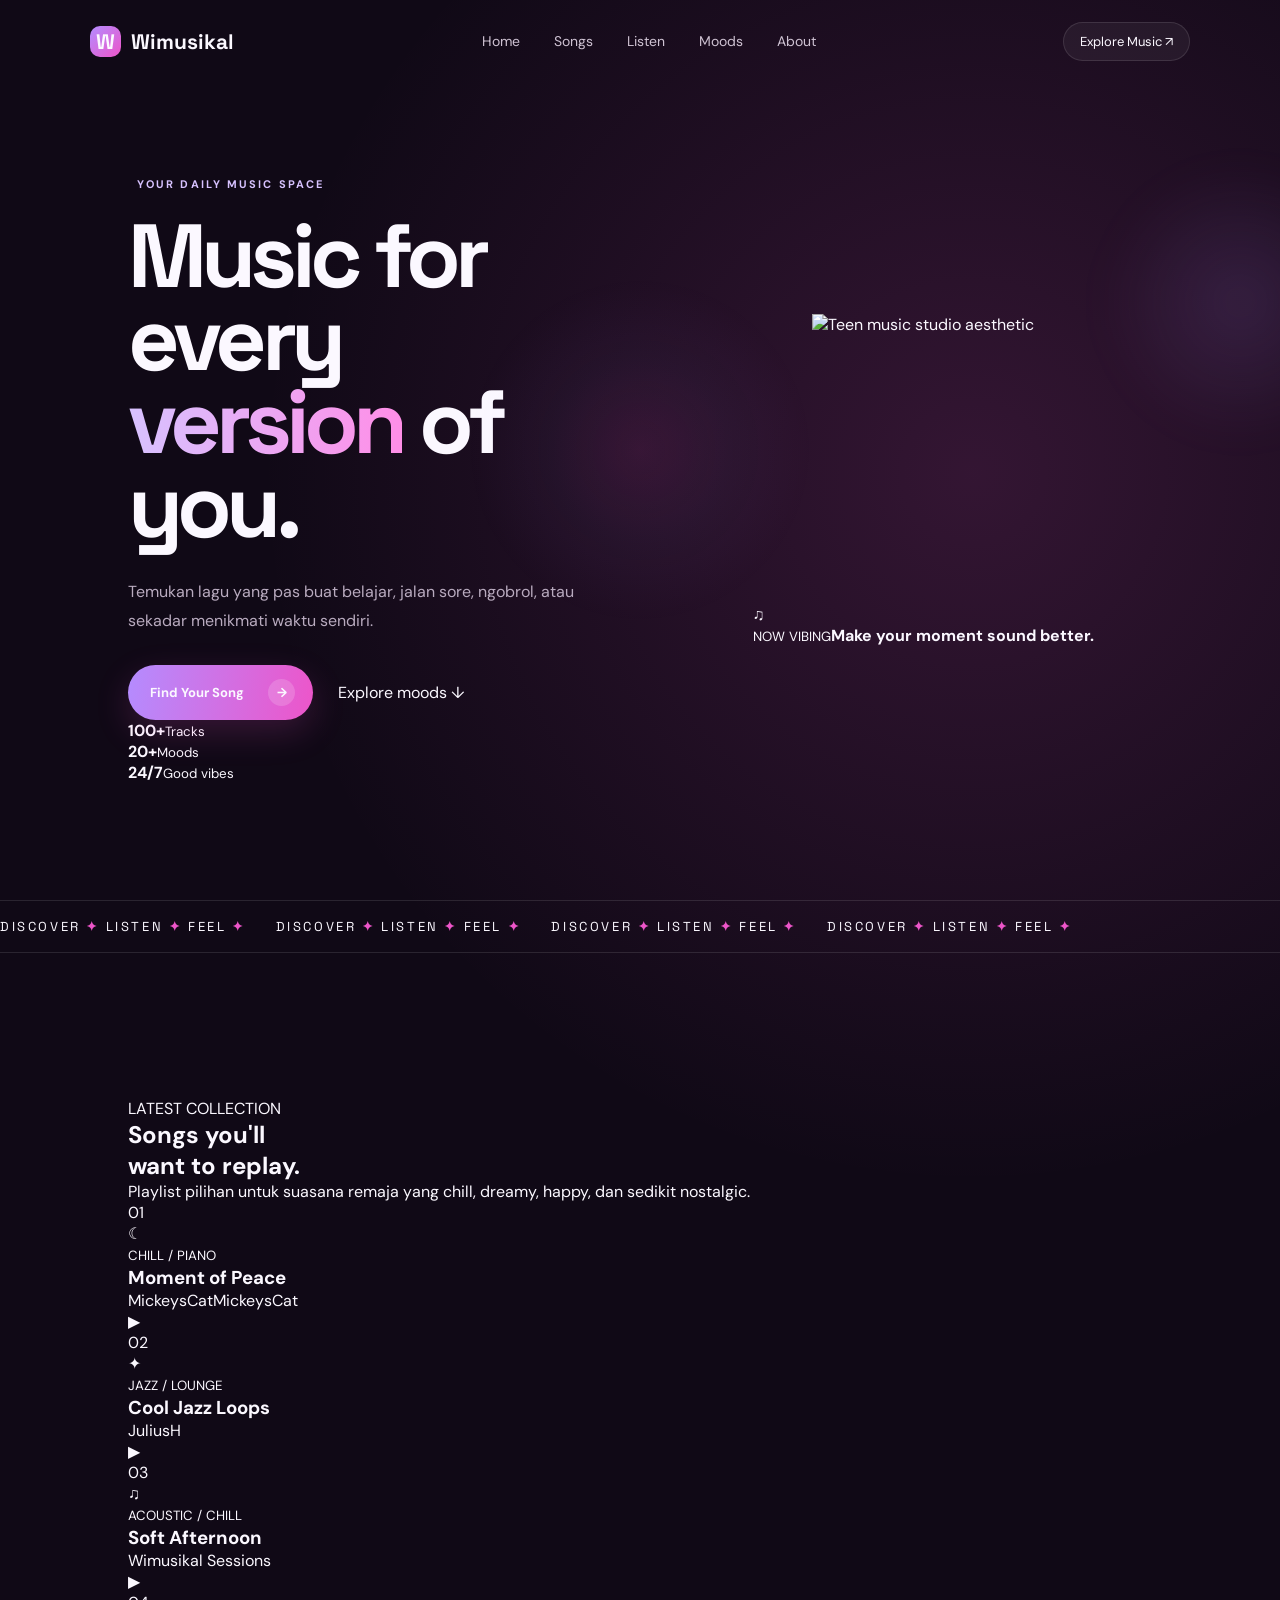
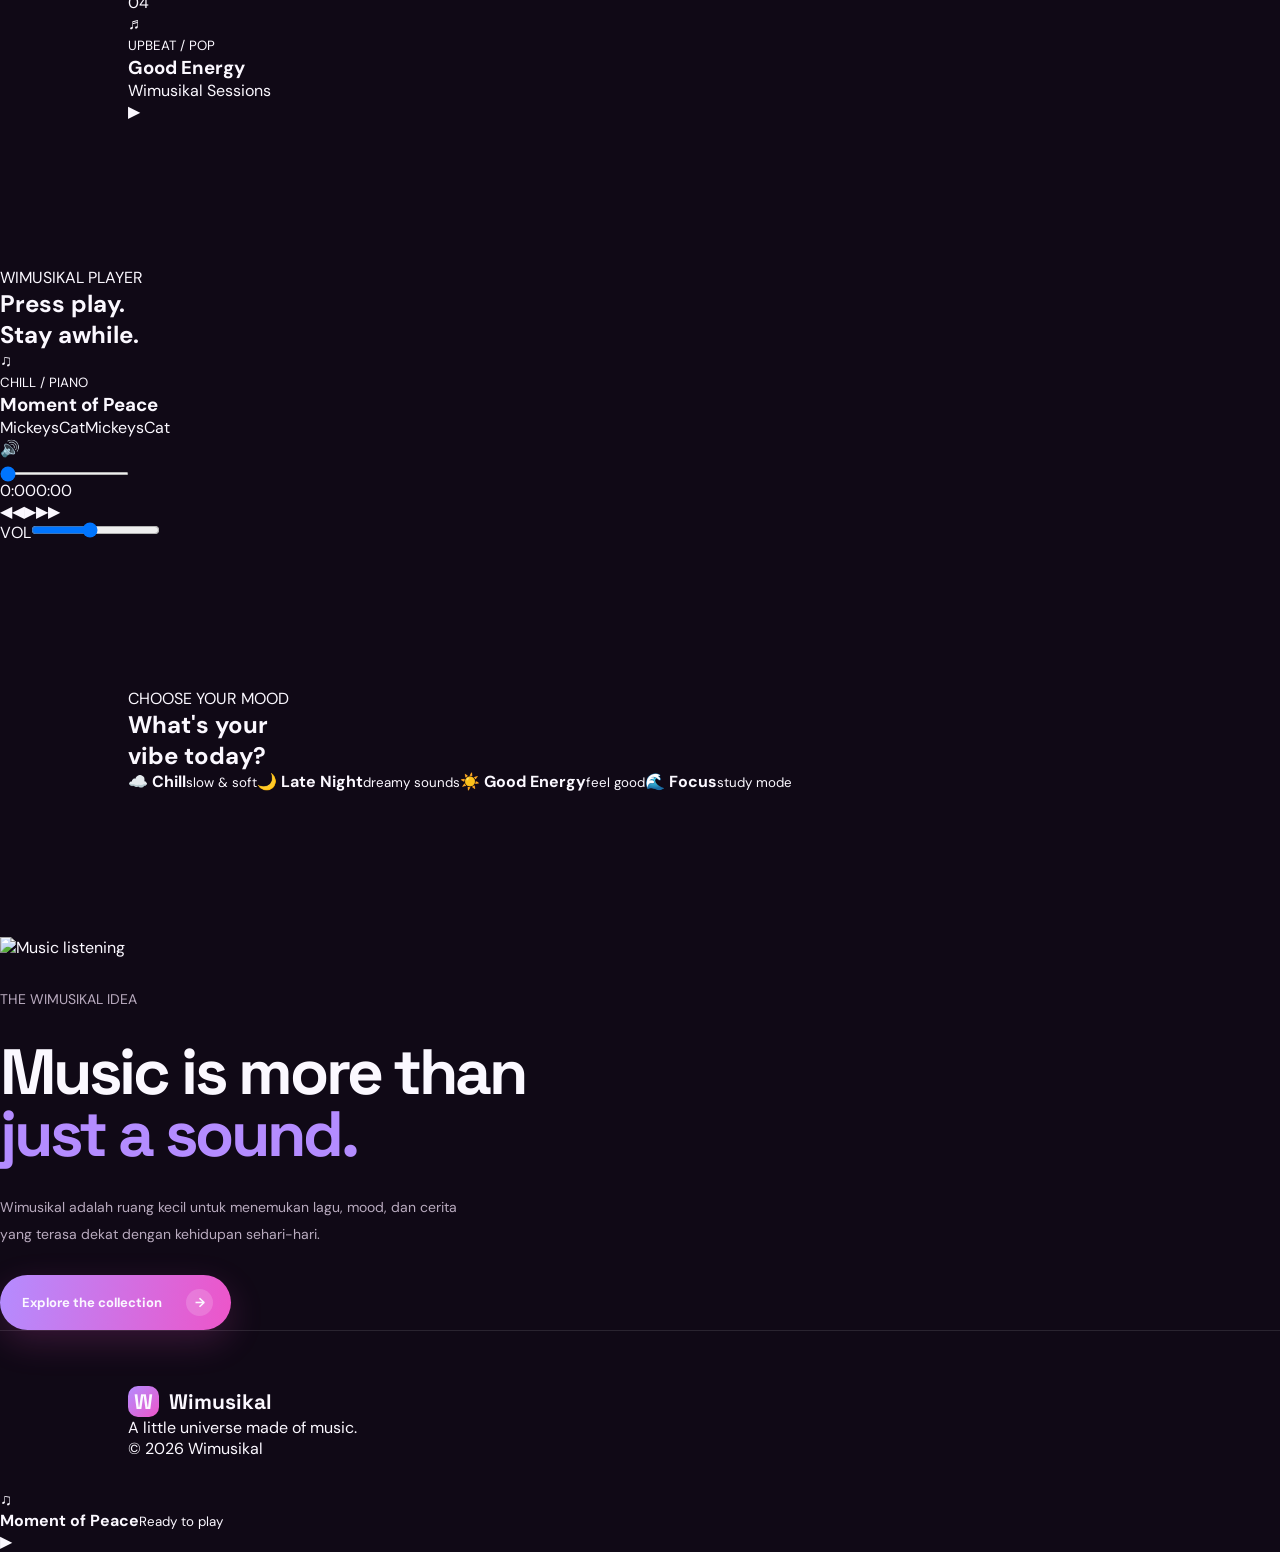
==== index.html @ 9c45df60 "Add files via upload" ====
<!doctype html>
<html lang="id">
<head>
<meta charset="utf-8"><meta name="viewport" content="width=device-width,initial-scale=1">
<meta name="description" content="Wimusikal — ruang musik modern untuk remaja. Temukan lagu, mood, dan playlist favoritmu.">
<title>Wimusikal — Music for Your Mood</title>
<link rel="preconnect" href="https://fonts.googleapis.com"><link rel="preconnect" href="https://fonts.gstatic.com" crossorigin>
<link href="https://fonts.googleapis.com/css2?family=DM+Sans:wght@400;500;600;700&family=Space+Grotesk:wght@500;600;700&display=swap" rel="stylesheet">
<link rel="stylesheet" href="style.css">
</head>
<body>
<div class="bg-orb orb-a"></div><div class="bg-orb orb-b"></div>
<header class="navbar">
<a class="brand" href="#home"><span class="brand-mark">W</span><span>Wimusikal</span></a>
<nav class="nav-links" aria-label="Main navigation">
<a href="#home">Home</a><a href="#songs">Songs</a><a href="#listen">Listen</a><a href="#moods">Moods</a><a href="#about">About</a>
</nav><a class="nav-cta" href="#songs">Explore Music ↗</a>
</header>
<main id="home">
<section class="hero">
<div class="hero-copy reveal"><p class="eyebrow"><i></i> YOUR DAILY MUSIC SPACE</p>
<h1>Music for every<br><em>version</em> of you.</h1>
<p class="hero-text">Temukan lagu yang pas buat belajar, jalan sore, ngobrol, atau sekadar menikmati waktu sendiri.</p>
<div class="hero-actions"><a class="primary-btn" href="#songs">Find Your Song <span>→</span></a><a class="ghost-btn" href="#moods">Explore moods ↓</a></div>
<div class="stats"><div><b>100+</b><small>Tracks</small></div><div><b>20+</b><small>Moods</small></div><div><b>24/7</b><small>Good vibes</small></div></div></div>
<div class="hero-visual reveal"><div class="hero-photo"><img src="https://images.unsplash.com/photo-1516280440614-37939bbacd81?auto=format&fit=crop&w=1100&q=85" alt="Teen music studio aesthetic"></div>
<div class="floating-card"><span>♫</span><div><small>NOW VIBING</small><b>Make your moment sound better.</b></div></div></div>
</section>

<section class="marquee" aria-label="Wimusikal slogan"><div class="marquee-track">
<div class="marquee-item">DISCOVER <b>✦</b> LISTEN <b>✦</b> FEEL <b>✦</b></div>
<div class="marquee-item">DISCOVER <b>✦</b> LISTEN <b>✦</b> FEEL <b>✦</b></div>
<div class="marquee-item">DISCOVER <b>✦</b> LISTEN <b>✦</b> FEEL <b>✦</b></div>
<div class="marquee-item">DISCOVER <b>✦</b> LISTEN <b>✦</b> FEEL <b>✦</b></div>
</div></section>

<section class="section" id="songs">
<div class="section-head reveal"><div><p class="kicker">LATEST COLLECTION</p><h2>Songs you'll<br><span>want to replay.</span></h2></div>
<p>Playlist pilihan untuk suasana remaja yang chill, dreamy, happy, dan sedikit nostalgic.</p></div>
<div class="song-grid">
<article class="song-card"><div class="cover cover-one"><span>01</span><div>☾</div></div><div class="song-meta"><div><small>CHILL / PIANO</small><h3>Moment of Peace</h3><p>MickeysCatMickeysCat</p></div><button class="song-play" data-track="0" aria-label="Play Moment of Peace">▶</button></div></article>
<article class="song-card"><div class="cover cover-two"><span>02</span><div>✦</div></div><div class="song-meta"><div><small>JAZZ / LOUNGE</small><h3>Cool Jazz Loops</h3><p>JuliusH</p></div><button class="song-play" data-track="1" aria-label="Play Cool Jazz Loops">▶</button></div></article>
<article class="song-card"><div class="cover cover-three"><span>03</span><div>♫</div></div><div class="song-meta"><div><small>ACOUSTIC / CHILL</small><h3>Soft Afternoon</h3><p>Wimusikal Sessions</p></div><button class="song-play" data-track="2" aria-label="Play Soft Afternoon">▶</button></div></article>
<article class="song-card"><div class="cover cover-four"><span>04</span><div>♬</div></div><div class="song-meta"><div><small>UPBEAT / POP</small><h3>Good Energy</h3><p>Wimusikal Sessions</p></div><button class="song-play" data-track="3" aria-label="Play Good Energy">▶</button></div></article>
</div></section>

<section class="listen-section" id="listen"><div class="section-head reveal"><div><p class="kicker">WIMUSIKAL PLAYER</p><h2>Press play.<br><span>Stay awhile.</span></h2></div></div>
<div class="player reveal"><div class="player-top"><div class="player-cover" id="playerCover">♫</div><div><small id="playerGenre">CHILL / PIANO</small><h3 id="playerTitle">Moment of Peace</h3><p id="playerArtist">MickeysCatMickeysCat</p></div><button id="muteBtn" aria-label="Mute">🔊</button></div>
<input class="progress" id="progress" type="range" min="0" max="100" value="0"><div class="times"><span id="current">0:00</span><span id="duration">0:00</span></div>
<div class="controls"><button id="prev" aria-label="Previous">◀◀</button><button class="big-play" id="mainPlay" aria-label="Play">▶</button><button id="next" aria-label="Next">▶▶</button></div>
<div class="volume"><span>VOL</span><input id="volume" type="range" min="0" max="1" step=".01" value=".45"></div></div></section>

<section class="section moods" id="moods"><div class="section-head reveal"><div><p class="kicker">CHOOSE YOUR MOOD</p><h2>What's your<br><span>vibe today?</span></h2></div></div>
<div class="mood-grid"><a href="#songs">☁️ <b>Chill</b><small>slow & soft</small></a><a href="#songs">🌙 <b>Late Night</b><small>dreamy sounds</small></a><a href="#songs">☀️ <b>Good Energy</b><small>feel good</small></a><a href="#songs">🌊 <b>Focus</b><small>study mode</small></a></div></section>

<section class="about" id="about"><div class="about-photo reveal"><img src="https://images.unsplash.com/photo-1516280440614-37939bbacd81?auto=format&fit=crop&w=1000&q=85" alt="Music listening"></div>
<div class="about-copy reveal"><p class="kicker">THE WIMUSIKAL IDEA</p><h2>Music is more than<br><span>just a sound.</span></h2><p>Wimusikal adalah ruang kecil untuk menemukan lagu, mood, dan cerita yang terasa dekat dengan kehidupan sehari-hari.</p><a class="primary-btn" href="#songs">Explore the collection <span>→</span></a></div></section>
</main>
<footer><div><a class="brand" href="#home"><span class="brand-mark">W</span><span>Wimusikal</span></a><p>A little universe made of music.</p></div><span>© 2026 Wimusikal</span></footer>
<div class="mini-player" id="miniPlayer"><span id="miniIcon">♫</span><div><b id="miniTitle">Moment of Peace</b><small id="miniStatus">Ready to play</small></div><button id="miniPlay" aria-label="Play">▶</button></div>
<script src="script.js"></script>
</body></html>
---- style.css ----
:root{--bg:#100916;--purple:#b48cff;--magenta:#ed55c9;--pink:#ff8ee7;--text:#fbf8ff;--muted:#b9abbf;--line:rgba(255,255,255,.11)}
*{box-sizing:border-box;margin:0;padding:0}html{scroll-behavior:smooth}body{background:radial-gradient(circle at 76% 15%,rgba(237,85,201,.16),transparent 25%),var(--bg);color:var(--text);font-family:"DM Sans",sans-serif;overflow-x:hidden}body:after{content:"";position:fixed;width:340px;height:340px;left:var(--mx,50%);top:var(--my,50%);transform:translate(-50%,-50%);border-radius:50%;pointer-events:none;background:radial-gradient(circle,rgba(237,85,201,.09),transparent 68%);z-index:1;transition:left .12s,top .12s}a{color:inherit;text-decoration:none}button{font:inherit;color:inherit;border:0;background:none;cursor:pointer}
.navbar{position:fixed;top:0;width:100%;height:82px;padding:0 7vw;display:flex;align-items:center;justify-content:space-between;z-index:20;transition:.3s}.navbar.scrolled{background:rgba(16,9,22,.8);backdrop-filter:blur(18px);border-bottom:1px solid var(--line)}.brand{display:flex;align-items:center;gap:10px;font-family:"Space Grotesk";font-size:21px;font-weight:700}.brand-mark{display:grid;place-items:center;width:31px;height:31px;border-radius:10px;background:linear-gradient(135deg,var(--purple),var(--magenta))}.nav-links{display:flex;gap:34px}.nav-links a{color:#cfc3d3;font-size:14px;transition:.25s}.nav-links a:hover{color:#fff}.nav-cta{border:1px solid var(--line);border-radius:999px;padding:10px 16px;font-size:13px;background:rgba(255,255,255,.05)}
.hero{min-height:900px;padding:150px 10vw 90px;display:grid;grid-template-columns:1.05fr .95fr;align-items:center;gap:60px}.eyebrow,.section-kicker{color:#d7c2ff;font-size:11px;letter-spacing:.19em;font-weight:700}.eyebrow{display:flex;gap:9px;margin-bottom:24px}.eyebrow span{width:6px;height:6px;background:var(--magenta);border-radius:50%}.hero h1{font-family:"Space Grotesk";font-size:clamp(58px,7vw,105px);line-height:.93;letter-spacing:-.065em}.hero h1 em{font-style:normal;background:linear-gradient(90deg,#d7c2ff,var(--pink));-webkit-background-clip:text;color:transparent}.hero-text{max-width:590px;color:var(--muted);font-size:16px;line-height:1.8;margin:30px 0}.hero-actions{display:flex;align-items:center;gap:25px}.primary-btn{position:relative;display:inline-flex;align-items:center;gap:24px;padding:14px 18px 14px 22px;border-radius:999px;background:linear-gradient(100deg,var(--purple),var(--magenta));font-size:13px;font-weight:700;box-shadow:0 12px 35px rgba(237,85,201,.18);transition:.25s;will-change:transform}.primary-btn span{width:27px;height:27px;border-radius:50%;background:rgba(255,255,255,.17);display:grid;place-items:center}.text-btn{font-size:13px;color:#d9cedd}.mini-stats{display:flex;gap:35px;margin-top:65px}.mini-stats div{display:flex;flex-direction:column;gap:4px}.mini-stats strong{font-family:"Space Grotesk";font-size:21px}.mini-stats span{color:var(--muted);font-size:11px}
.hero-visual{display:grid;place-items:center;position:relative;min-height:600px}.music-card{width:min(385px,90%);padding:18px;border:1px solid rgba(255,255,255,.14);border-radius:29px;background:linear-gradient(145deg,rgba(255,255,255,.1),rgba(255,255,255,.035));box-shadow:0 35px 80px rgba(0,0,0,.35);backdrop-filter:blur(20px);position:relative;z-index:2;transform:rotate(3deg);transition:transform .16s ease,box-shadow .3s;will-change:transform}.card-top{display:flex;justify-content:space-between;color:#a99cae;font-size:9px;letter-spacing:.16em;padding:4px 5px 15px}.album-art{height:345px;border-radius:21px;overflow:hidden;position:relative}.stock-hero{background:linear-gradient(135deg,rgba(237,85,201,.4),rgba(40,20,70,.5)),url("https://images.unsplash.com/photo-1511379938547-c1f69419868d?auto=format&fit=crop&w=1200&q=85") center/cover no-repeat}.vinyl{position:absolute;width:260px;height:260px;border-radius:50%;right:-65px;bottom:-30px;background:repeating-radial-gradient(circle,#25182f 0 3px,#17101f 4px 8px);box-shadow:-15px -10px 45px rgba(0,0,0,.3)}.music-card:hover .vinyl{animation:spin 7s linear infinite}.album-label{position:absolute;left:31px;bottom:28px;font-family:"Space Grotesk";font-weight:700;font-size:35px;line-height:.8}.album-label small{font-size:8px;letter-spacing:.25em}.track-info{display:flex;justify-content:space-between;align-items:center;padding:20px 4px 12px}.track-info h3{font-family:"Space Grotesk";font-size:20px}.track-info p,.muted{color:var(--muted);font-size:11px;margin-top:5px}.heart{color:var(--pink);font-size:26px}.progress{height:3px;background:rgba(255,255,255,.12)}.progress span{display:block;width:63%;height:100%;background:linear-gradient(90deg,var(--purple),var(--magenta))}.time-row{display:flex;justify-content:space-between;color:#8f8294;font-size:8px;margin:8px 0 15px}.player-controls{display:flex;align-items:center;justify-content:space-around;color:#a99fae;font-size:12px}.play-btn{width:46px;height:46px;border-radius:50%;display:grid;place-items:center;background:#fff;color:#201326}
.orbit{position:absolute;border:1px solid rgba(213,184,255,.12);border-radius:50%;width:520px;height:520px}.orbit-a{transform:rotate(25deg) scaleY(.5)}.orbit-b{width:600px;height:600px;transform:rotate(-25deg) scaleY(.48)}
.marquee{border-top:1px solid var(--line);border-bottom:1px solid var(--line);overflow:hidden;padding:17px 0}.marquee-track{display:flex;gap:30px;width:max-content;animation:marquee 22s linear infinite;font-family:"Space Grotesk";font-size:13px;letter-spacing:.2em}.marquee b{color:var(--magenta)}
.section{padding:145px 10vw}.section-heading{display:flex;justify-content:space-between;align-items:end;gap:60px;margin-bottom:55px}.section-heading h2,.about-copy h2,.cta-section h2{font-family:"Space Grotesk";font-size:clamp(42px,5vw,67px);line-height:.98;letter-spacing:-.05em;margin-top:13px}.section-heading h2 span,.about-copy h2 span,.cta-section h2 span{color:var(--purple)}.section-description{max-width:350px;color:var(--muted);font-size:13px;line-height:1.8}.playlist-grid{display:grid;grid-template-columns:repeat(3,1fr);gap:20px}.playlist-card{padding:12px;border:1px solid var(--line);border-radius:23px;background:rgba(255,255,255,.035);transition:.38s;position:relative;overflow:hidden}.playlist-card:hover{transform:translateY(-10px) scale(1.012);box-shadow:0 28px 65px rgba(0,0,0,.28)}.art{height:290px;border-radius:16px;position:relative;overflow:hidden;background-size:cover;background-position:center;transition:.65s}.playlist-card:hover .art{transform:scale(1.045);filter:brightness(1.06) saturate(1.12)}.stock-morning{background-image:linear-gradient(135deg,rgba(237,85,201,.3),rgba(35,18,60,.35)),url("https://images.unsplash.com/photo-1524368535928-5b5e00ddc76b?auto=format&fit=crop&w=1200&q=85")}.stock-night{background-image:linear-gradient(135deg,rgba(90,40,120,.35),rgba(10,7,25,.48)),url("https://images.unsplash.com/photo-1516280440614-37939bbacd81?auto=format&fit=crop&w=1200&q=85")}.stock-energy{background-image:linear-gradient(135deg,rgba(237,85,201,.28),rgba(35,15,70,.42)),url("https://images.unsplash.com/photo-1492684223066-81342ee5ff30?auto=format&fit=crop&w=1200&q=85")}.art>span{position:absolute;top:15px;left:16px;font-size:10px}.playlist-meta{display:flex;justify-content:space-between;align-items:center;padding:20px 7px 7px}.playlist-meta p{font-size:9px;color:#d7c2ff;letter-spacing:.14em}.playlist-meta h3{font-family:"Space Grotesk";font-size:21px;margin-top:4px}.playlist-meta button{width:37px;height:37px;border-radius:50%;background:#fff;color:#201226}.playlist-card:after{content:"";position:absolute;top:-130%;left:-75%;width:42%;height:360%;transform:rotate(24deg);background:linear-gradient(90deg,transparent,rgba(255,255,255,.13),transparent);transition:left .8s}.playlist-card:hover:after{left:130%}
.genre-list{border-top:1px solid var(--line)}.genre-pill{display:grid;grid-template-columns:70px 1fr auto;align-items:center;padding:24px 8px;border-bottom:1px solid var(--line);font-family:"Space Grotesk";font-size:clamp(22px,3vw,36px);transition:.3s}.genre-pill:hover{padding-left:20px;color:var(--pink)}.genre-pill i{font-style:normal;color:var(--purple);transition:.3s}.genre-pill:hover i{transform:translate(5px,-5px)}
.about-section{padding:130px 13vw;display:grid;grid-template-columns:1fr 1fr;align-items:center;gap:100px}.about-art{height:450px;display:grid;place-items:center;position:relative}.sound-ring{width:310px;height:310px;border-radius:50%;background:repeating-radial-gradient(circle,transparent 0 9px,rgba(213,185,255,.08) 10px 12px);animation:pulse 4s ease-in-out infinite}.about-letter{position:absolute;font-family:"Space Grotesk";font-size:150px;font-weight:700;background:linear-gradient(135deg,#fff,var(--purple),var(--magenta));-webkit-background-clip:text;color:transparent}.floating-note{position:absolute;color:var(--pink);font-size:28px;animation:float 3.5s ease-in-out infinite}.note-one{top:70px;right:90px}.note-two{bottom:75px;left:90px;animation-delay:1s}.about-copy>p:not(.section-kicker){color:var(--muted);line-height:1.9;font-size:14px;max-width:480px;margin:28px 0}
.cta-section{margin:100px 10vw 140px;padding:100px 30px;text-align:center;border:1px solid var(--line);border-radius:32px;background:radial-gradient(circle at 50% 20%,rgba(237,85,201,.16),transparent 35%)}.cta-section .primary-btn{margin-top:35px}footer{border-top:1px solid var(--line);padding:55px 10vw 30px}.footer-brand p{color:var(--muted);font-size:11px;margin-top:12px}.footer-bottom{margin-top:55px;padding-top:20px;border-top:1px solid var(--line);display:flex;justify-content:space-between;color:#786d7c;font-size:10px}
.reveal{opacity:0;transform:translateY(30px);transition:opacity .8s,transform .8s}.reveal.show{opacity:1;transform:none}
@keyframes marquee{to{transform:translateX(-50%)}}@keyframes spin{to{transform:rotate(360deg)}}@keyframes pulse{50%{transform:scale(1.07)}}@keyframes float{50%{transform:translateY(-14px) rotate(8deg)}}
@media(max-width:900px){.nav-links{display:none}.hero{grid-template-columns:1fr;padding:135px 7vw 80px;text-align:center}.eyebrow{justify-content:center}.hero-text{margin:30px auto}.hero-actions,.mini-stats{justify-content:center}.section,.about-section{padding:90px 7vw}.section-heading{align-items:start;flex-direction:column}.playlist-grid{grid-template-columns:1fr}.about-section{grid-template-columns:1fr;gap:40px}.about-copy{text-align:center}}
@media(max-width:520px){body:after{display:none}.hero h1{font-size:52px}.hero-actions{flex-direction:column}.music-card{width:330px}.album-art{height:300px}.orbit{width:400px;height:400px}.footer-bottom{flex-direction:column;gap:10px}}
@media(prefers-reduced-motion:reduce){*,*:before,*:after{animation-duration:.001ms!important;transition-duration:.001ms!important;scroll-behavior:auto!important}}

/* ===== WIMUSIKAL ANIMATION PACK ===== */

/* Smooth page feel */
html { scroll-behavior: smooth; }

/* Ambient cursor spotlight */
body::after {
  content: "";
  position: fixed;
  width: 360px;
  height: 360px;
  left: var(--mx, 50%);
  top: var(--my, 50%);
  transform: translate(-50%, -50%);
  border-radius: 50%;
  pointer-events: none;
  z-index: 1;
  background: radial-gradient(circle,
    rgba(237,85,201,.10) 0%,
    rgba(180,140,255,.04) 35%,
    transparent 68%);
  transition: left .12s ease-out, top .12s ease-out;
}

/* Floating ambient lights */
body::before {
  content: "";
  position: fixed;
  width: 280px;
  height: 280px;
  right: -100px;
  top: 18%;
  border-radius: 50%;
  background: radial-gradient(circle, rgba(180,140,255,.13), transparent 70%);
  filter: blur(20px);
  pointer-events: none;
  z-index: 0;
  animation: ambientFloat 8s ease-in-out infinite;
}

@keyframes ambientFloat {
  0%,100% { transform: translate3d(0,0,0) scale(1); }
  50% { transform: translate3d(-35px,25px,0) scale(1.12); }
}

/* Music card 3D */
.music-card {
  transform-style: preserve-3d;
  will-change: transform;
  transition:
    transform .16s ease,
    box-shadow .35s ease,
    border-color .35s ease;
}

.music-card:hover {
  border-color: rgba(237,85,201,.25);
  box-shadow:
    0 40px 90px rgba(0,0,0,.42),
    0 0 45px rgba(237,85,201,.12);
}

/* Album image movement */
.album-art,
.art {
  transition:
    transform .65s cubic-bezier(.2,.8,.2,1),
    filter .45s ease;
}

.playlist-card:hover .art {
  transform: scale(1.045);
  filter: brightness(1.08) saturate(1.13);
}

/* Vinyl */
.music-card:hover .vinyl {
  animation: vinylSpin 7s linear infinite;
}

@keyframes vinylSpin {
  to { transform: rotate(360deg); }
}

/* Playlist cards */
.playlist-card {
  position: relative;
  overflow: hidden;
  transition:
    transform .38s cubic-bezier(.2,.8,.2,1),
    box-shadow .38s ease,
    border-color .38s ease;
}

.playlist-card:hover {
  transform: translateY(-10px) scale(1.012);
  border-color: rgba(237,85,201,.25);
  box-shadow:
    0 28px 65px rgba(0,0,0,.30),
    0 0 35px rgba(237,85,201,.08);
}

/* Light sweep */
.playlist-card::after {
  content: "";
  position: absolute;
  top: -130%;
  left: -75%;
  width: 42%;
  height: 360%;
  transform: rotate(24deg);
  background: linear-gradient(
    90deg,
    transparent,
    rgba(255,255,255,.15),
    transparent
  );
  pointer-events: none;
  transition: left .8s cubic-bezier(.2,.8,.2,1);
}

.playlist-card:hover::after {
  left: 130%;
}

/* Magnetic buttons */
.primary-btn,
.nav-cta {
  will-change: transform;
  transition:
    transform .2s ease,
    box-shadow .3s ease,
    filter .3s ease;
}

.primary-btn:hover,
.nav-cta:hover {
  filter: brightness(1.08);
}

.primary-btn:hover {
  box-shadow: 0 18px 45px rgba(237,85,201,.30);
}

/* Genre interaction */
.genre-pill {
  position: relative;
  overflow: hidden;
  transition:
    padding-left .3s ease,
    color .3s ease,
    background .3s ease;
}

.genre-pill::before {
  content: "";
  position: absolute;
  left: 0;
  top: 0;
  bottom: 0;
  width: 3px;
  background: linear-gradient(var(--purple), var(--magenta));
  transform: scaleY(0);
  transform-origin: center;
  transition: transform .3s ease;
}

.genre-pill:hover::before {
  transform: scaleY(1);
}

.genre-pill:hover {
  padding-left: 20px;
  background: rgba(237,85,201,.035);
}

/* Number shimmer */
.genre-pill span {
  transition: color .3s ease, transform .3s ease;
}

.genre-pill:hover span {
  color: var(--pink);
  transform: translateX(4px);
}

/* Floating notes */
.floating-note {
  animation: noteFloat 3.5s ease-in-out infinite;
}

.note-two {
  animation-delay: 1.1s;
}

@keyframes noteFloat {
  0%,100% { transform: translateY(0) rotate(0deg); }
  50% { transform: translateY(-14px) rotate(8deg); }
}

/* Reveal animation */
.reveal {
  opacity: 0;
  transform: translateY(28px);
  transition:
    opacity .8s ease,
    transform .8s cubic-bezier(.2,.8,.2,1);
}

.reveal.show {
  opacity: 1;
  transform: translateY(0);
}

.reveal.delay {
  transition-delay: .15s;
}

/* Marquee */
.marquee-track {
  will-change: transform;
}

/* Mobile */
@media (max-width: 700px) {
  body::after,
  body::before {
    display: none;
  }

  .music-card {
    transform: none !important;
  }

  .playlist-card:hover {
    transform: translateY(-5px);
  }
}

/* Accessibility */
@media (prefers-reduced-motion: reduce) {
  *,
  *::before,
  *::after {
    animation-duration: .001ms !important;
    animation-iteration-count: 1 !important;
    transition-duration: .001ms !important;
    scroll-behavior: auto !important;
  }
}
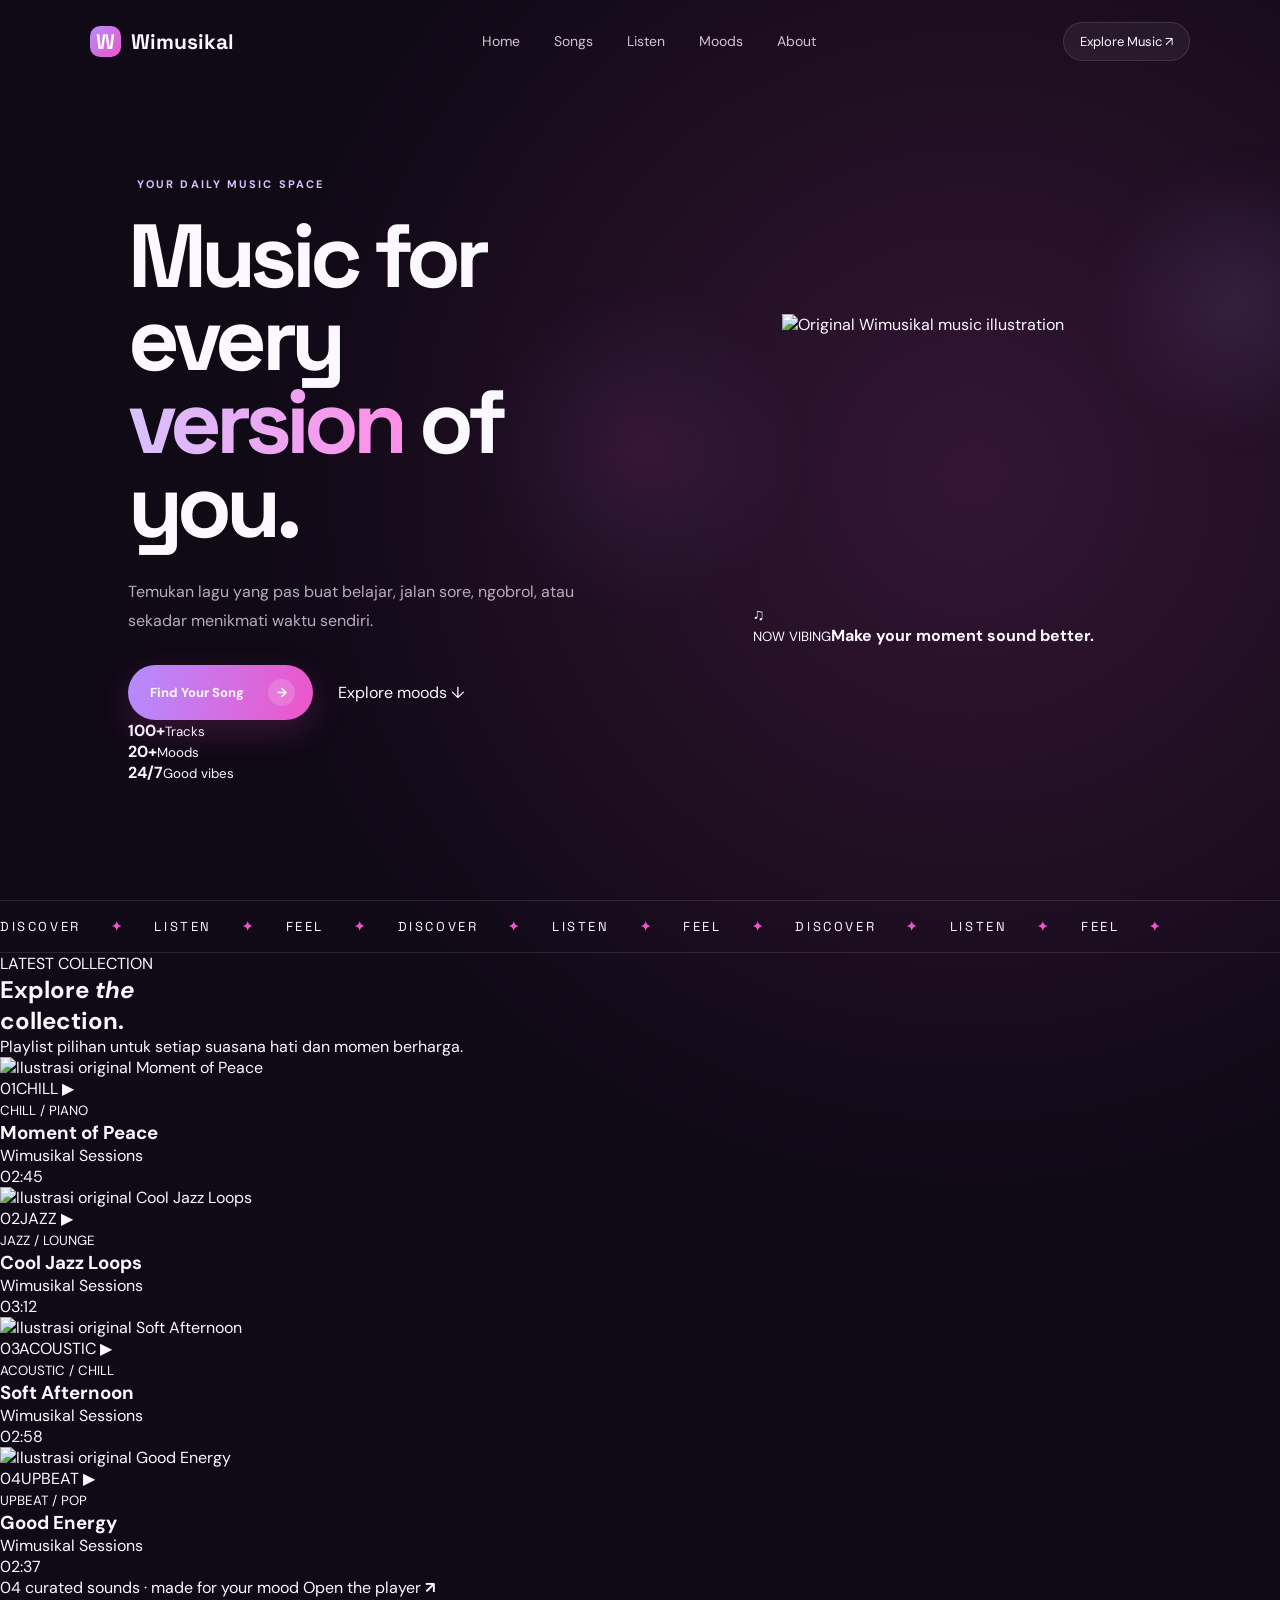
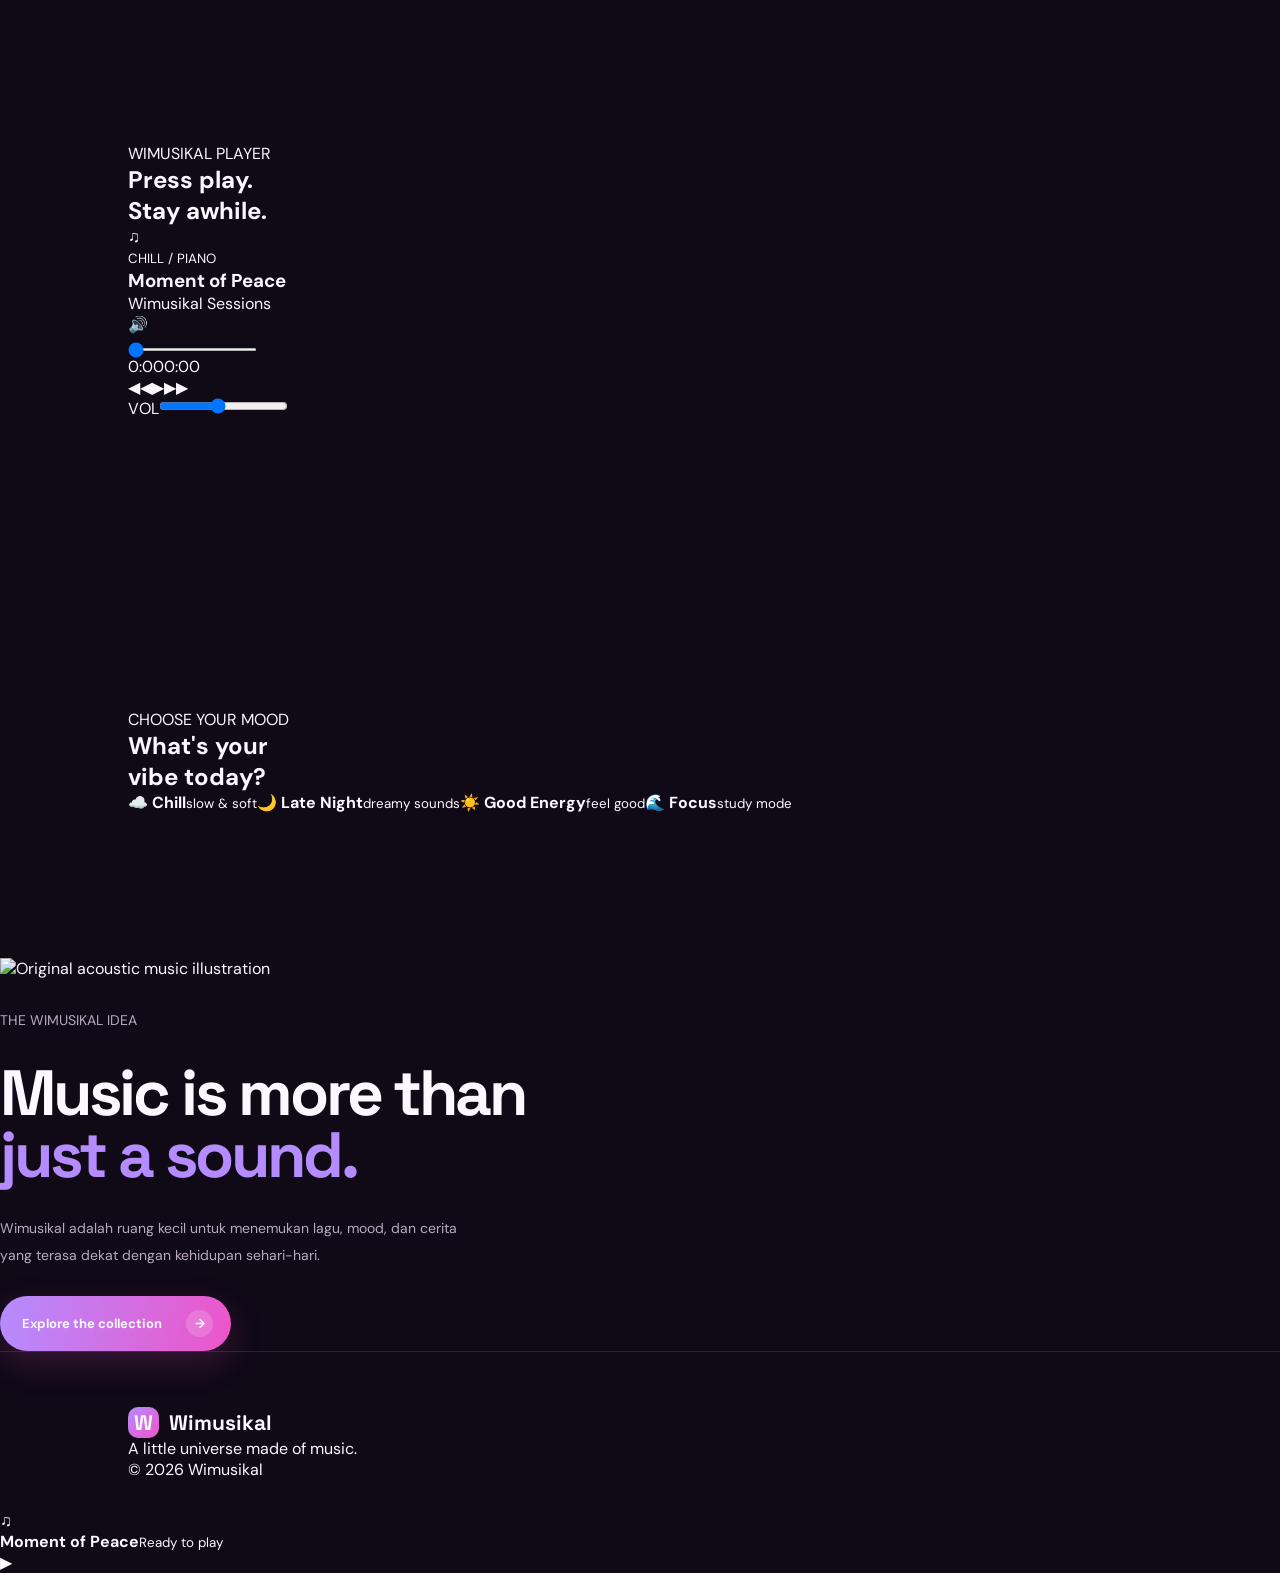
==== commit 297c9315: "Add files via upload" ====
--- a/index.html
+++ b/index.html
@@ -1,62 +1,96 @@
 <!doctype html>
 <html lang="id">
 <head>
-<meta charset="utf-8"><meta name="viewport" content="width=device-width,initial-scale=1">
+<meta charset="utf-8">
+<meta name="viewport" content="width=device-width,initial-scale=1">
 <meta name="description" content="Wimusikal — ruang musik modern untuk remaja. Temukan lagu, mood, dan playlist favoritmu.">
 <title>Wimusikal — Music for Your Mood</title>
-<link rel="preconnect" href="https://fonts.googleapis.com"><link rel="preconnect" href="https://fonts.gstatic.com" crossorigin>
+<link rel="preconnect" href="https://fonts.googleapis.com">
+<link rel="preconnect" href="https://fonts.gstatic.com" crossorigin>
 <link href="https://fonts.googleapis.com/css2?family=DM+Sans:wght@400;500;600;700&family=Space+Grotesk:wght@500;600;700&display=swap" rel="stylesheet">
 <link rel="stylesheet" href="style.css">
 </head>
 <body>
 <div class="bg-orb orb-a"></div><div class="bg-orb orb-b"></div>
 <header class="navbar">
-<a class="brand" href="#home"><span class="brand-mark">W</span><span>Wimusikal</span></a>
-<nav class="nav-links" aria-label="Main navigation">
-<a href="#home">Home</a><a href="#songs">Songs</a><a href="#listen">Listen</a><a href="#moods">Moods</a><a href="#about">About</a>
-</nav><a class="nav-cta" href="#songs">Explore Music ↗</a>
+  <a class="brand" href="#home"><span class="brand-mark">W</span><span>Wimusikal</span></a>
+  <nav class="nav-links" aria-label="Main navigation">
+    <a href="#home">Home</a><a href="#songs">Songs</a><a href="#listen">Listen</a><a href="#moods">Moods</a><a href="#about">About</a>
+  </nav>
+  <a class="nav-cta" href="#songs">Explore Music ↗</a>
 </header>
 <main id="home">
 <section class="hero">
-<div class="hero-copy reveal"><p class="eyebrow"><i></i> YOUR DAILY MUSIC SPACE</p>
-<h1>Music for every<br><em>version</em> of you.</h1>
-<p class="hero-text">Temukan lagu yang pas buat belajar, jalan sore, ngobrol, atau sekadar menikmati waktu sendiri.</p>
-<div class="hero-actions"><a class="primary-btn" href="#songs">Find Your Song <span>→</span></a><a class="ghost-btn" href="#moods">Explore moods ↓</a></div>
-<div class="stats"><div><b>100+</b><small>Tracks</small></div><div><b>20+</b><small>Moods</small></div><div><b>24/7</b><small>Good vibes</small></div></div></div>
-<div class="hero-visual reveal"><div class="hero-photo"><img src="https://images.unsplash.com/photo-1516280440614-37939bbacd81?auto=format&fit=crop&w=1100&q=85" alt="Teen music studio aesthetic"></div>
-<div class="floating-card"><span>♫</span><div><small>NOW VIBING</small><b>Make your moment sound better.</b></div></div></div>
+  <div class="hero-copy reveal">
+    <p class="eyebrow"><i></i> YOUR DAILY MUSIC SPACE</p>
+    <h1>Music for every<br><em>version</em> of you.</h1>
+    <p class="hero-text">Temukan lagu yang pas buat belajar, jalan sore, ngobrol, atau sekadar menikmati waktu sendiri.</p>
+    <div class="hero-actions"><a class="primary-btn" href="#songs">Find Your Song <span>→</span></a><a class="ghost-btn" href="#moods">Explore moods ↓</a></div>
+    <div class="stats"><div><b>100+</b><small>Tracks</small></div><div><b>20+</b><small>Moods</small></div><div><b>24/7</b><small>Good vibes</small></div></div>
+  </div>
+  <div class="hero-visual reveal delay"><div class="hero-photo"><img src="assets/collections/good-energy.svg" alt="Original Wimusikal music illustration"></div><div class="floating-card"><span>♫</span><div><small>NOW VIBING</small><b>Make your moment sound better.</b></div></div></div>
 </section>
+<section class="marquee" aria-label="Wimusikal values"><div class="marquee-track"><span>DISCOVER</span><b>✦</b><span>LISTEN</span><b>✦</b><span>FEEL</span><b>✦</b><span>DISCOVER</span><b>✦</b><span>LISTEN</span><b>✦</b><span>FEEL</span><b>✦</b><span>DISCOVER</span><b>✦</b><span>LISTEN</span><b>✦</b><span>FEEL</span><b>✦</b></div></section>
+<section class="collection-section" id="songs">
+  <div class="collection-glow glow-one"></div>
+  <div class="collection-glow glow-two"></div>
+  <div class="collection-inner">
+    <div class="collection-heading reveal">
+      <div class="collection-eyebrow"><span></span> LATEST COLLECTION <span></span></div>
+      <h2>Explore <em>the</em><br>collection.</h2>
+      <p class="collection-intro">Playlist pilihan untuk setiap suasana hati dan momen berharga.</p>
+    </div>
 
-<section class="marquee" aria-label="Wimusikal slogan"><div class="marquee-track">
-<div class="marquee-item">DISCOVER <b>✦</b> LISTEN <b>✦</b> FEEL <b>✦</b></div>
-<div class="marquee-item">DISCOVER <b>✦</b> LISTEN <b>✦</b> FEEL <b>✦</b></div>
-<div class="marquee-item">DISCOVER <b>✦</b> LISTEN <b>✦</b> FEEL <b>✦</b></div>
-<div class="marquee-item">DISCOVER <b>✦</b> LISTEN <b>✦</b> FEEL <b>✦</b></div>
-</div></section>
+    <div class="collection-grid">
+      <article class="collection-card reveal" data-track-card="0">
+        <div class="collection-art">
+          <img src="assets/collections/moment-of-peace.svg" alt="Ilustrasi original Moment of Peace">
+          <div class="art-shade"></div><span class="collection-number">01</span><span class="art-tag">CHILL</span>
+          <button class="collection-play song-play" data-track="0" aria-label="Play Moment of Peace">▶</button>
+        </div>
+        <div class="collection-info"><div><small>CHILL / PIANO</small><h3>Moment of Peace</h3><p>Wimusikal Sessions</p></div><span class="duration-chip">02:45</span></div>
+      </article>
 
-<section class="section" id="songs">
-<div class="section-head reveal"><div><p class="kicker">LATEST COLLECTION</p><h2>Songs you'll<br><span>want to replay.</span></h2></div>
-<p>Playlist pilihan untuk suasana remaja yang chill, dreamy, happy, dan sedikit nostalgic.</p></div>
-<div class="song-grid">
-<article class="song-card"><div class="cover cover-one"><span>01</span><div>☾</div></div><div class="song-meta"><div><small>CHILL / PIANO</small><h3>Moment of Peace</h3><p>MickeysCatMickeysCat</p></div><button class="song-play" data-track="0" aria-label="Play Moment of Peace">▶</button></div></article>
-<article class="song-card"><div class="cover cover-two"><span>02</span><div>✦</div></div><div class="song-meta"><div><small>JAZZ / LOUNGE</small><h3>Cool Jazz Loops</h3><p>JuliusH</p></div><button class="song-play" data-track="1" aria-label="Play Cool Jazz Loops">▶</button></div></article>
-<article class="song-card"><div class="cover cover-three"><span>03</span><div>♫</div></div><div class="song-meta"><div><small>ACOUSTIC / CHILL</small><h3>Soft Afternoon</h3><p>Wimusikal Sessions</p></div><button class="song-play" data-track="2" aria-label="Play Soft Afternoon">▶</button></div></article>
-<article class="song-card"><div class="cover cover-four"><span>04</span><div>♬</div></div><div class="song-meta"><div><small>UPBEAT / POP</small><h3>Good Energy</h3><p>Wimusikal Sessions</p></div><button class="song-play" data-track="3" aria-label="Play Good Energy">▶</button></div></article>
-</div></section>
+      <article class="collection-card reveal" data-track-card="1">
+        <div class="collection-art">
+          <img src="assets/collections/cool-jazz-loops.svg" alt="Ilustrasi original Cool Jazz Loops">
+          <div class="art-shade"></div><span class="collection-number">02</span><span class="art-tag">JAZZ</span>
+          <button class="collection-play song-play" data-track="1" aria-label="Play Cool Jazz Loops">▶</button>
+        </div>
+        <div class="collection-info"><div><small>JAZZ / LOUNGE</small><h3>Cool Jazz Loops</h3><p>Wimusikal Sessions</p></div><span class="duration-chip">03:12</span></div>
+      </article>
 
-<section class="listen-section" id="listen"><div class="section-head reveal"><div><p class="kicker">WIMUSIKAL PLAYER</p><h2>Press play.<br><span>Stay awhile.</span></h2></div></div>
-<div class="player reveal"><div class="player-top"><div class="player-cover" id="playerCover">♫</div><div><small id="playerGenre">CHILL / PIANO</small><h3 id="playerTitle">Moment of Peace</h3><p id="playerArtist">MickeysCatMickeysCat</p></div><button id="muteBtn" aria-label="Mute">🔊</button></div>
-<input class="progress" id="progress" type="range" min="0" max="100" value="0"><div class="times"><span id="current">0:00</span><span id="duration">0:00</span></div>
-<div class="controls"><button id="prev" aria-label="Previous">◀◀</button><button class="big-play" id="mainPlay" aria-label="Play">▶</button><button id="next" aria-label="Next">▶▶</button></div>
-<div class="volume"><span>VOL</span><input id="volume" type="range" min="0" max="1" step=".01" value=".45"></div></div></section>
+      <article class="collection-card reveal" data-track-card="2">
+        <div class="collection-art">
+          <img src="assets/collections/soft-afternoon.svg" alt="Ilustrasi original Soft Afternoon">
+          <div class="art-shade"></div><span class="collection-number">03</span><span class="art-tag">ACOUSTIC</span>
+          <button class="collection-play song-play" data-track="2" aria-label="Play Soft Afternoon">▶</button>
+        </div>
+        <div class="collection-info"><div><small>ACOUSTIC / CHILL</small><h3>Soft Afternoon</h3><p>Wimusikal Sessions</p></div><span class="duration-chip">02:58</span></div>
+      </article>
 
-<section class="section moods" id="moods"><div class="section-head reveal"><div><p class="kicker">CHOOSE YOUR MOOD</p><h2>What's your<br><span>vibe today?</span></h2></div></div>
-<div class="mood-grid"><a href="#songs">☁️ <b>Chill</b><small>slow & soft</small></a><a href="#songs">🌙 <b>Late Night</b><small>dreamy sounds</small></a><a href="#songs">☀️ <b>Good Energy</b><small>feel good</small></a><a href="#songs">🌊 <b>Focus</b><small>study mode</small></a></div></section>
+      <article class="collection-card reveal" data-track-card="3">
+        <div class="collection-art">
+          <img src="assets/collections/good-energy.svg" alt="Ilustrasi original Good Energy">
+          <div class="art-shade"></div><span class="collection-number">04</span><span class="art-tag">UPBEAT</span>
+          <button class="collection-play song-play" data-track="3" aria-label="Play Good Energy">▶</button>
+        </div>
+        <div class="collection-info"><div><small>UPBEAT / POP</small><h3>Good Energy</h3><p>Wimusikal Sessions</p></div><span class="duration-chip">02:37</span></div>
+      </article>
+    </div>
 
-<section class="about" id="about"><div class="about-photo reveal"><img src="https://images.unsplash.com/photo-1516280440614-37939bbacd81?auto=format&fit=crop&w=1000&q=85" alt="Music listening"></div>
-<div class="about-copy reveal"><p class="kicker">THE WIMUSIKAL IDEA</p><h2>Music is more than<br><span>just a sound.</span></h2><p>Wimusikal adalah ruang kecil untuk menemukan lagu, mood, dan cerita yang terasa dekat dengan kehidupan sehari-hari.</p><a class="primary-btn" href="#songs">Explore the collection <span>→</span></a></div></section>
+    <div class="collection-bottom reveal">
+      <span>04 curated sounds · made for your mood</span>
+      <a href="#listen">Open the player <b>↗</b></a>
+    </div>
+  </div>
+</section>
+<section class="listen-section section" id="listen"><div class="listen-heading reveal"><p class="kicker">WIMUSIKAL PLAYER</p><h2>Press play.<br><span>Stay awhile.</span></h2></div><div class="player reveal"><div class="player-top"><div class="player-cover" id="playerCover">♫</div><div><small id="playerGenre">CHILL / PIANO</small><h3 id="playerTitle">Moment of Peace</h3><p id="playerArtist">Wimusikal Sessions</p></div><button id="muteBtn" aria-label="Mute">🔊</button></div><input class="progress" id="progress" type="range" min="0" max="100" value="0"><div class="times"><span id="current">0:00</span><span id="duration">0:00</span></div><div class="controls"><button id="prev">◀◀</button><button class="big-play" id="mainPlay">▶</button><button id="next">▶▶</button></div><div class="volume"><span>VOL</span><input id="volume" type="range" min="0" max="1" step=".01" value=".45"></div></div></section>
+<section class="section moods" id="moods"><div class="section-head reveal"><div><p class="kicker">CHOOSE YOUR MOOD</p><h2>What's your<br><span>vibe today?</span></h2></div></div><div class="mood-grid"><a href="#songs">☁️ <b>Chill</b><small>slow & soft</small></a><a href="#songs">🌙 <b>Late Night</b><small>dreamy sounds</small></a><a href="#songs">☀️ <b>Good Energy</b><small>feel good</small></a><a href="#songs">🌊 <b>Focus</b><small>study mode</small></a></div></section>
+<section class="about" id="about"><div class="about-photo reveal"><img src="assets/collections/soft-afternoon.svg" alt="Original acoustic music illustration"></div><div class="about-copy reveal"><p class="kicker">THE WIMUSIKAL IDEA</p><h2>Music is more than<br><span>just a sound.</span></h2><p>Wimusikal adalah ruang kecil untuk menemukan lagu, mood, dan cerita yang terasa dekat dengan kehidupan sehari-hari.</p><a class="primary-btn" href="#songs">Explore the collection <span>→</span></a></div></section>
 </main>
 <footer><div><a class="brand" href="#home"><span class="brand-mark">W</span><span>Wimusikal</span></a><p>A little universe made of music.</p></div><span>© 2026 Wimusikal</span></footer>
-<div class="mini-player" id="miniPlayer"><span id="miniIcon">♫</span><div><b id="miniTitle">Moment of Peace</b><small id="miniStatus">Ready to play</small></div><button id="miniPlay" aria-label="Play">▶</button></div>
+<div class="mini-player" id="miniPlayer"><span id="miniIcon">♫</span><div><b id="miniTitle">Moment of Peace</b><small id="miniStatus">Ready to play</small></div><button id="miniPlay">▶</button></div>
 <script src="script.js"></script>
-</body></html>+</body>
+</html>
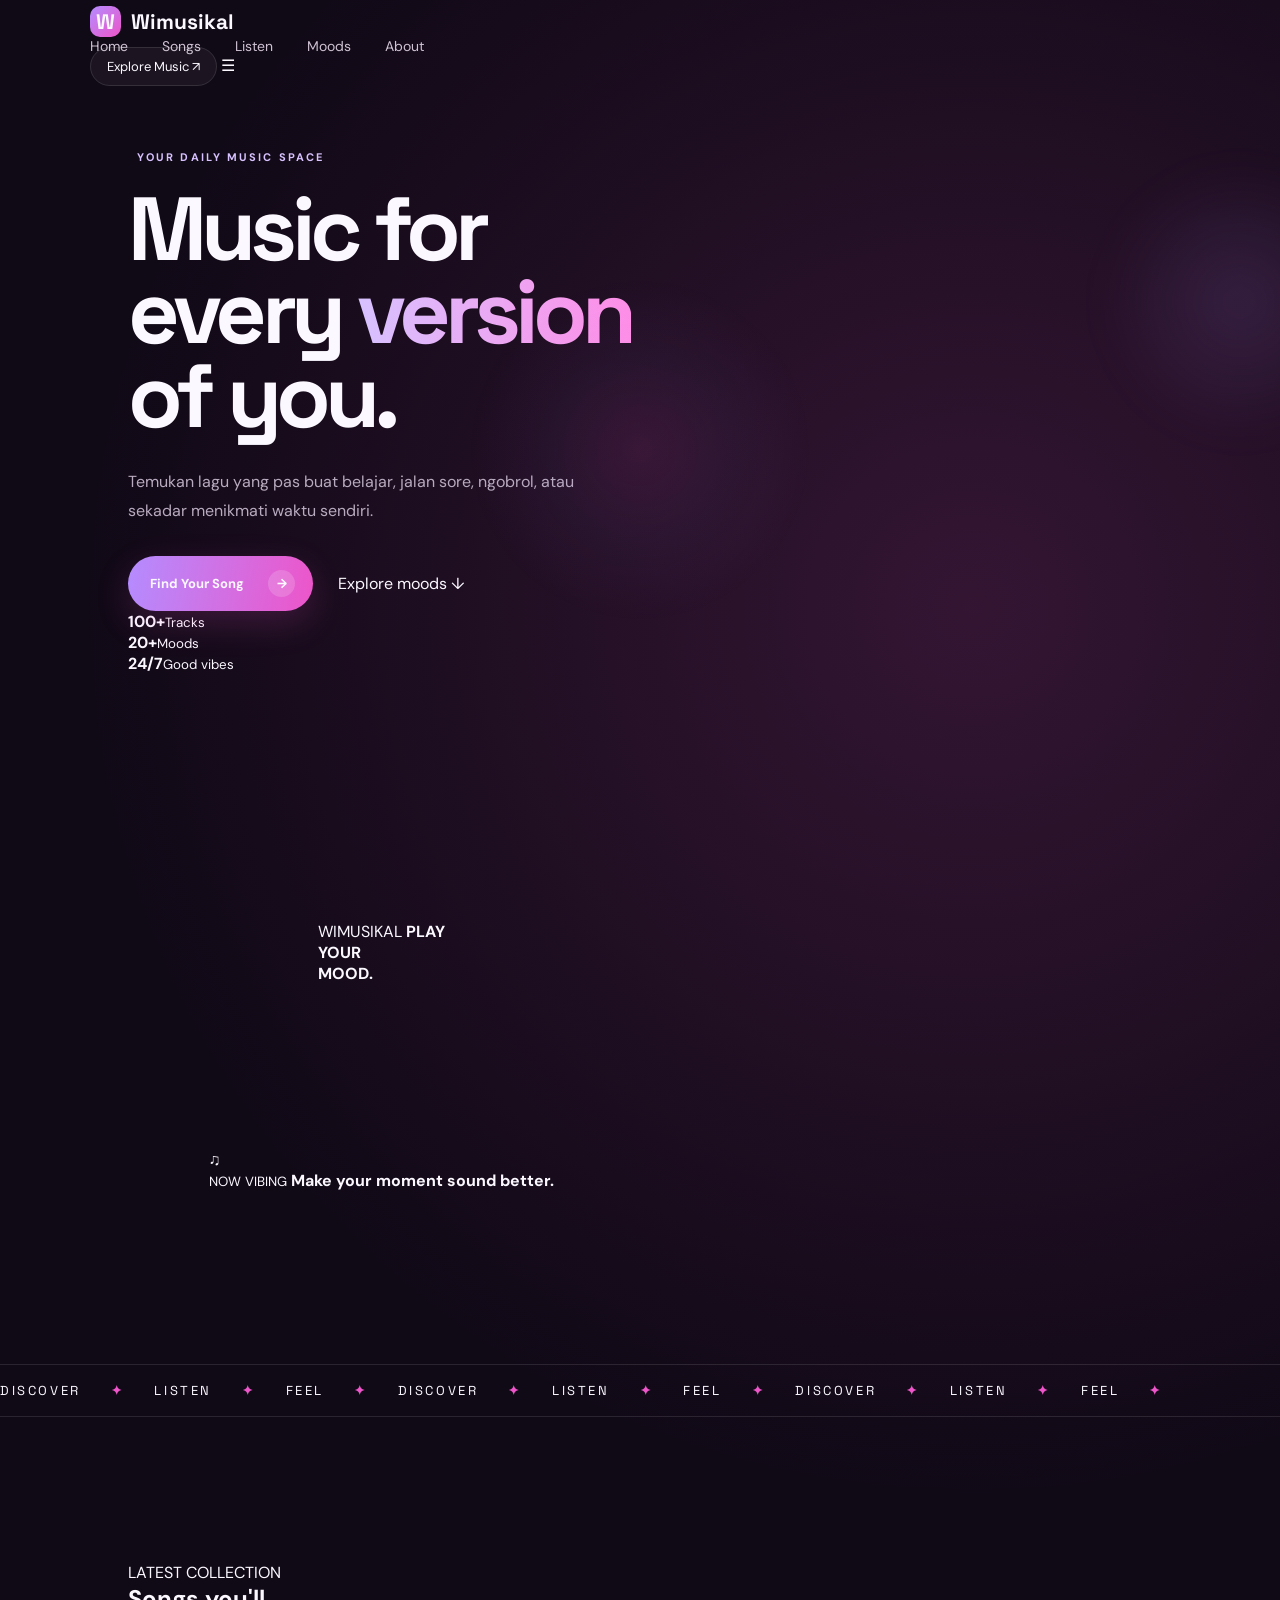
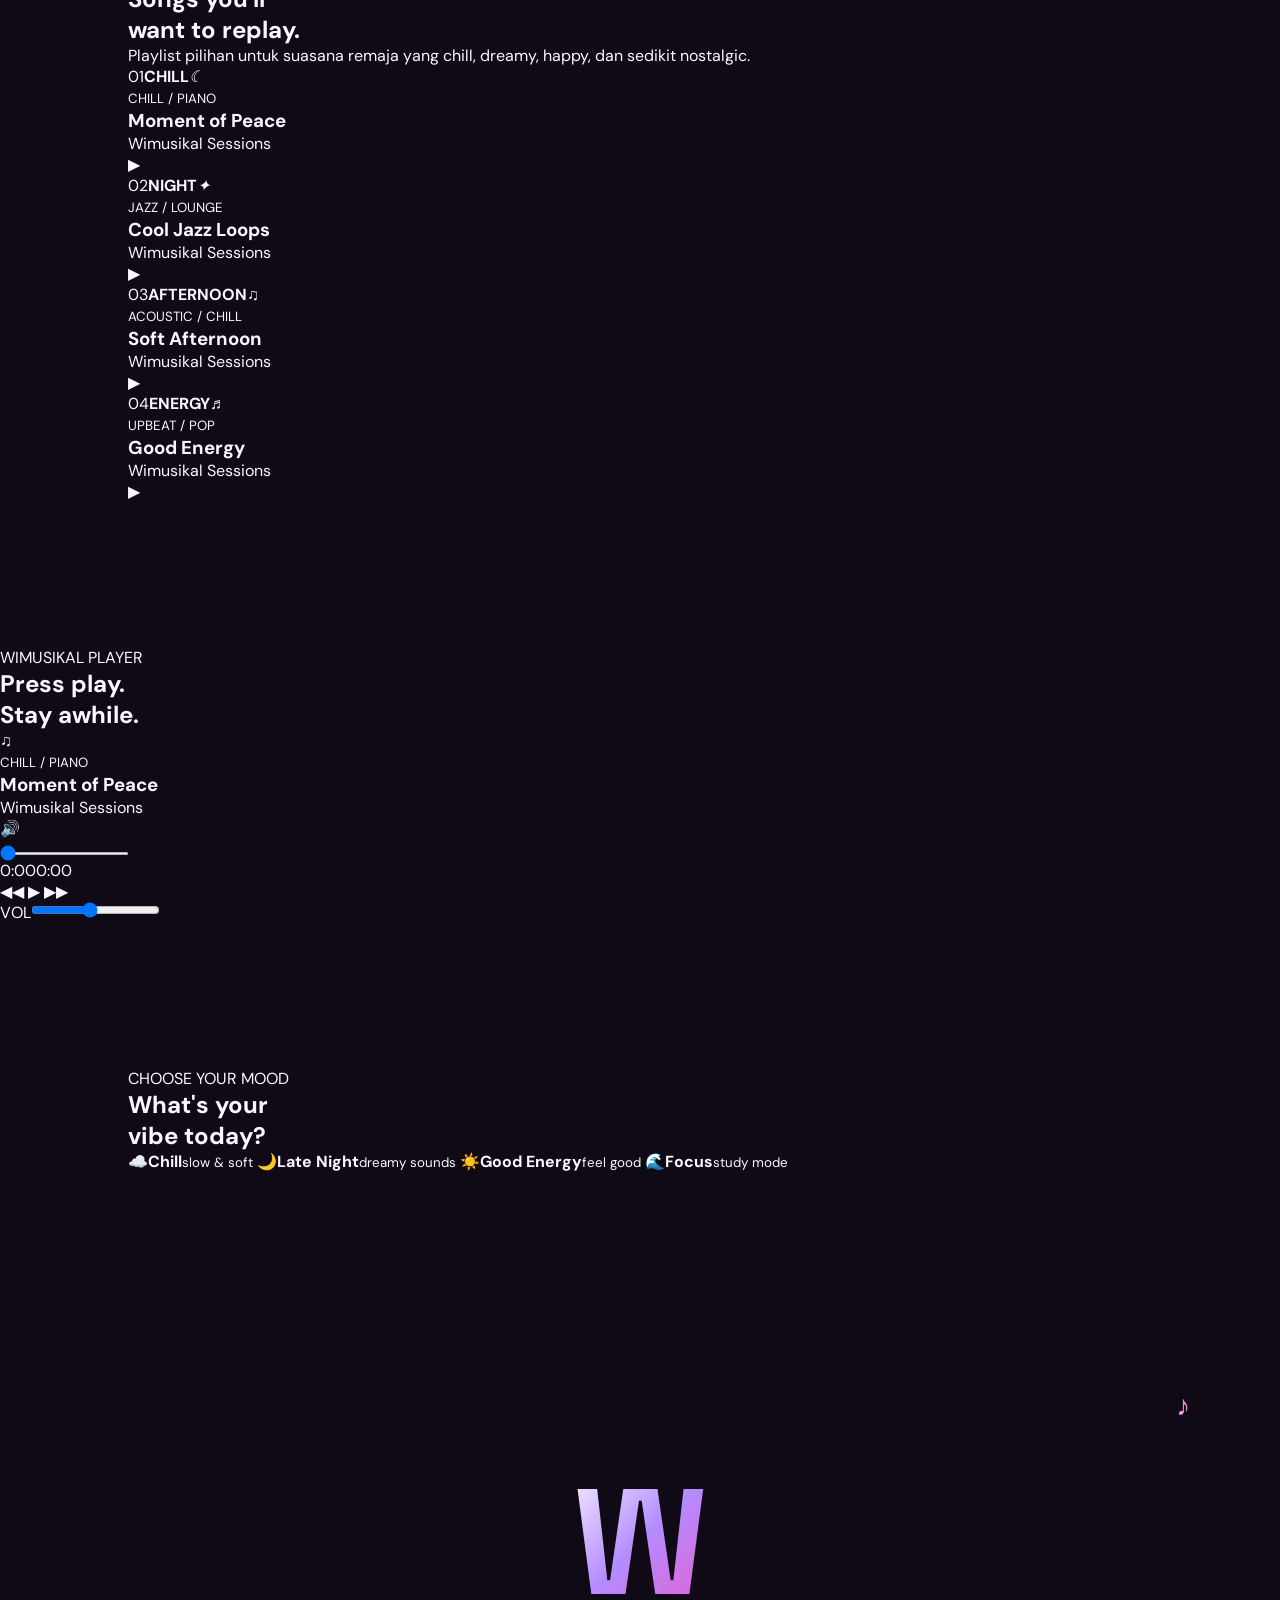
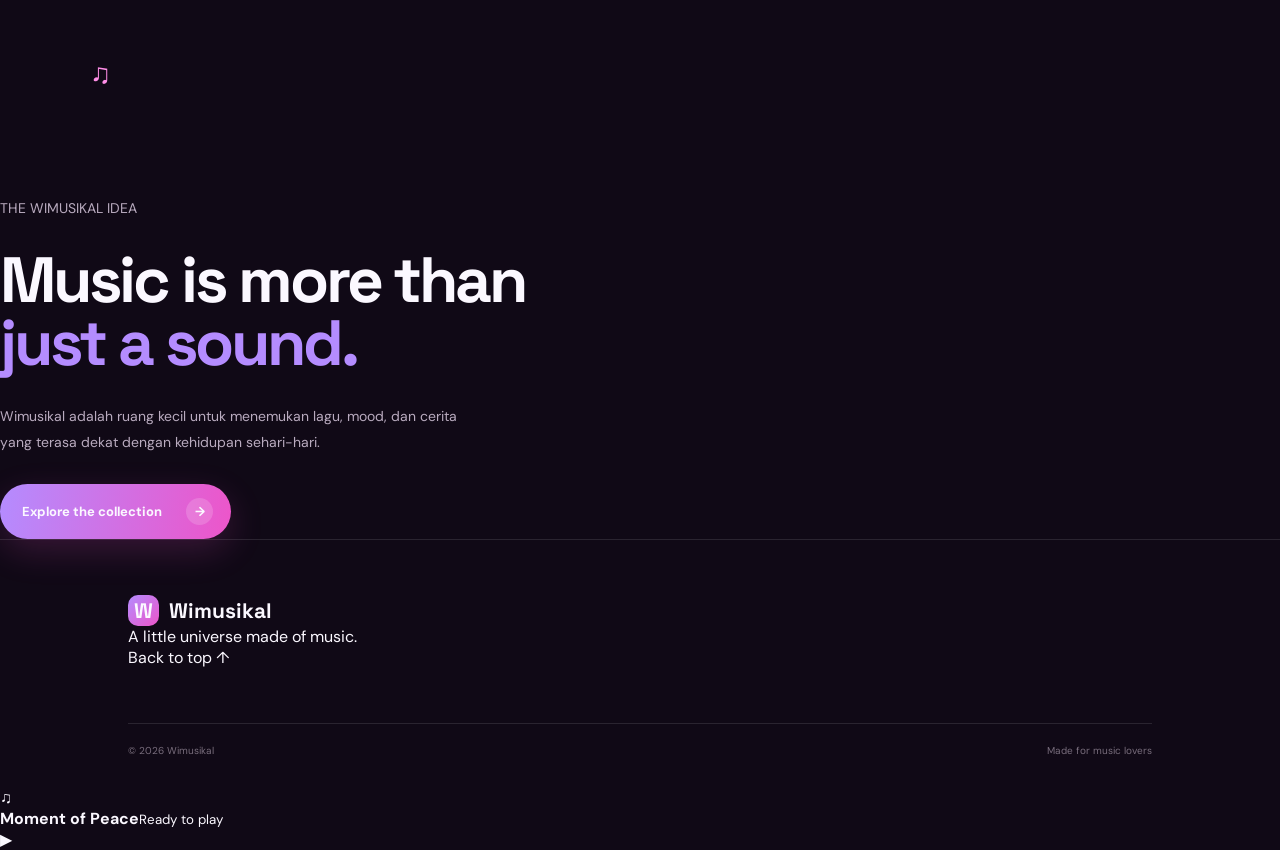
==== commit 22ef2dff: "Add files via upload" ====
--- a/index.html
+++ b/index.html
@@ -1,96 +1,214 @@
 <!doctype html>
 <html lang="id">
 <head>
-<meta charset="utf-8">
-<meta name="viewport" content="width=device-width,initial-scale=1">
-<meta name="description" content="Wimusikal — ruang musik modern untuk remaja. Temukan lagu, mood, dan playlist favoritmu.">
-<title>Wimusikal — Music for Your Mood</title>
-<link rel="preconnect" href="https://fonts.googleapis.com">
-<link rel="preconnect" href="https://fonts.gstatic.com" crossorigin>
-<link href="https://fonts.googleapis.com/css2?family=DM+Sans:wght@400;500;600;700&family=Space+Grotesk:wght@500;600;700&display=swap" rel="stylesheet">
-<link rel="stylesheet" href="style.css">
+  <meta charset="utf-8">
+  <meta name="viewport" content="width=device-width, initial-scale=1">
+  <meta name="description" content="Wimusikal — ruang musik modern untuk remaja.">
+  <title>Wimusikal — Music for Your Mood</title>
+  <link rel="preconnect" href="https://fonts.googleapis.com">
+  <link rel="preconnect" href="https://fonts.gstatic.com" crossorigin>
+  <link href="https://fonts.googleapis.com/css2?family=DM+Sans:wght@400;500;600;700&family=Space+Grotesk:wght@500;600;700&display=swap" rel="stylesheet">
+  <link rel="stylesheet" href="style.css">
 </head>
 <body>
-<div class="bg-orb orb-a"></div><div class="bg-orb orb-b"></div>
-<header class="navbar">
-  <a class="brand" href="#home"><span class="brand-mark">W</span><span>Wimusikal</span></a>
-  <nav class="nav-links" aria-label="Main navigation">
-    <a href="#home">Home</a><a href="#songs">Songs</a><a href="#listen">Listen</a><a href="#moods">Moods</a><a href="#about">About</a>
-  </nav>
-  <a class="nav-cta" href="#songs">Explore Music ↗</a>
-</header>
-<main id="home">
-<section class="hero">
-  <div class="hero-copy reveal">
-    <p class="eyebrow"><i></i> YOUR DAILY MUSIC SPACE</p>
-    <h1>Music for every<br><em>version</em> of you.</h1>
-    <p class="hero-text">Temukan lagu yang pas buat belajar, jalan sore, ngobrol, atau sekadar menikmati waktu sendiri.</p>
-    <div class="hero-actions"><a class="primary-btn" href="#songs">Find Your Song <span>→</span></a><a class="ghost-btn" href="#moods">Explore moods ↓</a></div>
-    <div class="stats"><div><b>100+</b><small>Tracks</small></div><div><b>20+</b><small>Moods</small></div><div><b>24/7</b><small>Good vibes</small></div></div>
+  <div class="ambient ambient-a"></div>
+  <div class="ambient ambient-b"></div>
+
+  <header class="navbar" id="navbar">
+    <div class="container nav-inner">
+      <a class="brand" href="#home" aria-label="Wimusikal Home">
+        <span class="brand-mark">W</span>
+        <span>Wimusikal</span>
+      </a>
+
+      <nav class="nav-links" id="navLinks" aria-label="Navigasi utama">
+        <a href="#home">Home</a>
+        <a href="#songs">Songs</a>
+        <a href="#listen">Listen</a>
+        <a href="#moods">Moods</a>
+        <a href="#about">About</a>
+      </nav>
+
+      <a class="nav-cta" href="#songs">Explore Music <span>↗</span></a>
+      <button class="menu-toggle" id="menuToggle" aria-label="Buka menu" aria-expanded="false">☰</button>
+    </div>
+  </header>
+
+  <main id="home">
+    <section class="hero">
+      <div class="container hero-grid">
+        <div class="hero-copy reveal">
+          <p class="eyebrow"><i></i> YOUR DAILY MUSIC SPACE</p>
+          <h1>Music for every <em>version</em> of you.</h1>
+          <p class="hero-text">Temukan lagu yang pas buat belajar, jalan sore, ngobrol, atau sekadar menikmati waktu sendiri.</p>
+          <div class="hero-actions">
+            <a class="primary-btn" href="#songs">Find Your Song <span>→</span></a>
+            <a class="ghost-btn" href="#moods">Explore moods ↓</a>
+          </div>
+          <div class="stats">
+            <div><b>100+</b><small>Tracks</small></div>
+            <div><b>20+</b><small>Moods</small></div>
+            <div><b>24/7</b><small>Good vibes</small></div>
+          </div>
+        </div>
+
+        <div class="hero-visual reveal delay">
+          <div class="hero-glow"></div>
+          <div class="hero-photo">
+            <div class="photo-overlay"></div>
+            <div class="hero-photo-content">
+              <span>WIMUSIKAL</span>
+              <strong>PLAY<br>YOUR<br>MOOD.</strong>
+            </div>
+          </div>
+          <div class="floating-card">
+            <span class="note-icon">♫</span>
+            <div>
+              <small>NOW VIBING</small>
+              <b>Make your moment sound better.</b>
+            </div>
+          </div>
+        </div>
+      </div>
+    </section>
+
+    <section class="marquee" aria-label="Wimusikal slogan">
+      <div class="marquee-track">
+        <span>DISCOVER</span><b>✦</b><span>LISTEN</span><b>✦</b><span>FEEL</span><b>✦</b>
+        <span>DISCOVER</span><b>✦</b><span>LISTEN</span><b>✦</b><span>FEEL</span><b>✦</b>
+        <span>DISCOVER</span><b>✦</b><span>LISTEN</span><b>✦</b><span>FEEL</span><b>✦</b>
+      </div>
+    </section>
+
+    <section class="section" id="songs">
+      <div class="container">
+        <div class="section-head reveal">
+          <div>
+            <p class="kicker">LATEST COLLECTION</p>
+            <h2>Songs you'll<br><span>want to replay.</span></h2>
+          </div>
+          <p>Playlist pilihan untuk suasana remaja yang chill, dreamy, happy, dan sedikit nostalgic.</p>
+        </div>
+
+        <div class="song-grid">
+          <article class="song-card reveal">
+            <div class="cover cover-one"><span>01</span><strong>CHILL</strong><i>☾</i></div>
+            <div class="song-meta">
+              <div><small>CHILL / PIANO</small><h3>Moment of Peace</h3><p>Wimusikal Sessions</p></div>
+              <button class="song-play" data-track="0" aria-label="Play Moment of Peace">▶</button>
+            </div>
+          </article>
+
+          <article class="song-card reveal">
+            <div class="cover cover-two"><span>02</span><strong>NIGHT</strong><i>✦</i></div>
+            <div class="song-meta">
+              <div><small>JAZZ / LOUNGE</small><h3>Cool Jazz Loops</h3><p>Wimusikal Sessions</p></div>
+              <button class="song-play" data-track="1" aria-label="Play Cool Jazz Loops">▶</button>
+            </div>
+          </article>
+
+          <article class="song-card reveal">
+            <div class="cover cover-three"><span>03</span><strong>AFTERNOON</strong><i>♫</i></div>
+            <div class="song-meta">
+              <div><small>ACOUSTIC / CHILL</small><h3>Soft Afternoon</h3><p>Wimusikal Sessions</p></div>
+              <button class="song-play" data-track="2" aria-label="Play Soft Afternoon">▶</button>
+            </div>
+          </article>
+
+          <article class="song-card reveal">
+            <div class="cover cover-four"><span>04</span><strong>ENERGY</strong><i>♬</i></div>
+            <div class="song-meta">
+              <div><small>UPBEAT / POP</small><h3>Good Energy</h3><p>Wimusikal Sessions</p></div>
+              <button class="song-play" data-track="3" aria-label="Play Good Energy">▶</button>
+            </div>
+          </article>
+        </div>
+      </div>
+    </section>
+
+    <section class="listen-section" id="listen">
+      <div class="container">
+        <div class="section-head centered reveal">
+          <div>
+            <p class="kicker">WIMUSIKAL PLAYER</p>
+            <h2>Press play.<br><span>Stay awhile.</span></h2>
+          </div>
+        </div>
+
+        <div class="player reveal">
+          <div class="player-top">
+            <div class="player-cover" id="playerCover">♫</div>
+            <div class="player-info">
+              <small id="playerGenre">CHILL / PIANO</small>
+              <h3 id="playerTitle">Moment of Peace</h3>
+              <p id="playerArtist">Wimusikal Sessions</p>
+            </div>
+            <button id="muteBtn" aria-label="Mute">🔊</button>
+          </div>
+          <input class="progress" id="progress" type="range" min="0" max="100" value="0" aria-label="Progress">
+          <div class="times"><span id="current">0:00</span><span id="duration">0:00</span></div>
+          <div class="controls">
+            <button id="prev" aria-label="Previous">◀◀</button>
+            <button class="big-play" id="mainPlay" aria-label="Play">▶</button>
+            <button id="next" aria-label="Next">▶▶</button>
+          </div>
+          <div class="volume"><span>VOL</span><input id="volume" type="range" min="0" max="1" step=".01" value=".45" aria-label="Volume"></div>
+          <audio id="audio" preload="metadata"></audio>
+        </div>
+      </div>
+    </section>
+
+    <section class="section moods" id="moods">
+      <div class="container">
+        <div class="section-head reveal">
+          <div>
+            <p class="kicker">CHOOSE YOUR MOOD</p>
+            <h2>What's your<br><span>vibe today?</span></h2>
+          </div>
+        </div>
+        <div class="mood-grid">
+          <a href="#songs" class="mood-card"><span>☁️</span><b>Chill</b><small>slow & soft</small></a>
+          <a href="#songs" class="mood-card"><span>🌙</span><b>Late Night</b><small>dreamy sounds</small></a>
+          <a href="#songs" class="mood-card"><span>☀️</span><b>Good Energy</b><small>feel good</small></a>
+          <a href="#songs" class="mood-card"><span>🌊</span><b>Focus</b><small>study mode</small></a>
+        </div>
+      </div>
+    </section>
+
+    <section class="about" id="about">
+      <div class="container about-grid">
+        <div class="about-art reveal">
+          <div class="ring ring-one"></div><div class="ring ring-two"></div>
+          <div class="about-letter">W</div>
+          <span class="floating-note note-one">♪</span>
+          <span class="floating-note note-two">♫</span>
+        </div>
+        <div class="about-copy reveal">
+          <p class="kicker">THE WIMUSIKAL IDEA</p>
+          <h2>Music is more than<br><span>just a sound.</span></h2>
+          <p>Wimusikal adalah ruang kecil untuk menemukan lagu, mood, dan cerita yang terasa dekat dengan kehidupan sehari-hari.</p>
+          <a class="primary-btn" href="#songs">Explore the collection <span>→</span></a>
+        </div>
+      </div>
+    </section>
+  </main>
+
+  <footer>
+    <div class="container">
+      <div class="footer-main">
+        <div><a class="brand" href="#home"><span class="brand-mark">W</span><span>Wimusikal</span></a><p>A little universe made of music.</p></div>
+        <a href="#home">Back to top ↑</a>
+      </div>
+      <div class="footer-bottom"><span>© 2026 Wimusikal</span><span>Made for music lovers</span></div>
+    </div>
+  </footer>
+
+  <div class="mini-player" id="miniPlayer">
+    <span id="miniIcon">♫</span>
+    <div><b id="miniTitle">Moment of Peace</b><small id="miniStatus">Ready to play</small></div>
+    <button id="miniPlay" aria-label="Play">▶</button>
   </div>
-  <div class="hero-visual reveal delay"><div class="hero-photo"><img src="assets/collections/good-energy.svg" alt="Original Wimusikal music illustration"></div><div class="floating-card"><span>♫</span><div><small>NOW VIBING</small><b>Make your moment sound better.</b></div></div></div>
-</section>
-<section class="marquee" aria-label="Wimusikal values"><div class="marquee-track"><span>DISCOVER</span><b>✦</b><span>LISTEN</span><b>✦</b><span>FEEL</span><b>✦</b><span>DISCOVER</span><b>✦</b><span>LISTEN</span><b>✦</b><span>FEEL</span><b>✦</b><span>DISCOVER</span><b>✦</b><span>LISTEN</span><b>✦</b><span>FEEL</span><b>✦</b></div></section>
-<section class="collection-section" id="songs">
-  <div class="collection-glow glow-one"></div>
-  <div class="collection-glow glow-two"></div>
-  <div class="collection-inner">
-    <div class="collection-heading reveal">
-      <div class="collection-eyebrow"><span></span> LATEST COLLECTION <span></span></div>
-      <h2>Explore <em>the</em><br>collection.</h2>
-      <p class="collection-intro">Playlist pilihan untuk setiap suasana hati dan momen berharga.</p>
-    </div>
-
-    <div class="collection-grid">
-      <article class="collection-card reveal" data-track-card="0">
-        <div class="collection-art">
-          <img src="assets/collections/moment-of-peace.svg" alt="Ilustrasi original Moment of Peace">
-          <div class="art-shade"></div><span class="collection-number">01</span><span class="art-tag">CHILL</span>
-          <button class="collection-play song-play" data-track="0" aria-label="Play Moment of Peace">▶</button>
-        </div>
-        <div class="collection-info"><div><small>CHILL / PIANO</small><h3>Moment of Peace</h3><p>Wimusikal Sessions</p></div><span class="duration-chip">02:45</span></div>
-      </article>
-
-      <article class="collection-card reveal" data-track-card="1">
-        <div class="collection-art">
-          <img src="assets/collections/cool-jazz-loops.svg" alt="Ilustrasi original Cool Jazz Loops">
-          <div class="art-shade"></div><span class="collection-number">02</span><span class="art-tag">JAZZ</span>
-          <button class="collection-play song-play" data-track="1" aria-label="Play Cool Jazz Loops">▶</button>
-        </div>
-        <div class="collection-info"><div><small>JAZZ / LOUNGE</small><h3>Cool Jazz Loops</h3><p>Wimusikal Sessions</p></div><span class="duration-chip">03:12</span></div>
-      </article>
-
-      <article class="collection-card reveal" data-track-card="2">
-        <div class="collection-art">
-          <img src="assets/collections/soft-afternoon.svg" alt="Ilustrasi original Soft Afternoon">
-          <div class="art-shade"></div><span class="collection-number">03</span><span class="art-tag">ACOUSTIC</span>
-          <button class="collection-play song-play" data-track="2" aria-label="Play Soft Afternoon">▶</button>
-        </div>
-        <div class="collection-info"><div><small>ACOUSTIC / CHILL</small><h3>Soft Afternoon</h3><p>Wimusikal Sessions</p></div><span class="duration-chip">02:58</span></div>
-      </article>
-
-      <article class="collection-card reveal" data-track-card="3">
-        <div class="collection-art">
-          <img src="assets/collections/good-energy.svg" alt="Ilustrasi original Good Energy">
-          <div class="art-shade"></div><span class="collection-number">04</span><span class="art-tag">UPBEAT</span>
-          <button class="collection-play song-play" data-track="3" aria-label="Play Good Energy">▶</button>
-        </div>
-        <div class="collection-info"><div><small>UPBEAT / POP</small><h3>Good Energy</h3><p>Wimusikal Sessions</p></div><span class="duration-chip">02:37</span></div>
-      </article>
-    </div>
-
-    <div class="collection-bottom reveal">
-      <span>04 curated sounds · made for your mood</span>
-      <a href="#listen">Open the player <b>↗</b></a>
-    </div>
-  </div>
-</section>
-<section class="listen-section section" id="listen"><div class="listen-heading reveal"><p class="kicker">WIMUSIKAL PLAYER</p><h2>Press play.<br><span>Stay awhile.</span></h2></div><div class="player reveal"><div class="player-top"><div class="player-cover" id="playerCover">♫</div><div><small id="playerGenre">CHILL / PIANO</small><h3 id="playerTitle">Moment of Peace</h3><p id="playerArtist">Wimusikal Sessions</p></div><button id="muteBtn" aria-label="Mute">🔊</button></div><input class="progress" id="progress" type="range" min="0" max="100" value="0"><div class="times"><span id="current">0:00</span><span id="duration">0:00</span></div><div class="controls"><button id="prev">◀◀</button><button class="big-play" id="mainPlay">▶</button><button id="next">▶▶</button></div><div class="volume"><span>VOL</span><input id="volume" type="range" min="0" max="1" step=".01" value=".45"></div></div></section>
-<section class="section moods" id="moods"><div class="section-head reveal"><div><p class="kicker">CHOOSE YOUR MOOD</p><h2>What's your<br><span>vibe today?</span></h2></div></div><div class="mood-grid"><a href="#songs">☁️ <b>Chill</b><small>slow & soft</small></a><a href="#songs">🌙 <b>Late Night</b><small>dreamy sounds</small></a><a href="#songs">☀️ <b>Good Energy</b><small>feel good</small></a><a href="#songs">🌊 <b>Focus</b><small>study mode</small></a></div></section>
-<section class="about" id="about"><div class="about-photo reveal"><img src="assets/collections/soft-afternoon.svg" alt="Original acoustic music illustration"></div><div class="about-copy reveal"><p class="kicker">THE WIMUSIKAL IDEA</p><h2>Music is more than<br><span>just a sound.</span></h2><p>Wimusikal adalah ruang kecil untuk menemukan lagu, mood, dan cerita yang terasa dekat dengan kehidupan sehari-hari.</p><a class="primary-btn" href="#songs">Explore the collection <span>→</span></a></div></section>
-</main>
-<footer><div><a class="brand" href="#home"><span class="brand-mark">W</span><span>Wimusikal</span></a><p>A little universe made of music.</p></div><span>© 2026 Wimusikal</span></footer>
-<div class="mini-player" id="miniPlayer"><span id="miniIcon">♫</span><div><b id="miniTitle">Moment of Peace</b><small id="miniStatus">Ready to play</small></div><button id="miniPlay">▶</button></div>
-<script src="script.js"></script>
+
+  <script src="script.js"></script>
 </body>
 </html>
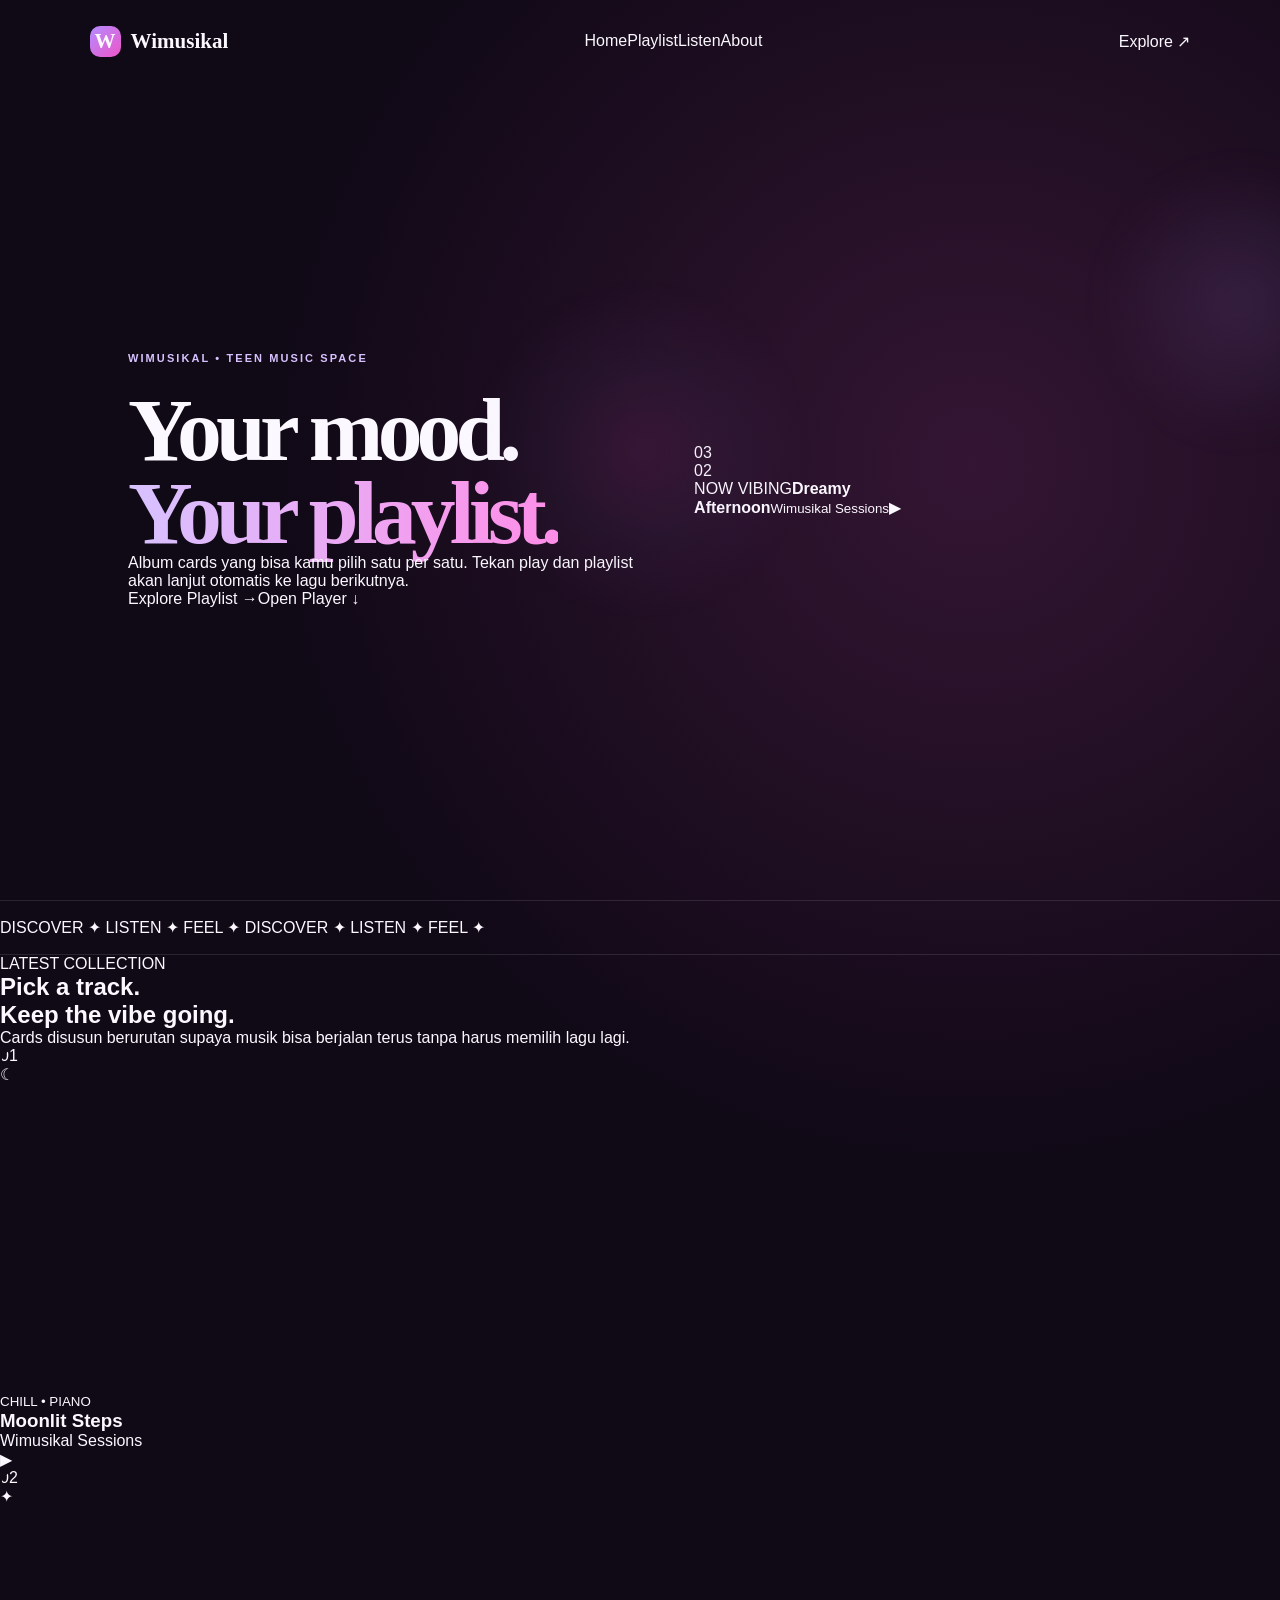
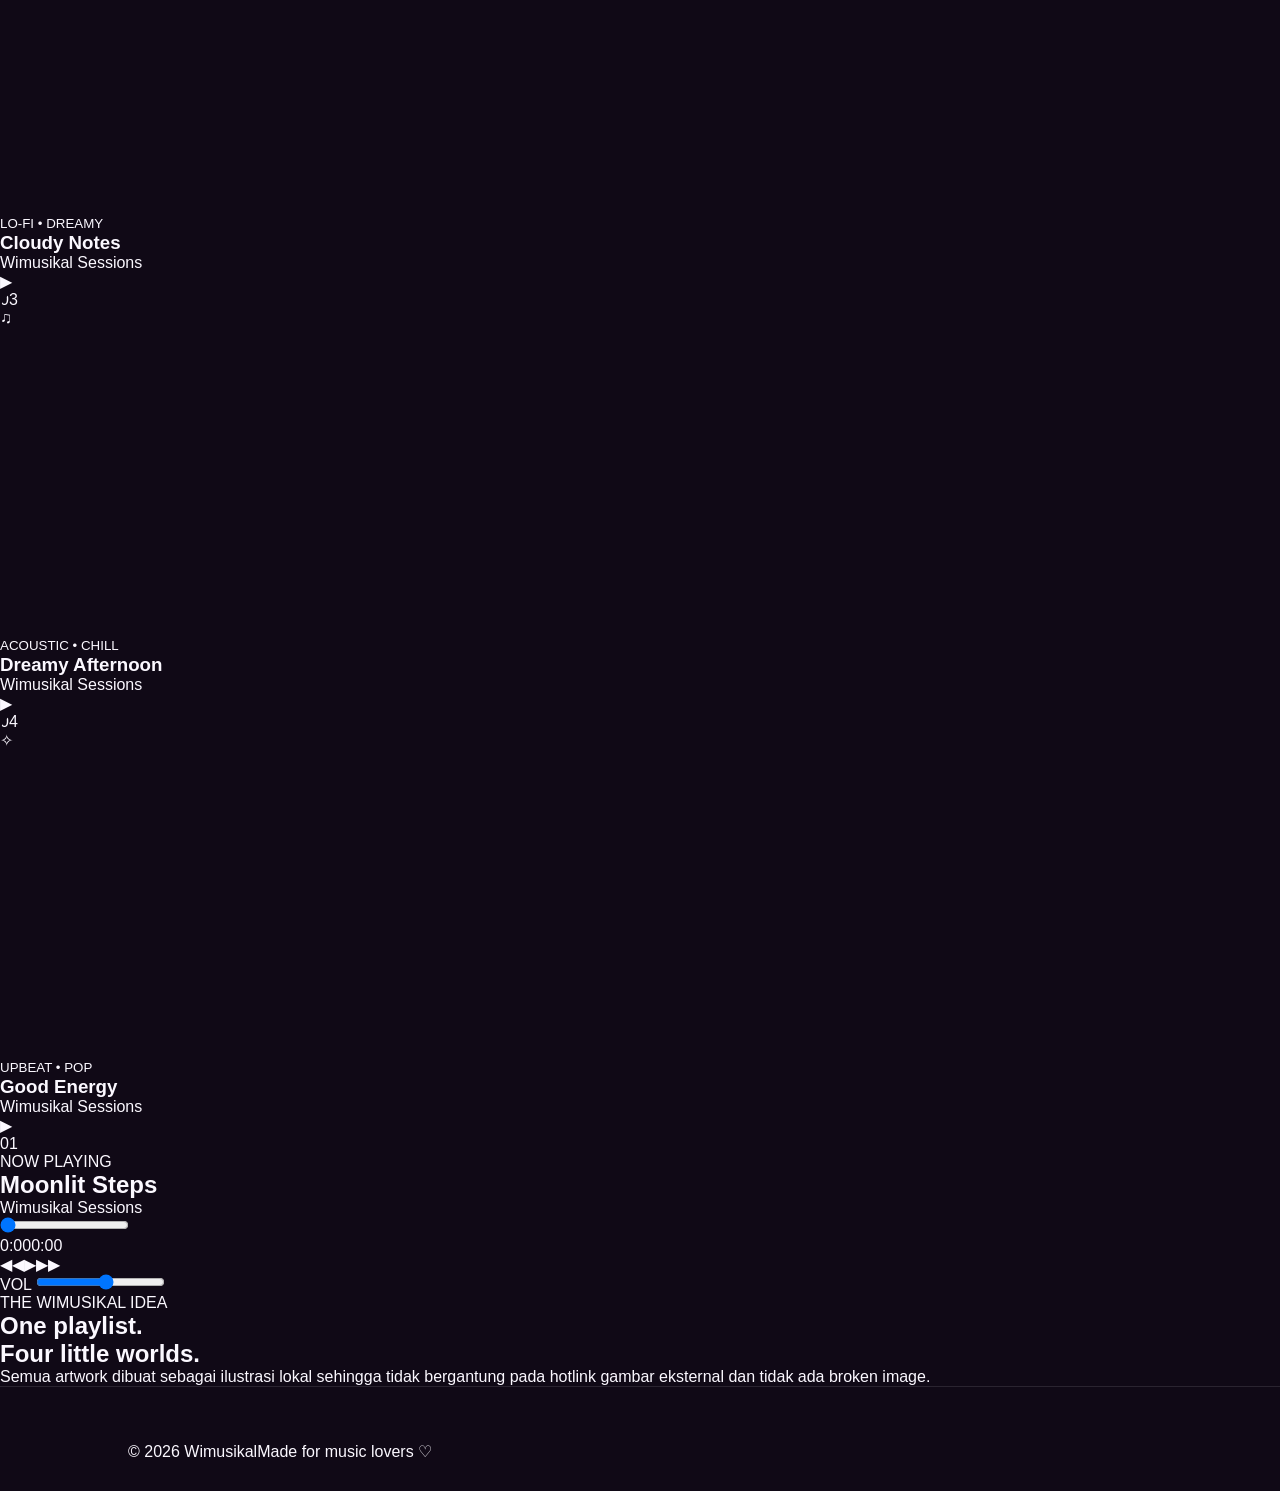
==== commit 665bb6c7: "Add files via upload" ====
--- a/index.html
+++ b/index.html
@@ -1,214 +1,23 @@
 <!doctype html>
 <html lang="id">
 <head>
-  <meta charset="utf-8">
-  <meta name="viewport" content="width=device-width, initial-scale=1">
-  <meta name="description" content="Wimusikal — ruang musik modern untuk remaja.">
-  <title>Wimusikal — Music for Your Mood</title>
-  <link rel="preconnect" href="https://fonts.googleapis.com">
-  <link rel="preconnect" href="https://fonts.gstatic.com" crossorigin>
-  <link href="https://fonts.googleapis.com/css2?family=DM+Sans:wght@400;500;600;700&family=Space+Grotesk:wght@500;600;700&display=swap" rel="stylesheet">
-  <link rel="stylesheet" href="style.css">
+<meta charset="utf-8"><meta name="viewport" content="width=device-width,initial-scale=1">
+<title>Wimusikal — Floating Playlist</title>
+<meta name="description" content="Wimusikal — playlist musik remaja dengan album cards dan continuous player.">
+<link rel="stylesheet" href="style.css">
 </head>
 <body>
-  <div class="ambient ambient-a"></div>
-  <div class="ambient ambient-b"></div>
-
-  <header class="navbar" id="navbar">
-    <div class="container nav-inner">
-      <a class="brand" href="#home" aria-label="Wimusikal Home">
-        <span class="brand-mark">W</span>
-        <span>Wimusikal</span>
-      </a>
-
-      <nav class="nav-links" id="navLinks" aria-label="Navigasi utama">
-        <a href="#home">Home</a>
-        <a href="#songs">Songs</a>
-        <a href="#listen">Listen</a>
-        <a href="#moods">Moods</a>
-        <a href="#about">About</a>
-      </nav>
-
-      <a class="nav-cta" href="#songs">Explore Music <span>↗</span></a>
-      <button class="menu-toggle" id="menuToggle" aria-label="Buka menu" aria-expanded="false">☰</button>
-    </div>
-  </header>
-
-  <main id="home">
-    <section class="hero">
-      <div class="container hero-grid">
-        <div class="hero-copy reveal">
-          <p class="eyebrow"><i></i> YOUR DAILY MUSIC SPACE</p>
-          <h1>Music for every <em>version</em> of you.</h1>
-          <p class="hero-text">Temukan lagu yang pas buat belajar, jalan sore, ngobrol, atau sekadar menikmati waktu sendiri.</p>
-          <div class="hero-actions">
-            <a class="primary-btn" href="#songs">Find Your Song <span>→</span></a>
-            <a class="ghost-btn" href="#moods">Explore moods ↓</a>
-          </div>
-          <div class="stats">
-            <div><b>100+</b><small>Tracks</small></div>
-            <div><b>20+</b><small>Moods</small></div>
-            <div><b>24/7</b><small>Good vibes</small></div>
-          </div>
-        </div>
-
-        <div class="hero-visual reveal delay">
-          <div class="hero-glow"></div>
-          <div class="hero-photo">
-            <div class="photo-overlay"></div>
-            <div class="hero-photo-content">
-              <span>WIMUSIKAL</span>
-              <strong>PLAY<br>YOUR<br>MOOD.</strong>
-            </div>
-          </div>
-          <div class="floating-card">
-            <span class="note-icon">♫</span>
-            <div>
-              <small>NOW VIBING</small>
-              <b>Make your moment sound better.</b>
-            </div>
-          </div>
-        </div>
-      </div>
-    </section>
-
-    <section class="marquee" aria-label="Wimusikal slogan">
-      <div class="marquee-track">
-        <span>DISCOVER</span><b>✦</b><span>LISTEN</span><b>✦</b><span>FEEL</span><b>✦</b>
-        <span>DISCOVER</span><b>✦</b><span>LISTEN</span><b>✦</b><span>FEEL</span><b>✦</b>
-        <span>DISCOVER</span><b>✦</b><span>LISTEN</span><b>✦</b><span>FEEL</span><b>✦</b>
-      </div>
-    </section>
-
-    <section class="section" id="songs">
-      <div class="container">
-        <div class="section-head reveal">
-          <div>
-            <p class="kicker">LATEST COLLECTION</p>
-            <h2>Songs you'll<br><span>want to replay.</span></h2>
-          </div>
-          <p>Playlist pilihan untuk suasana remaja yang chill, dreamy, happy, dan sedikit nostalgic.</p>
-        </div>
-
-        <div class="song-grid">
-          <article class="song-card reveal">
-            <div class="cover cover-one"><span>01</span><strong>CHILL</strong><i>☾</i></div>
-            <div class="song-meta">
-              <div><small>CHILL / PIANO</small><h3>Moment of Peace</h3><p>Wimusikal Sessions</p></div>
-              <button class="song-play" data-track="0" aria-label="Play Moment of Peace">▶</button>
-            </div>
-          </article>
-
-          <article class="song-card reveal">
-            <div class="cover cover-two"><span>02</span><strong>NIGHT</strong><i>✦</i></div>
-            <div class="song-meta">
-              <div><small>JAZZ / LOUNGE</small><h3>Cool Jazz Loops</h3><p>Wimusikal Sessions</p></div>
-              <button class="song-play" data-track="1" aria-label="Play Cool Jazz Loops">▶</button>
-            </div>
-          </article>
-
-          <article class="song-card reveal">
-            <div class="cover cover-three"><span>03</span><strong>AFTERNOON</strong><i>♫</i></div>
-            <div class="song-meta">
-              <div><small>ACOUSTIC / CHILL</small><h3>Soft Afternoon</h3><p>Wimusikal Sessions</p></div>
-              <button class="song-play" data-track="2" aria-label="Play Soft Afternoon">▶</button>
-            </div>
-          </article>
-
-          <article class="song-card reveal">
-            <div class="cover cover-four"><span>04</span><strong>ENERGY</strong><i>♬</i></div>
-            <div class="song-meta">
-              <div><small>UPBEAT / POP</small><h3>Good Energy</h3><p>Wimusikal Sessions</p></div>
-              <button class="song-play" data-track="3" aria-label="Play Good Energy">▶</button>
-            </div>
-          </article>
-        </div>
-      </div>
-    </section>
-
-    <section class="listen-section" id="listen">
-      <div class="container">
-        <div class="section-head centered reveal">
-          <div>
-            <p class="kicker">WIMUSIKAL PLAYER</p>
-            <h2>Press play.<br><span>Stay awhile.</span></h2>
-          </div>
-        </div>
-
-        <div class="player reveal">
-          <div class="player-top">
-            <div class="player-cover" id="playerCover">♫</div>
-            <div class="player-info">
-              <small id="playerGenre">CHILL / PIANO</small>
-              <h3 id="playerTitle">Moment of Peace</h3>
-              <p id="playerArtist">Wimusikal Sessions</p>
-            </div>
-            <button id="muteBtn" aria-label="Mute">🔊</button>
-          </div>
-          <input class="progress" id="progress" type="range" min="0" max="100" value="0" aria-label="Progress">
-          <div class="times"><span id="current">0:00</span><span id="duration">0:00</span></div>
-          <div class="controls">
-            <button id="prev" aria-label="Previous">◀◀</button>
-            <button class="big-play" id="mainPlay" aria-label="Play">▶</button>
-            <button id="next" aria-label="Next">▶▶</button>
-          </div>
-          <div class="volume"><span>VOL</span><input id="volume" type="range" min="0" max="1" step=".01" value=".45" aria-label="Volume"></div>
-          <audio id="audio" preload="metadata"></audio>
-        </div>
-      </div>
-    </section>
-
-    <section class="section moods" id="moods">
-      <div class="container">
-        <div class="section-head reveal">
-          <div>
-            <p class="kicker">CHOOSE YOUR MOOD</p>
-            <h2>What's your<br><span>vibe today?</span></h2>
-          </div>
-        </div>
-        <div class="mood-grid">
-          <a href="#songs" class="mood-card"><span>☁️</span><b>Chill</b><small>slow & soft</small></a>
-          <a href="#songs" class="mood-card"><span>🌙</span><b>Late Night</b><small>dreamy sounds</small></a>
-          <a href="#songs" class="mood-card"><span>☀️</span><b>Good Energy</b><small>feel good</small></a>
-          <a href="#songs" class="mood-card"><span>🌊</span><b>Focus</b><small>study mode</small></a>
-        </div>
-      </div>
-    </section>
-
-    <section class="about" id="about">
-      <div class="container about-grid">
-        <div class="about-art reveal">
-          <div class="ring ring-one"></div><div class="ring ring-two"></div>
-          <div class="about-letter">W</div>
-          <span class="floating-note note-one">♪</span>
-          <span class="floating-note note-two">♫</span>
-        </div>
-        <div class="about-copy reveal">
-          <p class="kicker">THE WIMUSIKAL IDEA</p>
-          <h2>Music is more than<br><span>just a sound.</span></h2>
-          <p>Wimusikal adalah ruang kecil untuk menemukan lagu, mood, dan cerita yang terasa dekat dengan kehidupan sehari-hari.</p>
-          <a class="primary-btn" href="#songs">Explore the collection <span>→</span></a>
-        </div>
-      </div>
-    </section>
-  </main>
-
-  <footer>
-    <div class="container">
-      <div class="footer-main">
-        <div><a class="brand" href="#home"><span class="brand-mark">W</span><span>Wimusikal</span></a><p>A little universe made of music.</p></div>
-        <a href="#home">Back to top ↑</a>
-      </div>
-      <div class="footer-bottom"><span>© 2026 Wimusikal</span><span>Made for music lovers</span></div>
-    </div>
-  </footer>
-
-  <div class="mini-player" id="miniPlayer">
-    <span id="miniIcon">♫</span>
-    <div><b id="miniTitle">Moment of Peace</b><small id="miniStatus">Ready to play</small></div>
-    <button id="miniPlay" aria-label="Play">▶</button>
-  </div>
-
-  <script src="script.js"></script>
-</body>
-</html>
+<header class="navbar"><a class="brand" href="#home"><span class="brand-mark">W</span> Wimusikal</a><nav><a href="#home">Home</a><a href="#playlist">Playlist</a><a href="#player">Listen</a><a href="#about">About</a></nav><a class="nav-btn" href="#playlist">Explore ↗</a></header>
+<main id="home">
+<section class="hero container"><div class="hero-copy"><p class="eyebrow">WIMUSIKAL • TEEN MUSIC SPACE</p><h1>Your mood.<br><em>Your playlist.</em></h1><p>Album cards yang bisa kamu pilih satu per satu. Tekan play dan playlist akan lanjut otomatis ke lagu berikutnya.</p><div class="actions"><a class="primary" href="#playlist">Explore Playlist <span>→</span></a><a class="secondary" href="#player">Open Player ↓</a></div></div><div class="hero-stack" aria-label="Preview playlist"><div class="stack-card back">03</div><div class="stack-card mid">02</div><div class="stack-card front"><span>NOW VIBING</span><strong>Dreamy<br>Afternoon</strong><small>Wimusikal Sessions</small><button class="hero-play" data-play="2">▶</button></div></div></section>
+<div class="marquee"><div>DISCOVER ✦ LISTEN ✦ FEEL ✦ DISCOVER ✦ LISTEN ✦ FEEL ✦</div></div>
+<section class="playlist-section container" id="playlist"><div class="section-head"><div><p class="kicker">LATEST COLLECTION</p><h2>Pick a track.<br><span>Keep the vibe going.</span></h2></div><p>Cards disusun berurutan supaya musik bisa berjalan terus tanpa harus memilih lagu lagi.</p></div>
+<div class="playlist-row">
+<article class="album-card active" data-index="0"><div class="album-art art-1"><span>01</span><div>☾</div></div><div class="album-info"><small>CHILL • PIANO</small><h3>Moonlit Steps</h3><p>Wimusikal Sessions</p></div><button class="card-play" data-play="0">▶</button></article>
+<article class="album-card" data-index="1"><div class="album-art art-2"><span>02</span><div>✦</div></div><div class="album-info"><small>LO-FI • DREAMY</small><h3>Cloudy Notes</h3><p>Wimusikal Sessions</p></div><button class="card-play" data-play="1">▶</button></article>
+<article class="album-card" data-index="2"><div class="album-art art-3"><span>03</span><div>♫</div></div><div class="album-info"><small>ACOUSTIC • CHILL</small><h3>Dreamy Afternoon</h3><p>Wimusikal Sessions</p></div><button class="card-play" data-play="2">▶</button></article>
+<article class="album-card" data-index="3"><div class="album-art art-4"><span>04</span><div>✧</div></div><div class="album-info"><small>UPBEAT • POP</small><h3>Good Energy</h3><p>Wimusikal Sessions</p></div><button class="card-play" data-play="3">▶</button></article>
+</div></section>
+<section class="player-section container" id="player"><div class="player"><div class="player-art" id="playerArt"><span>01</span></div><div class="player-info"><p class="kicker">NOW PLAYING</p><h2 id="title">Moonlit Steps</h2><p id="artist">Wimusikal Sessions</p><div class="progress-wrap"><input id="progress" type="range" min="0" max="100" value="0"><div class="times"><span id="current">0:00</span><span id="duration">0:00</span></div></div><div class="controls"><button id="prev">◀◀</button><button class="main-play" id="mainPlay">▶</button><button id="next">▶▶</button></div><label>VOL <input id="volume" type="range" min="0" max="1" step=".01" value=".55"></label></div></div><audio id="audio" preload="metadata"></audio></section>
+<section class="about container" id="about"><p class="kicker">THE WIMUSIKAL IDEA</p><h2>One playlist.<br><span>Four little worlds.</span></h2><p>Semua artwork dibuat sebagai ilustrasi lokal sehingga tidak bergantung pada hotlink gambar eksternal dan tidak ada broken image.</p></section>
+</main><footer class="container"><span>© 2026 Wimusikal</span><span>Made for music lovers ♡</span></footer><script src="script.js"></script></body></html>
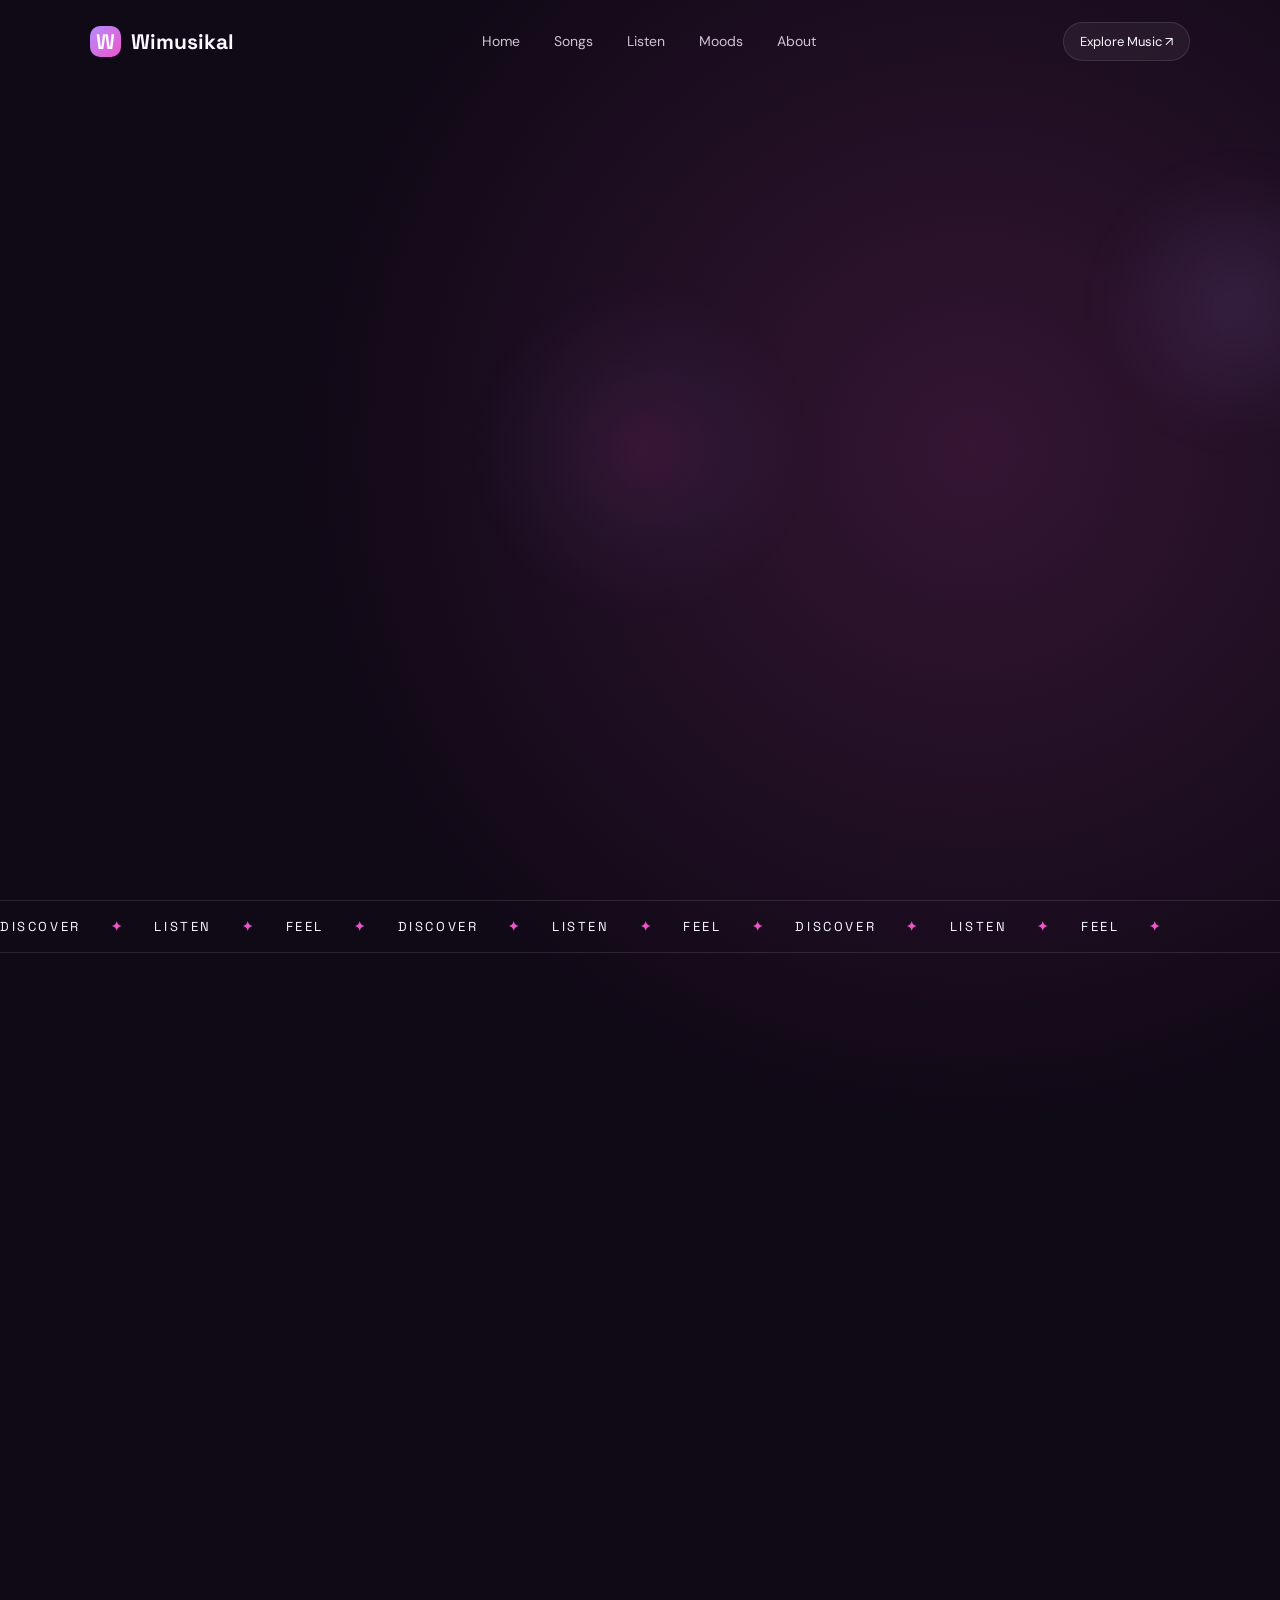
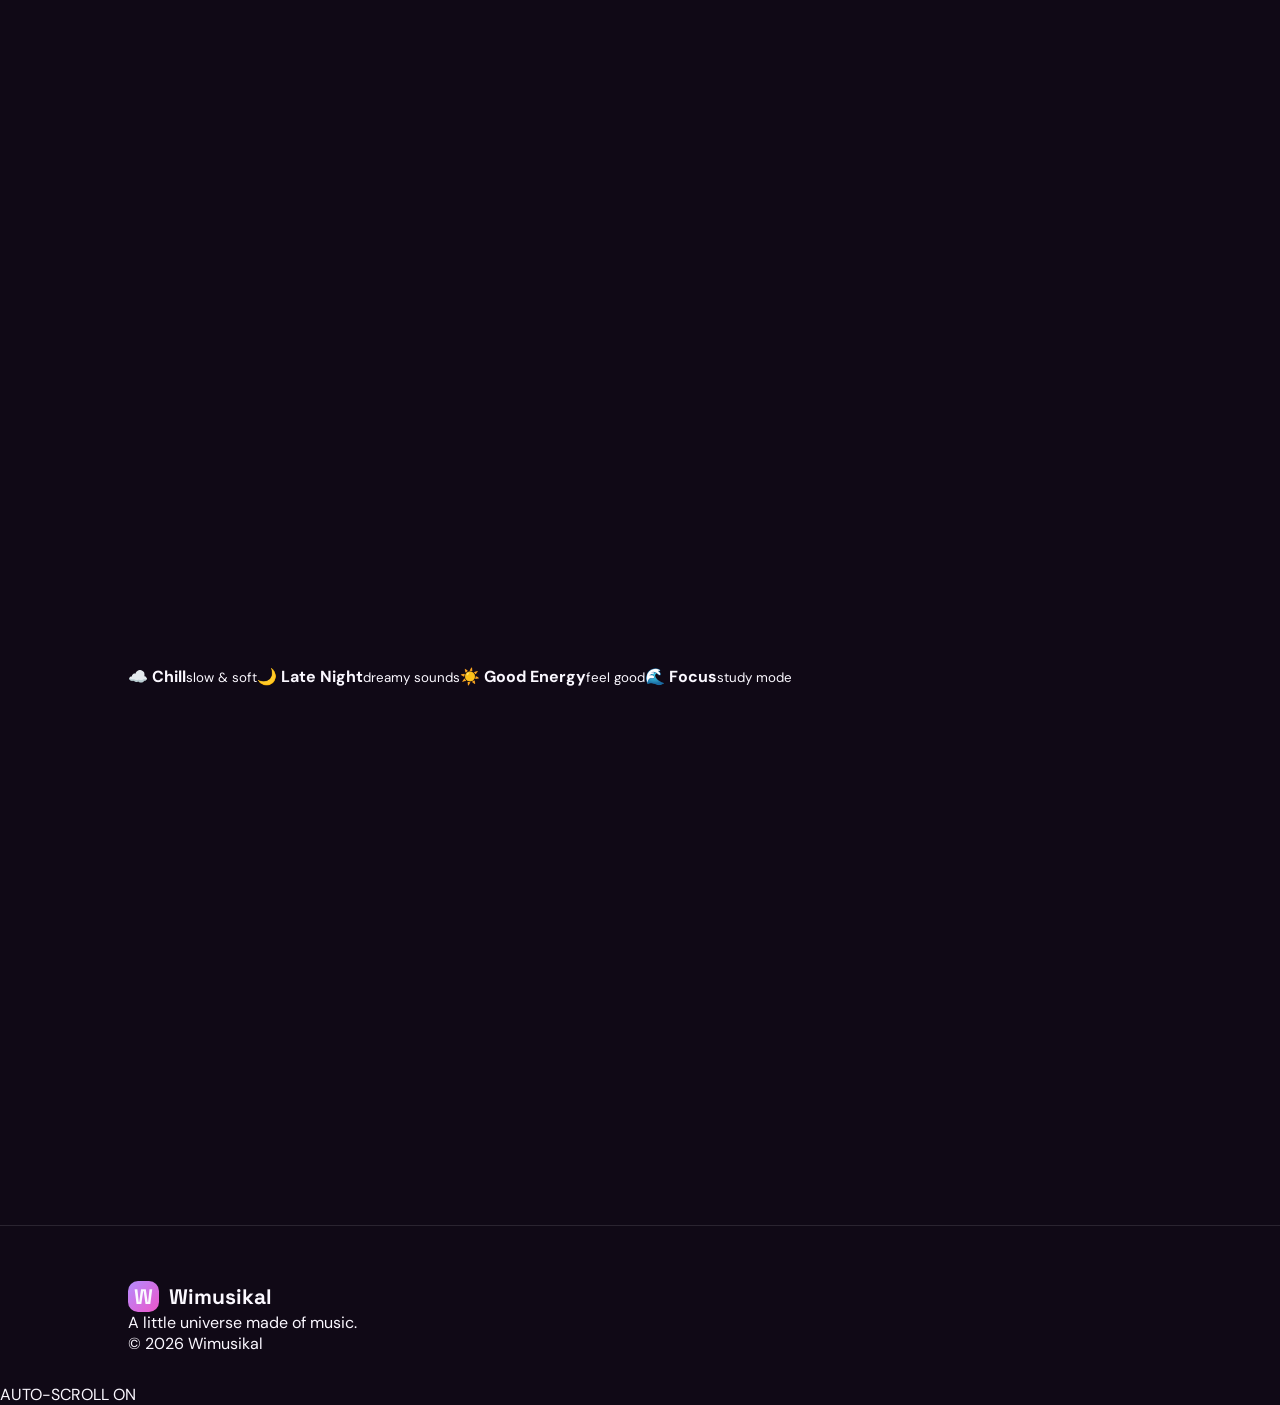
==== commit c7b3c614: "Add files via upload" ====
--- a/index.html
+++ b/index.html
@@ -1,23 +1,55 @@
 <!doctype html>
 <html lang="id">
 <head>
-<meta charset="utf-8"><meta name="viewport" content="width=device-width,initial-scale=1">
-<title>Wimusikal — Floating Playlist</title>
-<meta name="description" content="Wimusikal — playlist musik remaja dengan album cards dan continuous player.">
+<meta charset="utf-8">
+<meta name="viewport" content="width=device-width,initial-scale=1">
+<meta name="description" content="Wimusikal — ruang musik modern untuk remaja. Temukan lagu, mood, dan playlist favoritmu.">
+<title>Wimusikal — Music for Your Mood</title>
+<link rel="preconnect" href="https://fonts.googleapis.com">
+<link rel="preconnect" href="https://fonts.gstatic.com" crossorigin>
+<link href="https://fonts.googleapis.com/css2?family=DM+Sans:wght@400;500;600;700&family=Space+Grotesk:wght@500;600;700&display=swap" rel="stylesheet">
 <link rel="stylesheet" href="style.css">
 </head>
 <body>
-<header class="navbar"><a class="brand" href="#home"><span class="brand-mark">W</span> Wimusikal</a><nav><a href="#home">Home</a><a href="#playlist">Playlist</a><a href="#player">Listen</a><a href="#about">About</a></nav><a class="nav-btn" href="#playlist">Explore ↗</a></header>
+<div class="bg-orb orb-a"></div><div class="bg-orb orb-b"></div>
+<header class="navbar" id="navbar">
+  <a class="brand" href="#home" aria-label="Wimusikal home"><span class="brand-mark">W</span><span>Wimusikal</span></a>
+  <nav class="nav-links" aria-label="Main navigation">
+    <a href="#home">Home</a><a href="#songs">Songs</a><a href="#listen">Listen</a><a href="#moods">Moods</a><a href="#about">About</a>
+  </nav>
+  <a class="nav-cta" href="#songs">Explore Music <span>↗</span></a>
+</header>
 <main id="home">
-<section class="hero container"><div class="hero-copy"><p class="eyebrow">WIMUSIKAL • TEEN MUSIC SPACE</p><h1>Your mood.<br><em>Your playlist.</em></h1><p>Album cards yang bisa kamu pilih satu per satu. Tekan play dan playlist akan lanjut otomatis ke lagu berikutnya.</p><div class="actions"><a class="primary" href="#playlist">Explore Playlist <span>→</span></a><a class="secondary" href="#player">Open Player ↓</a></div></div><div class="hero-stack" aria-label="Preview playlist"><div class="stack-card back">03</div><div class="stack-card mid">02</div><div class="stack-card front"><span>NOW VIBING</span><strong>Dreamy<br>Afternoon</strong><small>Wimusikal Sessions</small><button class="hero-play" data-play="2">▶</button></div></div></section>
-<div class="marquee"><div>DISCOVER ✦ LISTEN ✦ FEEL ✦ DISCOVER ✦ LISTEN ✦ FEEL ✦</div></div>
-<section class="playlist-section container" id="playlist"><div class="section-head"><div><p class="kicker">LATEST COLLECTION</p><h2>Pick a track.<br><span>Keep the vibe going.</span></h2></div><p>Cards disusun berurutan supaya musik bisa berjalan terus tanpa harus memilih lagu lagi.</p></div>
-<div class="playlist-row">
-<article class="album-card active" data-index="0"><div class="album-art art-1"><span>01</span><div>☾</div></div><div class="album-info"><small>CHILL • PIANO</small><h3>Moonlit Steps</h3><p>Wimusikal Sessions</p></div><button class="card-play" data-play="0">▶</button></article>
-<article class="album-card" data-index="1"><div class="album-art art-2"><span>02</span><div>✦</div></div><div class="album-info"><small>LO-FI • DREAMY</small><h3>Cloudy Notes</h3><p>Wimusikal Sessions</p></div><button class="card-play" data-play="1">▶</button></article>
-<article class="album-card" data-index="2"><div class="album-art art-3"><span>03</span><div>♫</div></div><div class="album-info"><small>ACOUSTIC • CHILL</small><h3>Dreamy Afternoon</h3><p>Wimusikal Sessions</p></div><button class="card-play" data-play="2">▶</button></article>
-<article class="album-card" data-index="3"><div class="album-art art-4"><span>04</span><div>✧</div></div><div class="album-info"><small>UPBEAT • POP</small><h3>Good Energy</h3><p>Wimusikal Sessions</p></div><button class="card-play" data-play="3">▶</button></article>
-</div></section>
-<section class="player-section container" id="player"><div class="player"><div class="player-art" id="playerArt"><span>01</span></div><div class="player-info"><p class="kicker">NOW PLAYING</p><h2 id="title">Moonlit Steps</h2><p id="artist">Wimusikal Sessions</p><div class="progress-wrap"><input id="progress" type="range" min="0" max="100" value="0"><div class="times"><span id="current">0:00</span><span id="duration">0:00</span></div></div><div class="controls"><button id="prev">◀◀</button><button class="main-play" id="mainPlay">▶</button><button id="next">▶▶</button></div><label>VOL <input id="volume" type="range" min="0" max="1" step=".01" value=".55"></label></div></div><audio id="audio" preload="metadata"></audio></section>
-<section class="about container" id="about"><p class="kicker">THE WIMUSIKAL IDEA</p><h2>One playlist.<br><span>Four little worlds.</span></h2><p>Semua artwork dibuat sebagai ilustrasi lokal sehingga tidak bergantung pada hotlink gambar eksternal dan tidak ada broken image.</p></section>
-</main><footer class="container"><span>© 2026 Wimusikal</span><span>Made for music lovers ♡</span></footer><script src="script.js"></script></body></html>
+<section class="hero container">
+  <div class="hero-copy reveal">
+    <p class="eyebrow"><i></i> YOUR DAILY MUSIC SPACE</p>
+    <h1>Music for every<br><em>version</em> of you.</h1>
+    <p class="hero-text">Temukan lagu yang pas buat belajar, jalan sore, ngobrol, atau sekadar menikmati waktu sendiri.</p>
+    <div class="hero-actions"><a class="primary-btn" href="#songs">Find Your Song <span>→</span></a><a class="ghost-btn" href="#moods">Explore moods <span>↓</span></a></div>
+    <div class="stats"><div><b>100+</b><small>Tracks</small></div><div><b>20+</b><small>Moods</small></div><div><b>24/7</b><small>Good vibes</small></div></div>
+  </div>
+  <div class="hero-visual reveal delay">
+    <div class="hero-photo"><img src="assets/images/wimusikal-homepage-art.jpg" alt="Dreamy Wimusikal music illustration"></div>
+    <div class="floating-card"><span>♫</span><div><small>NOW VIBING</small><b>Make your moment sound better.</b></div></div>
+  </div>
+</section>
+<div class="marquee" aria-label="Discover Listen Feel"><div class="marquee-track"><span>DISCOVER</span><b>✦</b><span>LISTEN</span><b>✦</b><span>FEEL</span><b>✦</b><span>DISCOVER</span><b>✦</b><span>LISTEN</span><b>✦</b><span>FEEL</span><b>✦</b><span>DISCOVER</span><b>✦</b><span>LISTEN</span><b>✦</b><span>FEEL</span><b>✦</b></div></div>
+<section class="section container" id="songs">
+  <div class="section-head reveal"><div><p class="kicker">LATEST COLLECTION</p><h2>Songs you'll<br><span>want to replay.</span></h2></div><p>Playlist pilihan untuk suasana remaja yang chill, dreamy, happy, dan sedikit nostalgic.</p></div>
+  <div class="song-grid">
+    <article class="song-card reveal" data-index="0"><div class="cover"><img src="assets/images/moonlit-steps.jpg" alt="Moonlit Steps artwork"><span>01</span></div><div class="song-meta"><div><small>CHILL • PIANO</small><h3>Moonlit Steps</h3><p>Wimusikal Sessions</p></div><button class="song-play" data-play="0" aria-label="Play Moonlit Steps">▶</button></div></article>
+    <article class="song-card reveal" data-index="1"><div class="cover"><img src="assets/images/cloudy-notes.jpg" alt="Cloudy Notes artwork"><span>02</span></div><div class="song-meta"><div><small>LO-FI • DREAMY</small><h3>Cloudy Notes</h3><p>Wimusikal Sessions</p></div><button class="song-play" data-play="1" aria-label="Play Cloudy Notes">▶</button></div></article>
+    <article class="song-card reveal" data-index="2"><div class="cover"><img src="assets/images/dreamy-afternoon.jpg" alt="Dreamy Afternoon artwork"><span>03</span></div><div class="song-meta"><div><small>ACOUSTIC • CHILL</small><h3>Dreamy Afternoon</h3><p>Wimusikal Sessions</p></div><button class="song-play" data-play="2" aria-label="Play Dreamy Afternoon">▶</button></div></article>
+    <article class="song-card reveal" data-index="3"><div class="cover"><img src="assets/images/good-energy.jpg" alt="Good Energy artwork"><span>04</span></div><div class="song-meta"><div><small>UPBEAT • POP</small><h3>Good Energy</h3><p>Wimusikal Sessions</p></div><button class="song-play" data-play="3" aria-label="Play Good Energy">▶</button></div></article>
+  </div>
+</section>
+<section class="listen-section container" id="listen">
+  <div class="section-head reveal"><div><p class="kicker">WIMUSIKAL PLAYER</p><h2>Press play.<br><span>Stay awhile.</span></h2></div></div>
+  <div class="player reveal"><div class="player-cover" id="playerArt"><span>01</span></div><div class="player-info"><p class="kicker">NOW PLAYING</p><h3 id="title">Moonlit Steps</h3><p id="artist">Wimusikal Sessions</p><div class="progress-wrap"><input class="progress" id="progress" type="range" min="0" max="100" value="0"><div class="times"><span id="current">0:00</span><span id="duration">0:00</span></div></div><div class="controls"><button id="prev">◀◀</button><button class="big-play" id="mainPlay">▶</button><button id="next">▶▶</button></div><label class="volume">VOL <input id="volume" type="range" min="0" max="1" step=".01" value=".55"></label></div></div><audio id="audio" preload="metadata"></audio>
+</section>
+<section class="section moods container" id="moods"><div class="section-head reveal"><div><p class="kicker">CHOOSE YOUR MOOD</p><h2>What's your<br><span>vibe today?</span></h2></div></div><div class="mood-grid"><a href="#songs">☁️ <b>Chill</b><small>slow & soft</small></a><a href="#songs">🌙 <b>Late Night</b><small>dreamy sounds</small></a><a href="#songs">☀️ <b>Good Energy</b><small>feel good</small></a><a href="#songs">🌊 <b>Focus</b><small>study mode</small></a></div></section>
+<section class="about container" id="about"><div class="about-photo reveal"><img src="assets/images/wimusikal-homepage-art.jpg" alt="Wimusikal music illustration"></div><div class="about-copy reveal"><p class="kicker">THE WIMUSIKAL IDEA</p><h2>Music is more than<br><span>just a sound.</span></h2><p>Wimusikal adalah ruang kecil untuk menemukan lagu, mood, dan cerita yang terasa dekat dengan kehidupan sehari-hari.</p><a class="primary-btn" href="#songs">Explore the collection <span>→</span></a></div></section>
+</main>
+<footer class="container"><div><a class="brand" href="#home"><span class="brand-mark">W</span><span>Wimusikal</span></a><p>A little universe made of music.</p></div><span>© 2026 Wimusikal</span></footer>
+<script src="script.js"></script>
+</body></html>
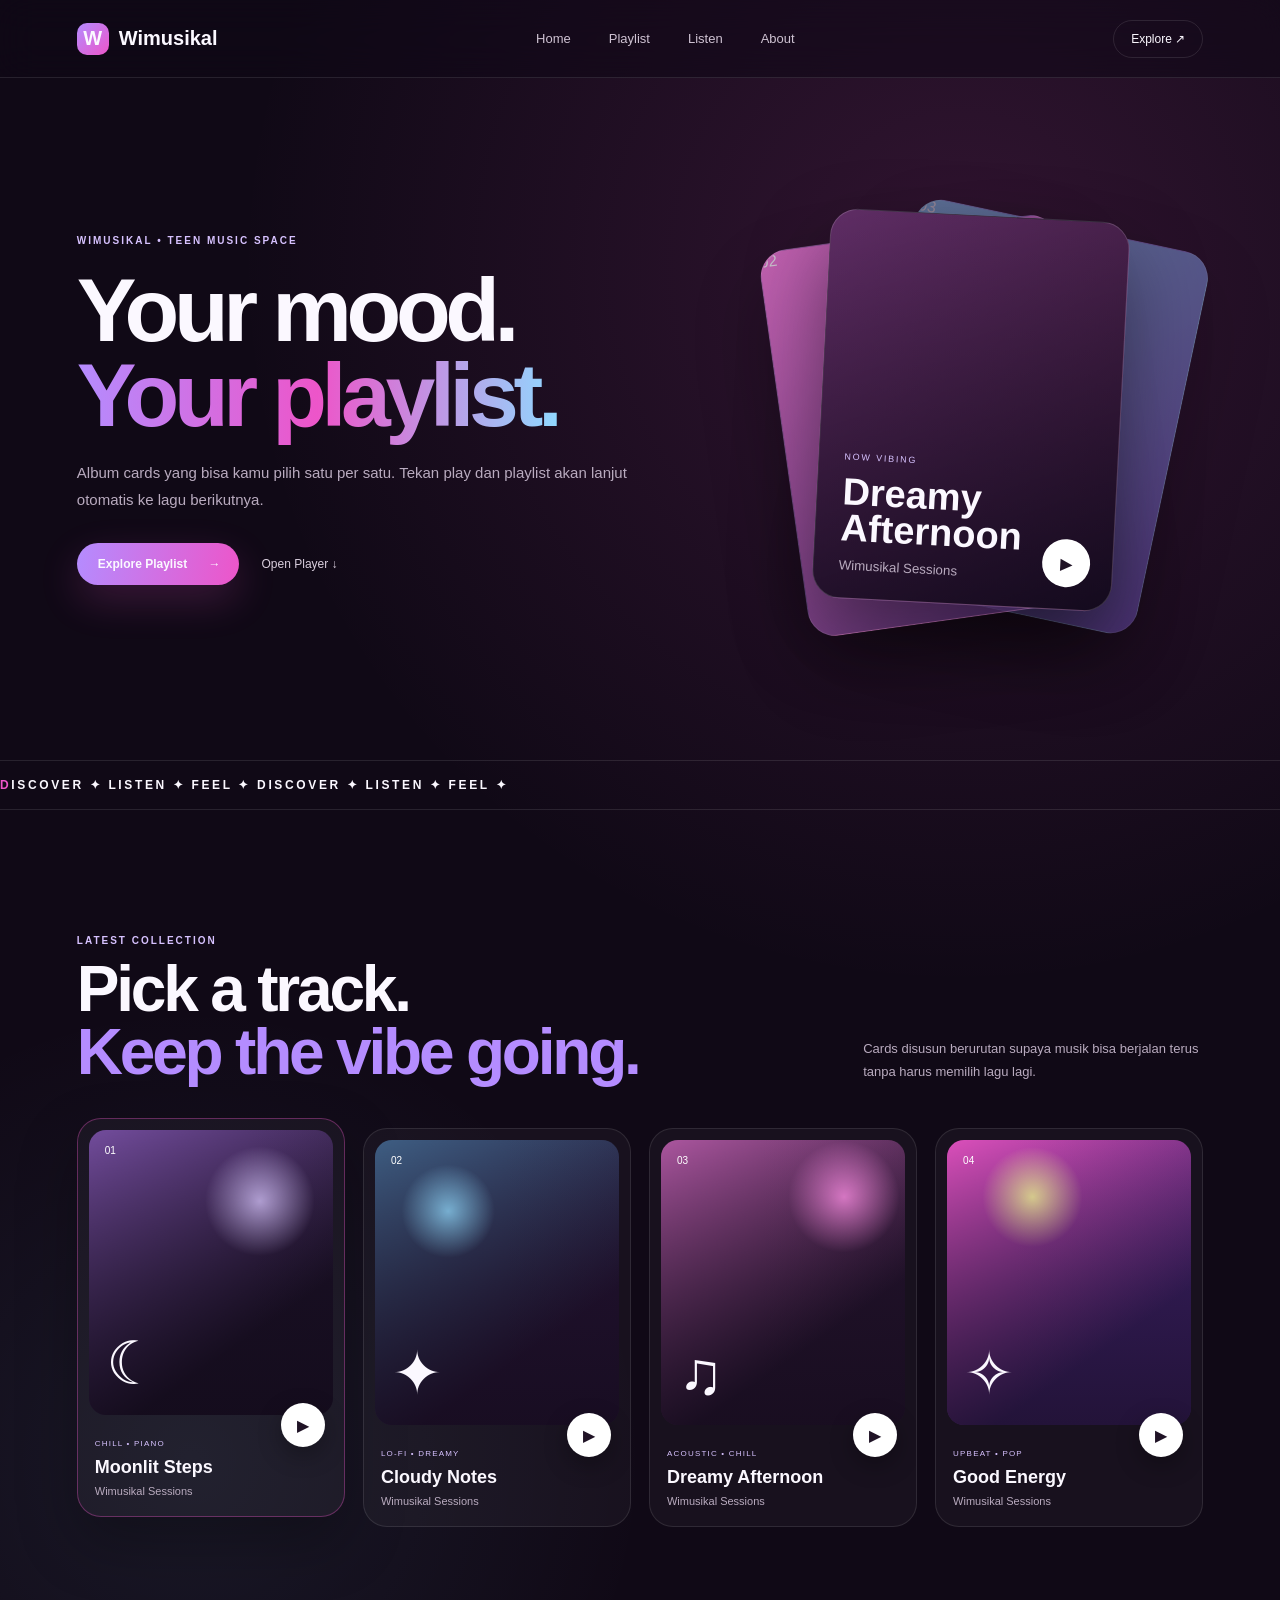
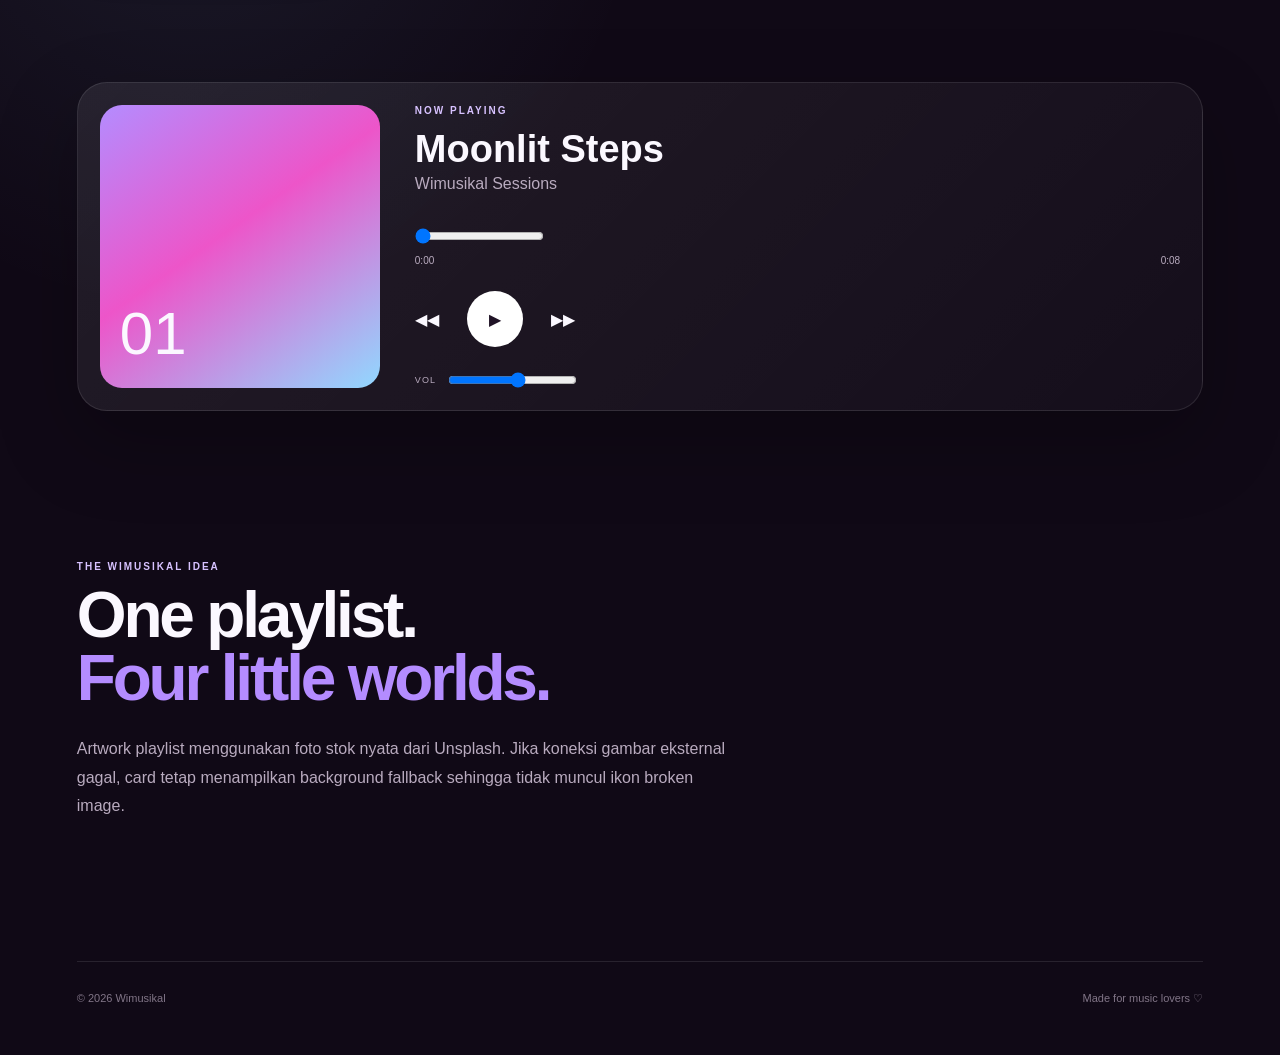
==== commit ecb88fdb: "Add files via upload" ====
--- a/index.html
+++ b/index.html
@@ -1,55 +1,23 @@
 <!doctype html>
 <html lang="id">
 <head>
-<meta charset="utf-8">
-<meta name="viewport" content="width=device-width,initial-scale=1">
-<meta name="description" content="Wimusikal — ruang musik modern untuk remaja. Temukan lagu, mood, dan playlist favoritmu.">
-<title>Wimusikal — Music for Your Mood</title>
-<link rel="preconnect" href="https://fonts.googleapis.com">
-<link rel="preconnect" href="https://fonts.gstatic.com" crossorigin>
-<link href="https://fonts.googleapis.com/css2?family=DM+Sans:wght@400;500;600;700&family=Space+Grotesk:wght@500;600;700&display=swap" rel="stylesheet">
+<meta charset="utf-8"><meta name="viewport" content="width=device-width,initial-scale=1">
+<title>Wimusikal — Floating Playlist</title>
+<meta name="description" content="Wimusikal — playlist musik remaja dengan album cards dan continuous player.">
 <link rel="stylesheet" href="style.css">
 </head>
 <body>
-<div class="bg-orb orb-a"></div><div class="bg-orb orb-b"></div>
-<header class="navbar" id="navbar">
-  <a class="brand" href="#home" aria-label="Wimusikal home"><span class="brand-mark">W</span><span>Wimusikal</span></a>
-  <nav class="nav-links" aria-label="Main navigation">
-    <a href="#home">Home</a><a href="#songs">Songs</a><a href="#listen">Listen</a><a href="#moods">Moods</a><a href="#about">About</a>
-  </nav>
-  <a class="nav-cta" href="#songs">Explore Music <span>↗</span></a>
-</header>
+<header class="navbar"><a class="brand" href="#home"><span class="brand-mark">W</span> Wimusikal</a><nav><a href="#home">Home</a><a href="#playlist">Playlist</a><a href="#player">Listen</a><a href="#about">About</a></nav><a class="nav-btn" href="#playlist">Explore ↗</a></header>
 <main id="home">
-<section class="hero container">
-  <div class="hero-copy reveal">
-    <p class="eyebrow"><i></i> YOUR DAILY MUSIC SPACE</p>
-    <h1>Music for every<br><em>version</em> of you.</h1>
-    <p class="hero-text">Temukan lagu yang pas buat belajar, jalan sore, ngobrol, atau sekadar menikmati waktu sendiri.</p>
-    <div class="hero-actions"><a class="primary-btn" href="#songs">Find Your Song <span>→</span></a><a class="ghost-btn" href="#moods">Explore moods <span>↓</span></a></div>
-    <div class="stats"><div><b>100+</b><small>Tracks</small></div><div><b>20+</b><small>Moods</small></div><div><b>24/7</b><small>Good vibes</small></div></div>
-  </div>
-  <div class="hero-visual reveal delay">
-    <div class="hero-photo"><img src="assets/images/wimusikal-homepage-art.jpg" alt="Dreamy Wimusikal music illustration"></div>
-    <div class="floating-card"><span>♫</span><div><small>NOW VIBING</small><b>Make your moment sound better.</b></div></div>
-  </div>
-</section>
-<div class="marquee" aria-label="Discover Listen Feel"><div class="marquee-track"><span>DISCOVER</span><b>✦</b><span>LISTEN</span><b>✦</b><span>FEEL</span><b>✦</b><span>DISCOVER</span><b>✦</b><span>LISTEN</span><b>✦</b><span>FEEL</span><b>✦</b><span>DISCOVER</span><b>✦</b><span>LISTEN</span><b>✦</b><span>FEEL</span><b>✦</b></div></div>
-<section class="section container" id="songs">
-  <div class="section-head reveal"><div><p class="kicker">LATEST COLLECTION</p><h2>Songs you'll<br><span>want to replay.</span></h2></div><p>Playlist pilihan untuk suasana remaja yang chill, dreamy, happy, dan sedikit nostalgic.</p></div>
-  <div class="song-grid">
-    <article class="song-card reveal" data-index="0"><div class="cover"><img src="assets/images/moonlit-steps.jpg" alt="Moonlit Steps artwork"><span>01</span></div><div class="song-meta"><div><small>CHILL • PIANO</small><h3>Moonlit Steps</h3><p>Wimusikal Sessions</p></div><button class="song-play" data-play="0" aria-label="Play Moonlit Steps">▶</button></div></article>
-    <article class="song-card reveal" data-index="1"><div class="cover"><img src="assets/images/cloudy-notes.jpg" alt="Cloudy Notes artwork"><span>02</span></div><div class="song-meta"><div><small>LO-FI • DREAMY</small><h3>Cloudy Notes</h3><p>Wimusikal Sessions</p></div><button class="song-play" data-play="1" aria-label="Play Cloudy Notes">▶</button></div></article>
-    <article class="song-card reveal" data-index="2"><div class="cover"><img src="assets/images/dreamy-afternoon.jpg" alt="Dreamy Afternoon artwork"><span>03</span></div><div class="song-meta"><div><small>ACOUSTIC • CHILL</small><h3>Dreamy Afternoon</h3><p>Wimusikal Sessions</p></div><button class="song-play" data-play="2" aria-label="Play Dreamy Afternoon">▶</button></div></article>
-    <article class="song-card reveal" data-index="3"><div class="cover"><img src="assets/images/good-energy.jpg" alt="Good Energy artwork"><span>04</span></div><div class="song-meta"><div><small>UPBEAT • POP</small><h3>Good Energy</h3><p>Wimusikal Sessions</p></div><button class="song-play" data-play="3" aria-label="Play Good Energy">▶</button></div></article>
-  </div>
-</section>
-<section class="listen-section container" id="listen">
-  <div class="section-head reveal"><div><p class="kicker">WIMUSIKAL PLAYER</p><h2>Press play.<br><span>Stay awhile.</span></h2></div></div>
-  <div class="player reveal"><div class="player-cover" id="playerArt"><span>01</span></div><div class="player-info"><p class="kicker">NOW PLAYING</p><h3 id="title">Moonlit Steps</h3><p id="artist">Wimusikal Sessions</p><div class="progress-wrap"><input class="progress" id="progress" type="range" min="0" max="100" value="0"><div class="times"><span id="current">0:00</span><span id="duration">0:00</span></div></div><div class="controls"><button id="prev">◀◀</button><button class="big-play" id="mainPlay">▶</button><button id="next">▶▶</button></div><label class="volume">VOL <input id="volume" type="range" min="0" max="1" step=".01" value=".55"></label></div></div><audio id="audio" preload="metadata"></audio>
-</section>
-<section class="section moods container" id="moods"><div class="section-head reveal"><div><p class="kicker">CHOOSE YOUR MOOD</p><h2>What's your<br><span>vibe today?</span></h2></div></div><div class="mood-grid"><a href="#songs">☁️ <b>Chill</b><small>slow & soft</small></a><a href="#songs">🌙 <b>Late Night</b><small>dreamy sounds</small></a><a href="#songs">☀️ <b>Good Energy</b><small>feel good</small></a><a href="#songs">🌊 <b>Focus</b><small>study mode</small></a></div></section>
-<section class="about container" id="about"><div class="about-photo reveal"><img src="assets/images/wimusikal-homepage-art.jpg" alt="Wimusikal music illustration"></div><div class="about-copy reveal"><p class="kicker">THE WIMUSIKAL IDEA</p><h2>Music is more than<br><span>just a sound.</span></h2><p>Wimusikal adalah ruang kecil untuk menemukan lagu, mood, dan cerita yang terasa dekat dengan kehidupan sehari-hari.</p><a class="primary-btn" href="#songs">Explore the collection <span>→</span></a></div></section>
-</main>
-<footer class="container"><div><a class="brand" href="#home"><span class="brand-mark">W</span><span>Wimusikal</span></a><p>A little universe made of music.</p></div><span>© 2026 Wimusikal</span></footer>
-<script src="script.js"></script>
-</body></html>
+<section class="hero container"><div class="hero-copy"><p class="eyebrow">WIMUSIKAL • TEEN MUSIC SPACE</p><h1>Your mood.<br><em>Your playlist.</em></h1><p>Album cards yang bisa kamu pilih satu per satu. Tekan play dan playlist akan lanjut otomatis ke lagu berikutnya.</p><div class="actions"><a class="primary" href="#playlist">Explore Playlist <span>→</span></a><a class="secondary" href="#player">Open Player ↓</a></div></div><div class="hero-stack" aria-label="Preview playlist"><div class="stack-card back">03</div><div class="stack-card mid">02</div><div class="stack-card front"><span>NOW VIBING</span><strong>Dreamy<br>Afternoon</strong><small>Wimusikal Sessions</small><button class="hero-play" data-play="2">▶</button></div></div></section>
+<div class="marquee"><div>DISCOVER ✦ LISTEN ✦ FEEL ✦ DISCOVER ✦ LISTEN ✦ FEEL ✦</div></div>
+<section class="playlist-section container" id="playlist"><div class="section-head"><div><p class="kicker">LATEST COLLECTION</p><h2>Pick a track.<br><span>Keep the vibe going.</span></h2></div><p>Cards disusun berurutan supaya musik bisa berjalan terus tanpa harus memilih lagu lagi.</p></div>
+<div class="playlist-row">
+<article class="album-card active" data-index="0"><div class="album-art art-1"><img src="https://images.unsplash.com/photo-1516280440614-37939bbacd81?auto=format&fit=crop&w=900&q=85" alt="Remaja menikmati musik dengan headphone" loading="lazy" onerror="this.style.display='none'"><span>01</span><div>☾</div></div><div class="album-info"><small>CHILL • PIANO</small><h3>Moonlit Steps</h3><p>Wimusikal Sessions</p></div><button class="card-play" data-play="0">▶</button></article>
+<article class="album-card" data-index="1"><div class="album-art art-2"><img src="https://images.unsplash.com/photo-1511379938547-c1f69419868d?auto=format&fit=crop&w=900&q=85" alt="Suasana studio musik dan alat musik" loading="lazy" onerror="this.style.display='none'"><span>02</span><div>✦</div></div><div class="album-info"><small>LO-FI • DREAMY</small><h3>Cloudy Notes</h3><p>Wimusikal Sessions</p></div><button class="card-play" data-play="1">▶</button></article>
+<article class="album-card" data-index="2"><div class="album-art art-3"><img src="https://images.unsplash.com/photo-1524368535928-5b5e00ddc76b?auto=format&fit=crop&w=900&q=85" alt="Penampilan musik dengan suasana konser" loading="lazy" onerror="this.style.display='none'"><span>03</span><div>♫</div></div><div class="album-info"><small>ACOUSTIC • CHILL</small><h3>Dreamy Afternoon</h3><p>Wimusikal Sessions</p></div><button class="card-play" data-play="2">▶</button></article>
+<article class="album-card" data-index="3"><div class="album-art art-4"><img src="https://images.unsplash.com/photo-1492684223066-81342ee5ff30?auto=format&fit=crop&w=900&q=85" alt="Konser musik dengan energi positif" loading="lazy" onerror="this.style.display='none'"><span>04</span><div>✧</div></div><div class="album-info"><small>UPBEAT • POP</small><h3>Good Energy</h3><p>Wimusikal Sessions</p></div><button class="card-play" data-play="3">▶</button></article>
+</div></section>
+<section class="player-section container" id="player"><div class="player"><div class="player-art" id="playerArt"><span>01</span></div><div class="player-info"><p class="kicker">NOW PLAYING</p><h2 id="title">Moonlit Steps</h2><p id="artist">Wimusikal Sessions</p><div class="progress-wrap"><input id="progress" type="range" min="0" max="100" value="0"><div class="times"><span id="current">0:00</span><span id="duration">0:00</span></div></div><div class="controls"><button id="prev">◀◀</button><button class="main-play" id="mainPlay">▶</button><button id="next">▶▶</button></div><label>VOL <input id="volume" type="range" min="0" max="1" step=".01" value=".55"></label></div></div><audio id="audio" preload="metadata"></audio></section>
+<section class="about container" id="about"><p class="kicker">THE WIMUSIKAL IDEA</p><h2>One playlist.<br><span>Four little worlds.</span></h2><p>Artwork playlist menggunakan foto stok nyata dari Unsplash. Jika koneksi gambar eksternal gagal, card tetap menampilkan background fallback sehingga tidak muncul ikon broken image.</p></section>
+</main><footer class="container"><span>© 2026 Wimusikal</span><span>Made for music lovers ♡</span></footer><script src="script.js"></script></body></html>
--- a/style.css
+++ b/style.css
@@ -1,267 +1 @@
-:root{--bg:#100916;--purple:#b48cff;--magenta:#ed55c9;--pink:#ff8ee7;--text:#fbf8ff;--muted:#b9abbf;--line:rgba(255,255,255,.11)}
-*{box-sizing:border-box;margin:0;padding:0}html{scroll-behavior:smooth}body{background:radial-gradient(circle at 76% 15%,rgba(237,85,201,.16),transparent 25%),var(--bg);color:var(--text);font-family:"DM Sans",sans-serif;overflow-x:hidden}body:after{content:"";position:fixed;width:340px;height:340px;left:var(--mx,50%);top:var(--my,50%);transform:translate(-50%,-50%);border-radius:50%;pointer-events:none;background:radial-gradient(circle,rgba(237,85,201,.09),transparent 68%);z-index:1;transition:left .12s,top .12s}a{color:inherit;text-decoration:none}button{font:inherit;color:inherit;border:0;background:none;cursor:pointer}
-.navbar{position:fixed;top:0;width:100%;height:82px;padding:0 7vw;display:flex;align-items:center;justify-content:space-between;z-index:20;transition:.3s}.navbar.scrolled{background:rgba(16,9,22,.8);backdrop-filter:blur(18px);border-bottom:1px solid var(--line)}.brand{display:flex;align-items:center;gap:10px;font-family:"Space Grotesk";font-size:21px;font-weight:700}.brand-mark{display:grid;place-items:center;width:31px;height:31px;border-radius:10px;background:linear-gradient(135deg,var(--purple),var(--magenta))}.nav-links{display:flex;gap:34px}.nav-links a{color:#cfc3d3;font-size:14px;transition:.25s}.nav-links a:hover{color:#fff}.nav-cta{border:1px solid var(--line);border-radius:999px;padding:10px 16px;font-size:13px;background:rgba(255,255,255,.05)}
-.hero{min-height:900px;padding:150px 10vw 90px;display:grid;grid-template-columns:1.05fr .95fr;align-items:center;gap:60px}.eyebrow,.section-kicker{color:#d7c2ff;font-size:11px;letter-spacing:.19em;font-weight:700}.eyebrow{display:flex;gap:9px;margin-bottom:24px}.eyebrow span{width:6px;height:6px;background:var(--magenta);border-radius:50%}.hero h1{font-family:"Space Grotesk";font-size:clamp(58px,7vw,105px);line-height:.93;letter-spacing:-.065em}.hero h1 em{font-style:normal;background:linear-gradient(90deg,#d7c2ff,var(--pink));-webkit-background-clip:text;color:transparent}.hero-text{max-width:590px;color:var(--muted);font-size:16px;line-height:1.8;margin:30px 0}.hero-actions{display:flex;align-items:center;gap:25px}.primary-btn{position:relative;display:inline-flex;align-items:center;gap:24px;padding:14px 18px 14px 22px;border-radius:999px;background:linear-gradient(100deg,var(--purple),var(--magenta));font-size:13px;font-weight:700;box-shadow:0 12px 35px rgba(237,85,201,.18);transition:.25s;will-change:transform}.primary-btn span{width:27px;height:27px;border-radius:50%;background:rgba(255,255,255,.17);display:grid;place-items:center}.text-btn{font-size:13px;color:#d9cedd}.mini-stats{display:flex;gap:35px;margin-top:65px}.mini-stats div{display:flex;flex-direction:column;gap:4px}.mini-stats strong{font-family:"Space Grotesk";font-size:21px}.mini-stats span{color:var(--muted);font-size:11px}
-.hero-visual{display:grid;place-items:center;position:relative;min-height:600px}.music-card{width:min(385px,90%);padding:18px;border:1px solid rgba(255,255,255,.14);border-radius:29px;background:linear-gradient(145deg,rgba(255,255,255,.1),rgba(255,255,255,.035));box-shadow:0 35px 80px rgba(0,0,0,.35);backdrop-filter:blur(20px);position:relative;z-index:2;transform:rotate(3deg);transition:transform .16s ease,box-shadow .3s;will-change:transform}.card-top{display:flex;justify-content:space-between;color:#a99cae;font-size:9px;letter-spacing:.16em;padding:4px 5px 15px}.album-art{height:345px;border-radius:21px;overflow:hidden;position:relative}.stock-hero{background:linear-gradient(135deg,rgba(237,85,201,.4),rgba(40,20,70,.5)),url("https://images.unsplash.com/photo-1511379938547-c1f69419868d?auto=format&fit=crop&w=1200&q=85") center/cover no-repeat}.vinyl{position:absolute;width:260px;height:260px;border-radius:50%;right:-65px;bottom:-30px;background:repeating-radial-gradient(circle,#25182f 0 3px,#17101f 4px 8px);box-shadow:-15px -10px 45px rgba(0,0,0,.3)}.music-card:hover .vinyl{animation:spin 7s linear infinite}.album-label{position:absolute;left:31px;bottom:28px;font-family:"Space Grotesk";font-weight:700;font-size:35px;line-height:.8}.album-label small{font-size:8px;letter-spacing:.25em}.track-info{display:flex;justify-content:space-between;align-items:center;padding:20px 4px 12px}.track-info h3{font-family:"Space Grotesk";font-size:20px}.track-info p,.muted{color:var(--muted);font-size:11px;margin-top:5px}.heart{color:var(--pink);font-size:26px}.progress{height:3px;background:rgba(255,255,255,.12)}.progress span{display:block;width:63%;height:100%;background:linear-gradient(90deg,var(--purple),var(--magenta))}.time-row{display:flex;justify-content:space-between;color:#8f8294;font-size:8px;margin:8px 0 15px}.player-controls{display:flex;align-items:center;justify-content:space-around;color:#a99fae;font-size:12px}.play-btn{width:46px;height:46px;border-radius:50%;display:grid;place-items:center;background:#fff;color:#201326}
-.orbit{position:absolute;border:1px solid rgba(213,184,255,.12);border-radius:50%;width:520px;height:520px}.orbit-a{transform:rotate(25deg) scaleY(.5)}.orbit-b{width:600px;height:600px;transform:rotate(-25deg) scaleY(.48)}
-.marquee{border-top:1px solid var(--line);border-bottom:1px solid var(--line);overflow:hidden;padding:17px 0}.marquee-track{display:flex;gap:30px;width:max-content;animation:marquee 22s linear infinite;font-family:"Space Grotesk";font-size:13px;letter-spacing:.2em}.marquee b{color:var(--magenta)}
-.section{padding:145px 10vw}.section-heading{display:flex;justify-content:space-between;align-items:end;gap:60px;margin-bottom:55px}.section-heading h2,.about-copy h2,.cta-section h2{font-family:"Space Grotesk";font-size:clamp(42px,5vw,67px);line-height:.98;letter-spacing:-.05em;margin-top:13px}.section-heading h2 span,.about-copy h2 span,.cta-section h2 span{color:var(--purple)}.section-description{max-width:350px;color:var(--muted);font-size:13px;line-height:1.8}.playlist-grid{display:grid;grid-template-columns:repeat(3,1fr);gap:20px}.playlist-card{padding:12px;border:1px solid var(--line);border-radius:23px;background:rgba(255,255,255,.035);transition:.38s;position:relative;overflow:hidden}.playlist-card:hover{transform:translateY(-10px) scale(1.012);box-shadow:0 28px 65px rgba(0,0,0,.28)}.art{height:290px;border-radius:16px;position:relative;overflow:hidden;background-size:cover;background-position:center;transition:.65s}.playlist-card:hover .art{transform:scale(1.045);filter:brightness(1.06) saturate(1.12)}.stock-morning{background-image:linear-gradient(135deg,rgba(237,85,201,.3),rgba(35,18,60,.35)),url("https://images.unsplash.com/photo-1524368535928-5b5e00ddc76b?auto=format&fit=crop&w=1200&q=85")}.stock-night{background-image:linear-gradient(135deg,rgba(90,40,120,.35),rgba(10,7,25,.48)),url("https://images.unsplash.com/photo-1516280440614-37939bbacd81?auto=format&fit=crop&w=1200&q=85")}.stock-energy{background-image:linear-gradient(135deg,rgba(237,85,201,.28),rgba(35,15,70,.42)),url("https://images.unsplash.com/photo-1492684223066-81342ee5ff30?auto=format&fit=crop&w=1200&q=85")}.art>span{position:absolute;top:15px;left:16px;font-size:10px}.playlist-meta{display:flex;justify-content:space-between;align-items:center;padding:20px 7px 7px}.playlist-meta p{font-size:9px;color:#d7c2ff;letter-spacing:.14em}.playlist-meta h3{font-family:"Space Grotesk";font-size:21px;margin-top:4px}.playlist-meta button{width:37px;height:37px;border-radius:50%;background:#fff;color:#201226}.playlist-card:after{content:"";position:absolute;top:-130%;left:-75%;width:42%;height:360%;transform:rotate(24deg);background:linear-gradient(90deg,transparent,rgba(255,255,255,.13),transparent);transition:left .8s}.playlist-card:hover:after{left:130%}
-.genre-list{border-top:1px solid var(--line)}.genre-pill{display:grid;grid-template-columns:70px 1fr auto;align-items:center;padding:24px 8px;border-bottom:1px solid var(--line);font-family:"Space Grotesk";font-size:clamp(22px,3vw,36px);transition:.3s}.genre-pill:hover{padding-left:20px;color:var(--pink)}.genre-pill i{font-style:normal;color:var(--purple);transition:.3s}.genre-pill:hover i{transform:translate(5px,-5px)}
-.about-section{padding:130px 13vw;display:grid;grid-template-columns:1fr 1fr;align-items:center;gap:100px}.about-art{height:450px;display:grid;place-items:center;position:relative}.sound-ring{width:310px;height:310px;border-radius:50%;background:repeating-radial-gradient(circle,transparent 0 9px,rgba(213,185,255,.08) 10px 12px);animation:pulse 4s ease-in-out infinite}.about-letter{position:absolute;font-family:"Space Grotesk";font-size:150px;font-weight:700;background:linear-gradient(135deg,#fff,var(--purple),var(--magenta));-webkit-background-clip:text;color:transparent}.floating-note{position:absolute;color:var(--pink);font-size:28px;animation:float 3.5s ease-in-out infinite}.note-one{top:70px;right:90px}.note-two{bottom:75px;left:90px;animation-delay:1s}.about-copy>p:not(.section-kicker){color:var(--muted);line-height:1.9;font-size:14px;max-width:480px;margin:28px 0}
-.cta-section{margin:100px 10vw 140px;padding:100px 30px;text-align:center;border:1px solid var(--line);border-radius:32px;background:radial-gradient(circle at 50% 20%,rgba(237,85,201,.16),transparent 35%)}.cta-section .primary-btn{margin-top:35px}footer{border-top:1px solid var(--line);padding:55px 10vw 30px}.footer-brand p{color:var(--muted);font-size:11px;margin-top:12px}.footer-bottom{margin-top:55px;padding-top:20px;border-top:1px solid var(--line);display:flex;justify-content:space-between;color:#786d7c;font-size:10px}
-.reveal{opacity:0;transform:translateY(30px);transition:opacity .8s,transform .8s}.reveal.show{opacity:1;transform:none}
-@keyframes marquee{to{transform:translateX(-50%)}}@keyframes spin{to{transform:rotate(360deg)}}@keyframes pulse{50%{transform:scale(1.07)}}@keyframes float{50%{transform:translateY(-14px) rotate(8deg)}}
-@media(max-width:900px){.nav-links{display:none}.hero{grid-template-columns:1fr;padding:135px 7vw 80px;text-align:center}.eyebrow{justify-content:center}.hero-text{margin:30px auto}.hero-actions,.mini-stats{justify-content:center}.section,.about-section{padding:90px 7vw}.section-heading{align-items:start;flex-direction:column}.playlist-grid{grid-template-columns:1fr}.about-section{grid-template-columns:1fr;gap:40px}.about-copy{text-align:center}}
-@media(max-width:520px){body:after{display:none}.hero h1{font-size:52px}.hero-actions{flex-direction:column}.music-card{width:330px}.album-art{height:300px}.orbit{width:400px;height:400px}.footer-bottom{flex-direction:column;gap:10px}}
-@media(prefers-reduced-motion:reduce){*,*:before,*:after{animation-duration:.001ms!important;transition-duration:.001ms!important;scroll-behavior:auto!important}}
-
-/* ===== WIMUSIKAL ANIMATION PACK ===== */
-
-/* Smooth page feel */
-html { scroll-behavior: smooth; }
-
-/* Ambient cursor spotlight */
-body::after {
-  content: "";
-  position: fixed;
-  width: 360px;
-  height: 360px;
-  left: var(--mx, 50%);
-  top: var(--my, 50%);
-  transform: translate(-50%, -50%);
-  border-radius: 50%;
-  pointer-events: none;
-  z-index: 1;
-  background: radial-gradient(circle,
-    rgba(237,85,201,.10) 0%,
-    rgba(180,140,255,.04) 35%,
-    transparent 68%);
-  transition: left .12s ease-out, top .12s ease-out;
-}
-
-/* Floating ambient lights */
-body::before {
-  content: "";
-  position: fixed;
-  width: 280px;
-  height: 280px;
-  right: -100px;
-  top: 18%;
-  border-radius: 50%;
-  background: radial-gradient(circle, rgba(180,140,255,.13), transparent 70%);
-  filter: blur(20px);
-  pointer-events: none;
-  z-index: 0;
-  animation: ambientFloat 8s ease-in-out infinite;
-}
-
-@keyframes ambientFloat {
-  0%,100% { transform: translate3d(0,0,0) scale(1); }
-  50% { transform: translate3d(-35px,25px,0) scale(1.12); }
-}
-
-/* Music card 3D */
-.music-card {
-  transform-style: preserve-3d;
-  will-change: transform;
-  transition:
-    transform .16s ease,
-    box-shadow .35s ease,
-    border-color .35s ease;
-}
-
-.music-card:hover {
-  border-color: rgba(237,85,201,.25);
-  box-shadow:
-    0 40px 90px rgba(0,0,0,.42),
-    0 0 45px rgba(237,85,201,.12);
-}
-
-/* Album image movement */
-.album-art,
-.art {
-  transition:
-    transform .65s cubic-bezier(.2,.8,.2,1),
-    filter .45s ease;
-}
-
-.playlist-card:hover .art {
-  transform: scale(1.045);
-  filter: brightness(1.08) saturate(1.13);
-}
-
-/* Vinyl */
-.music-card:hover .vinyl {
-  animation: vinylSpin 7s linear infinite;
-}
-
-@keyframes vinylSpin {
-  to { transform: rotate(360deg); }
-}
-
-/* Playlist cards */
-.playlist-card {
-  position: relative;
-  overflow: hidden;
-  transition:
-    transform .38s cubic-bezier(.2,.8,.2,1),
-    box-shadow .38s ease,
-    border-color .38s ease;
-}
-
-.playlist-card:hover {
-  transform: translateY(-10px) scale(1.012);
-  border-color: rgba(237,85,201,.25);
-  box-shadow:
-    0 28px 65px rgba(0,0,0,.30),
-    0 0 35px rgba(237,85,201,.08);
-}
-
-/* Light sweep */
-.playlist-card::after {
-  content: "";
-  position: absolute;
-  top: -130%;
-  left: -75%;
-  width: 42%;
-  height: 360%;
-  transform: rotate(24deg);
-  background: linear-gradient(
-    90deg,
-    transparent,
-    rgba(255,255,255,.15),
-    transparent
-  );
-  pointer-events: none;
-  transition: left .8s cubic-bezier(.2,.8,.2,1);
-}
-
-.playlist-card:hover::after {
-  left: 130%;
-}
-
-/* Magnetic buttons */
-.primary-btn,
-.nav-cta {
-  will-change: transform;
-  transition:
-    transform .2s ease,
-    box-shadow .3s ease,
-    filter .3s ease;
-}
-
-.primary-btn:hover,
-.nav-cta:hover {
-  filter: brightness(1.08);
-}
-
-.primary-btn:hover {
-  box-shadow: 0 18px 45px rgba(237,85,201,.30);
-}
-
-/* Genre interaction */
-.genre-pill {
-  position: relative;
-  overflow: hidden;
-  transition:
-    padding-left .3s ease,
-    color .3s ease,
-    background .3s ease;
-}
-
-.genre-pill::before {
-  content: "";
-  position: absolute;
-  left: 0;
-  top: 0;
-  bottom: 0;
-  width: 3px;
-  background: linear-gradient(var(--purple), var(--magenta));
-  transform: scaleY(0);
-  transform-origin: center;
-  transition: transform .3s ease;
-}
-
-.genre-pill:hover::before {
-  transform: scaleY(1);
-}
-
-.genre-pill:hover {
-  padding-left: 20px;
-  background: rgba(237,85,201,.035);
-}
-
-/* Number shimmer */
-.genre-pill span {
-  transition: color .3s ease, transform .3s ease;
-}
-
-.genre-pill:hover span {
-  color: var(--pink);
-  transform: translateX(4px);
-}
-
-/* Floating notes */
-.floating-note {
-  animation: noteFloat 3.5s ease-in-out infinite;
-}
-
-.note-two {
-  animation-delay: 1.1s;
-}
-
-@keyframes noteFloat {
-  0%,100% { transform: translateY(0) rotate(0deg); }
-  50% { transform: translateY(-14px) rotate(8deg); }
-}
-
-/* Reveal animation */
-.reveal {
-  opacity: 0;
-  transform: translateY(28px);
-  transition:
-    opacity .8s ease,
-    transform .8s cubic-bezier(.2,.8,.2,1);
-}
-
-.reveal.show {
-  opacity: 1;
-  transform: translateY(0);
-}
-
-.reveal.delay {
-  transition-delay: .15s;
-}
-
-/* Marquee */
-.marquee-track {
-  will-change: transform;
-}
-
-/* Mobile */
-@media (max-width: 700px) {
-  body::after,
-  body::before {
-    display: none;
-  }
-
-  .music-card {
-    transform: none !important;
-  }
-
-  .playlist-card:hover {
-    transform: translateY(-5px);
-  }
-}
-
-/* Accessibility */
-@media (prefers-reduced-motion: reduce) {
-  *,
-  *::before,
-  *::after {
-    animation-duration: .001ms !important;
-    animation-iteration-count: 1 !important;
-    transition-duration: .001ms !important;
-    scroll-behavior: auto !important;
-  }
-}
+:root{--bg:#100916;--panel:#191022;--purple:#b48cff;--magenta:#ed55c9;--blue:#91d8ff;--text:#fbf8ff;--muted:#b9abbf;--line:rgba(255,255,255,.1)}*{box-sizing:border-box;margin:0;padding:0}html{scroll-behavior:smooth}body{background:radial-gradient(circle at 75% 10%,rgba(237,85,201,.15),transparent 28%),radial-gradient(circle at 15% 55%,rgba(145,216,255,.08),transparent 25%),var(--bg);color:var(--text);font-family:Arial,sans-serif;overflow-x:hidden}a{color:inherit;text-decoration:none}button{font:inherit;border:0;color:inherit;background:none;cursor:pointer}.container{width:min(1180px,88vw);margin:auto}.navbar{height:78px;position:fixed;inset:0 0 auto;z-index:20;display:flex;align-items:center;justify-content:space-between;padding:0 6vw;background:rgba(16,9,22,.55);backdrop-filter:blur(18px);border-bottom:1px solid var(--line)}.brand{font-size:20px;font-weight:800;display:flex;gap:10px;align-items:center}.brand-mark{display:grid;place-items:center;width:32px;height:32px;border-radius:10px;background:linear-gradient(135deg,var(--purple),var(--magenta))}.navbar nav{display:flex;gap:38px}.navbar nav a{font-size:13px;color:#cfc3d3;transition:.25s}.navbar nav a:hover{color:#fff}.nav-btn{padding:11px 17px;border:1px solid var(--line);border-radius:999px;font-size:12px}.hero{min-height:760px;padding-top:150px;padding-bottom:90px;display:grid;grid-template-columns:1fr .8fr;align-items:center;gap:80px}.eyebrow,.kicker{font-size:10px;letter-spacing:.2em;font-weight:800;color:#d7c2ff}.hero h1{font-size:clamp(55px,7vw,92px);line-height:.94;letter-spacing:-.06em;margin:22px 0}.hero h1 em{font-style:normal;background:linear-gradient(90deg,var(--purple),var(--magenta),var(--blue));-webkit-background-clip:text;color:transparent}.hero-copy>p:not(.eyebrow){max-width:570px;color:var(--muted);line-height:1.8;font-size:15px}.actions{display:flex;gap:20px;margin-top:30px}.primary{padding:14px 18px 14px 21px;border-radius:999px;background:linear-gradient(100deg,var(--purple),var(--magenta));font-size:12px;font-weight:800;box-shadow:0 15px 40px rgba(237,85,201,.2)}.primary span{margin-left:18px}.secondary{padding:14px 3px;font-size:12px;color:#d9cedd}.hero-stack{height:450px;position:relative;display:grid;place-items:center}.stack-card{position:absolute;width:300px;height:390px;border-radius:28px;border:1px solid rgba(255,255,255,.15);box-shadow:0 35px 80px rgba(0,0,0,.4);overflow:hidden;transition:.5s}.stack-card.back{background:linear-gradient(135deg,#8ccfff,#7c58c9);transform:rotate(12deg) translate(55px,-5px);opacity:.5}.stack-card.mid{background:linear-gradient(135deg,#f47bdc,#50307c);transform:rotate(-8deg) translate(-40px,10px);opacity:.75}.stack-card.front{padding:25px;display:flex;flex-direction:column;justify-content:flex-end;background:linear-gradient(160deg,rgba(237,85,201,.25),rgba(20,10,30,.9)),linear-gradient(135deg,#302044,#120c19);transform:rotate(3deg)}.stack-card.front:hover{transform:rotate(0) translateY(-12px)}.stack-card.front span{font-size:9px;letter-spacing:.2em;color:#d7c2ff}.stack-card.front strong{font-size:38px;line-height:.95;margin:12px 0}.stack-card.front small{color:var(--muted)}.hero-play{width:48px;height:48px;border-radius:50%;background:#fff;color:#201326;position:absolute;right:22px;bottom:22px}.marquee{overflow:hidden;border-block:1px solid var(--line);padding:17px 0;white-space:nowrap}.marquee div{width:max-content;animation:marquee 18s linear infinite;font-size:12px;letter-spacing:.22em;font-weight:700}.marquee div::first-letter{color:var(--magenta)}@keyframes marquee{to{transform:translateX(-50%)}}.playlist-section{padding:125px 0}.section-head{display:flex;justify-content:space-between;align-items:end;gap:50px;margin-bottom:45px}.section-head h2,.about h2{font-size:clamp(40px,5vw,64px);line-height:.98;letter-spacing:-.05em;margin-top:12px}.section-head h2 span,.about h2 span{color:var(--purple)}.section-head>p{max-width:340px;color:var(--muted);font-size:13px;line-height:1.8}.playlist-row{display:grid;grid-template-columns:repeat(4,1fr);gap:18px}.album-card{position:relative;padding:11px;border:1px solid var(--line);border-radius:24px;background:rgba(255,255,255,.035);transition:.4s;overflow:hidden}.album-card:hover,.album-card.active{transform:translateY(-10px);border-color:rgba(237,85,201,.35);box-shadow:0 25px 60px rgba(0,0,0,.28)}.album-art{height:285px;border-radius:17px;position:relative;overflow:hidden;display:flex;align-items:flex-end;padding:17px;font-size:60px} .album-art img{position:absolute;inset:0;width:100%;height:100%;object-fit:cover;display:block;filter:saturate(.95) contrast(1.02);transition:transform .65s cubic-bezier(.2,.8,.2,1),filter .45s ease}.album-card:hover .album-art img{transform:scale(1.07);filter:saturate(1.08) brightness(1.05)}.album-art::after{content:"";position:absolute;inset:0;background:linear-gradient(180deg,rgba(16,9,22,.08),rgba(16,9,22,.58));pointer-events:none}.album-art>span,.album-art>div{position:relative;z-index:2}.album-art span{position:absolute;top:15px;left:16px;font-size:10px;color:#fff}.art-1{background:radial-gradient(circle at 70% 25%,#d7c2ff,transparent 20%),linear-gradient(145deg,#7b52a8,#1b1127 70%)}.art-2{background:radial-gradient(circle at 30% 25%,#91d8ff,transparent 17%),linear-gradient(145deg,#42658c,#241333 70%)}.art-3{background:radial-gradient(circle at 75% 20%,#ff8ee7,transparent 19%),linear-gradient(145deg,#b85caa,#25142f 68%)}.art-4{background:radial-gradient(circle at 35% 20%,#fff2a6,transparent 18%),linear-gradient(145deg,#ed55c9,#3d2169 70%)}.album-info{padding:17px 6px 8px}.album-info small{font-size:8px;letter-spacing:.15em;color:#d7c2ff}.album-info h3{font-size:18px;margin:7px 0}.album-info p{font-size:11px;color:var(--muted)}.card-play{position:absolute;right:19px;bottom:69px;width:44px;height:44px;border-radius:50%;background:#fff;color:#201326;box-shadow:0 8px 25px rgba(0,0,0,.3);transition:.25s}.card-play:hover{transform:scale(1.1)}.player-section{padding:30px 0 120px}.player{border:1px solid var(--line);border-radius:30px;padding:22px;display:grid;grid-template-columns:280px 1fr;gap:35px;background:linear-gradient(135deg,rgba(255,255,255,.08),rgba(255,255,255,.025));box-shadow:0 30px 80px rgba(0,0,0,.25)}.player-art{min-height:280px;border-radius:22px;display:flex;align-items:flex-end;padding:20px;font-size:60px;background:linear-gradient(145deg,#b48cff,#ed55c9 45%,#91d8ff)}.player-info{align-self:center}.player-info h2{font-size:38px;margin:12px 0 4px}.player-info>p:not(.kicker){color:var(--muted)}.progress-wrap{margin:35px 0 8px}.progress{width:100%}.times{display:flex;justify-content:space-between;font-size:10px;color:var(--muted);margin-top:7px}.controls{display:flex;align-items:center;gap:28px;margin:25px 0}.main-play{width:56px;height:56px;border-radius:50%;background:#fff;color:#201326}.player-info label{font-size:9px;letter-spacing:.12em;color:var(--muted);display:flex;gap:12px;align-items:center}.about{padding:30px 0 140px}.about p:last-child{max-width:650px;color:var(--muted);line-height:1.8;margin-top:25px}footer{padding:30px 0 50px;border-top:1px solid var(--line);display:flex;justify-content:space-between;color:#817587;font-size:11px}@media(max-width:900px){.navbar nav{display:none}.hero{grid-template-columns:1fr;text-align:center;gap:30px}.hero-copy>p:not(.eyebrow){margin:auto}.actions{justify-content:center}.playlist-row{grid-template-columns:repeat(2,1fr)}.section-head{align-items:flex-start;flex-direction:column}.player{grid-template-columns:1fr}.player-art{min-height:220px}}@media(max-width:560px){.container{width:90vw}.hero{padding-top:125px}.hero h1{font-size:52px}.actions{flex-direction:column;align-items:center}.hero-stack{transform:scale(.86);margin-inline:-20px}.playlist-row{grid-template-columns:1fr}.album-art{height:310px}.player-info h2{font-size:30px}footer{flex-direction:column;gap:12px}}
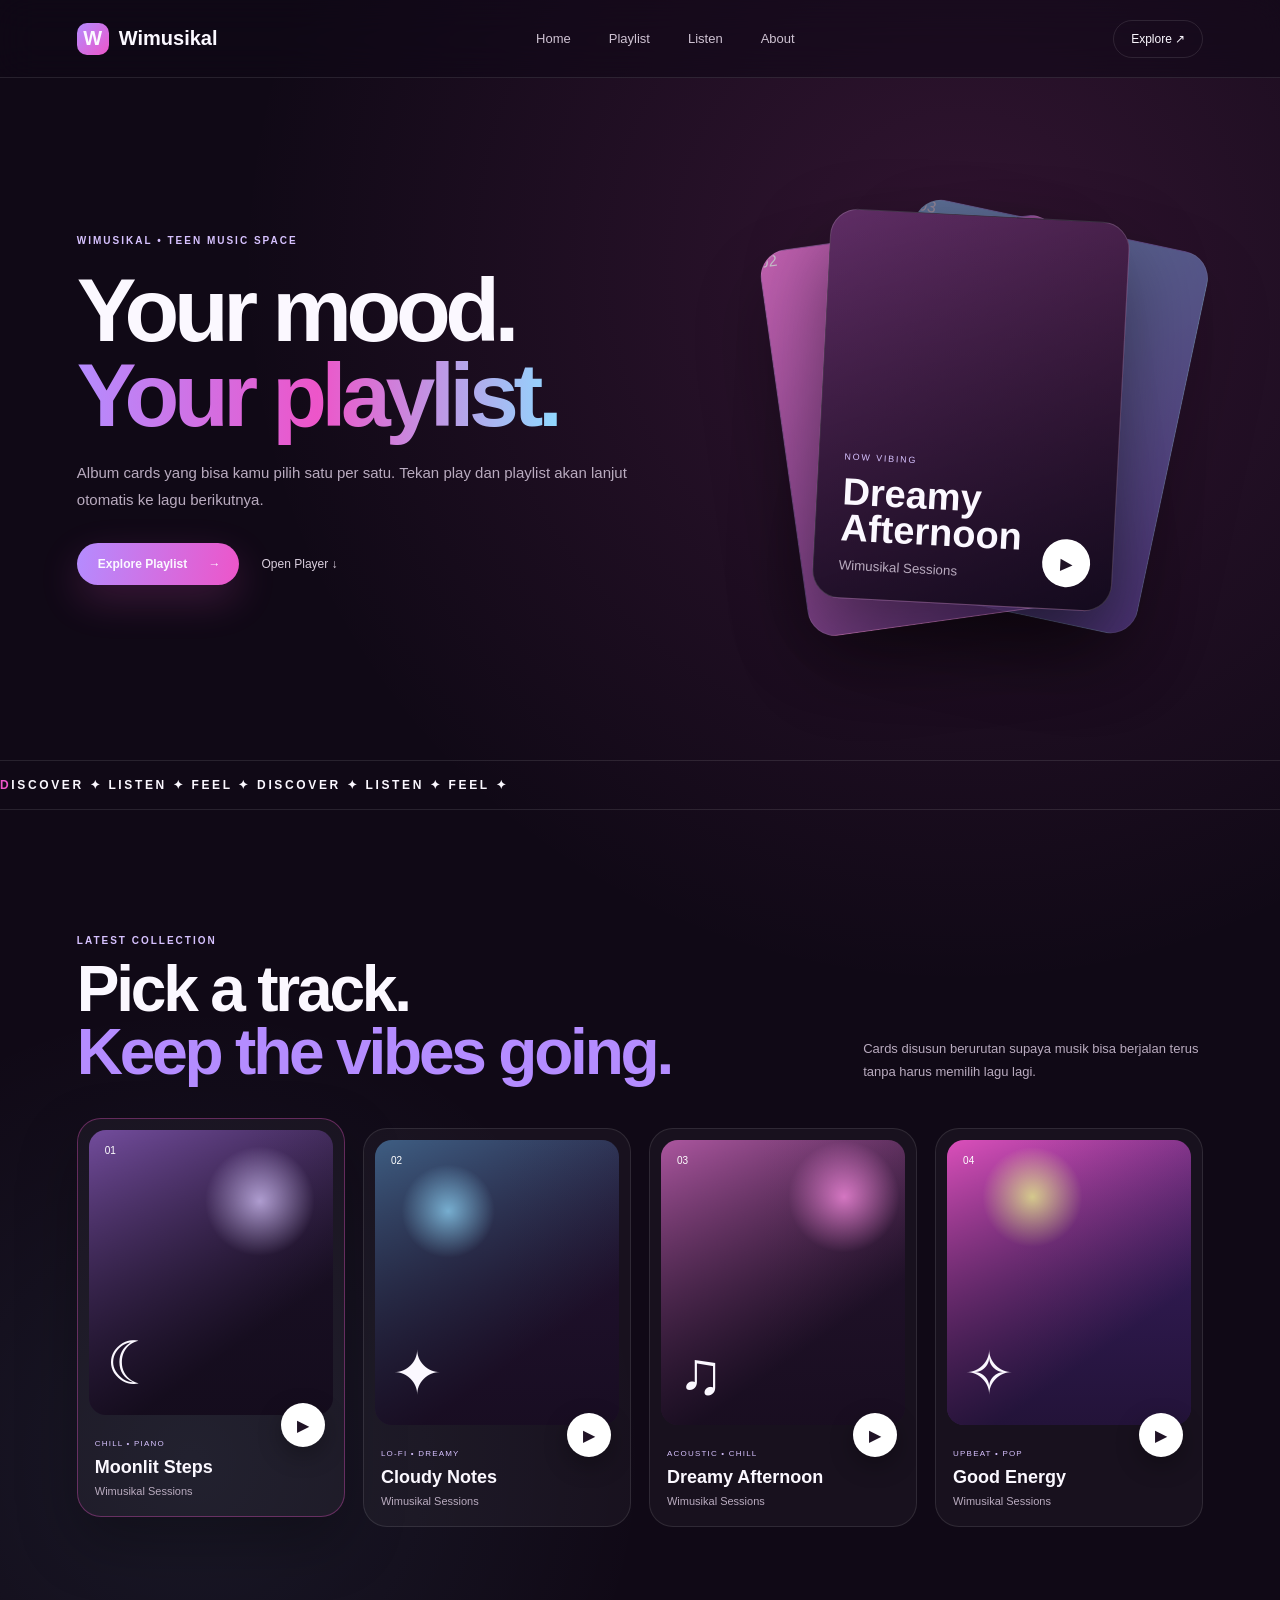
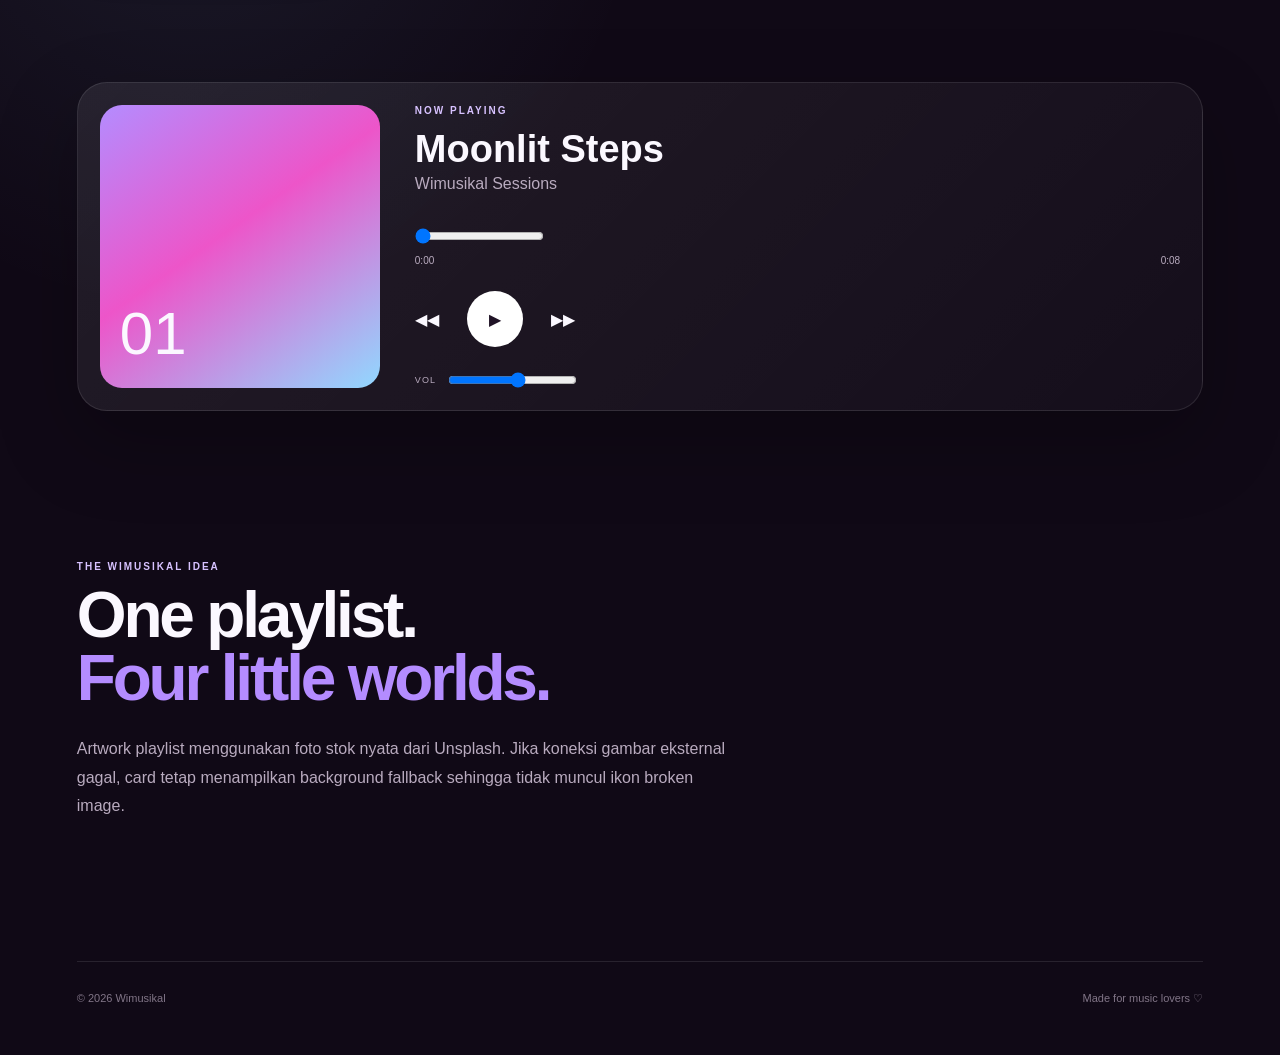
==== commit 293c359e: "Update index.html" ====
--- a/index.html
+++ b/index.html
@@ -11,7 +11,7 @@
 <main id="home">
 <section class="hero container"><div class="hero-copy"><p class="eyebrow">WIMUSIKAL • TEEN MUSIC SPACE</p><h1>Your mood.<br><em>Your playlist.</em></h1><p>Album cards yang bisa kamu pilih satu per satu. Tekan play dan playlist akan lanjut otomatis ke lagu berikutnya.</p><div class="actions"><a class="primary" href="#playlist">Explore Playlist <span>→</span></a><a class="secondary" href="#player">Open Player ↓</a></div></div><div class="hero-stack" aria-label="Preview playlist"><div class="stack-card back">03</div><div class="stack-card mid">02</div><div class="stack-card front"><span>NOW VIBING</span><strong>Dreamy<br>Afternoon</strong><small>Wimusikal Sessions</small><button class="hero-play" data-play="2">▶</button></div></div></section>
 <div class="marquee"><div>DISCOVER ✦ LISTEN ✦ FEEL ✦ DISCOVER ✦ LISTEN ✦ FEEL ✦</div></div>
-<section class="playlist-section container" id="playlist"><div class="section-head"><div><p class="kicker">LATEST COLLECTION</p><h2>Pick a track.<br><span>Keep the vibe going.</span></h2></div><p>Cards disusun berurutan supaya musik bisa berjalan terus tanpa harus memilih lagu lagi.</p></div>
+<section class="playlist-section container" id="playlist"><div class="section-head"><div><p class="kicker">LATEST COLLECTION</p><h2>Pick a track.<br><span>Keep the vibes going.</span></h2></div><p>Cards disusun berurutan supaya musik bisa berjalan terus tanpa harus memilih lagu lagi.</p></div>
 <div class="playlist-row">
 <article class="album-card active" data-index="0"><div class="album-art art-1"><img src="https://images.unsplash.com/photo-1516280440614-37939bbacd81?auto=format&fit=crop&w=900&q=85" alt="Remaja menikmati musik dengan headphone" loading="lazy" onerror="this.style.display='none'"><span>01</span><div>☾</div></div><div class="album-info"><small>CHILL • PIANO</small><h3>Moonlit Steps</h3><p>Wimusikal Sessions</p></div><button class="card-play" data-play="0">▶</button></article>
 <article class="album-card" data-index="1"><div class="album-art art-2"><img src="https://images.unsplash.com/photo-1511379938547-c1f69419868d?auto=format&fit=crop&w=900&q=85" alt="Suasana studio musik dan alat musik" loading="lazy" onerror="this.style.display='none'"><span>02</span><div>✦</div></div><div class="album-info"><small>LO-FI • DREAMY</small><h3>Cloudy Notes</h3><p>Wimusikal Sessions</p></div><button class="card-play" data-play="1">▶</button></article>
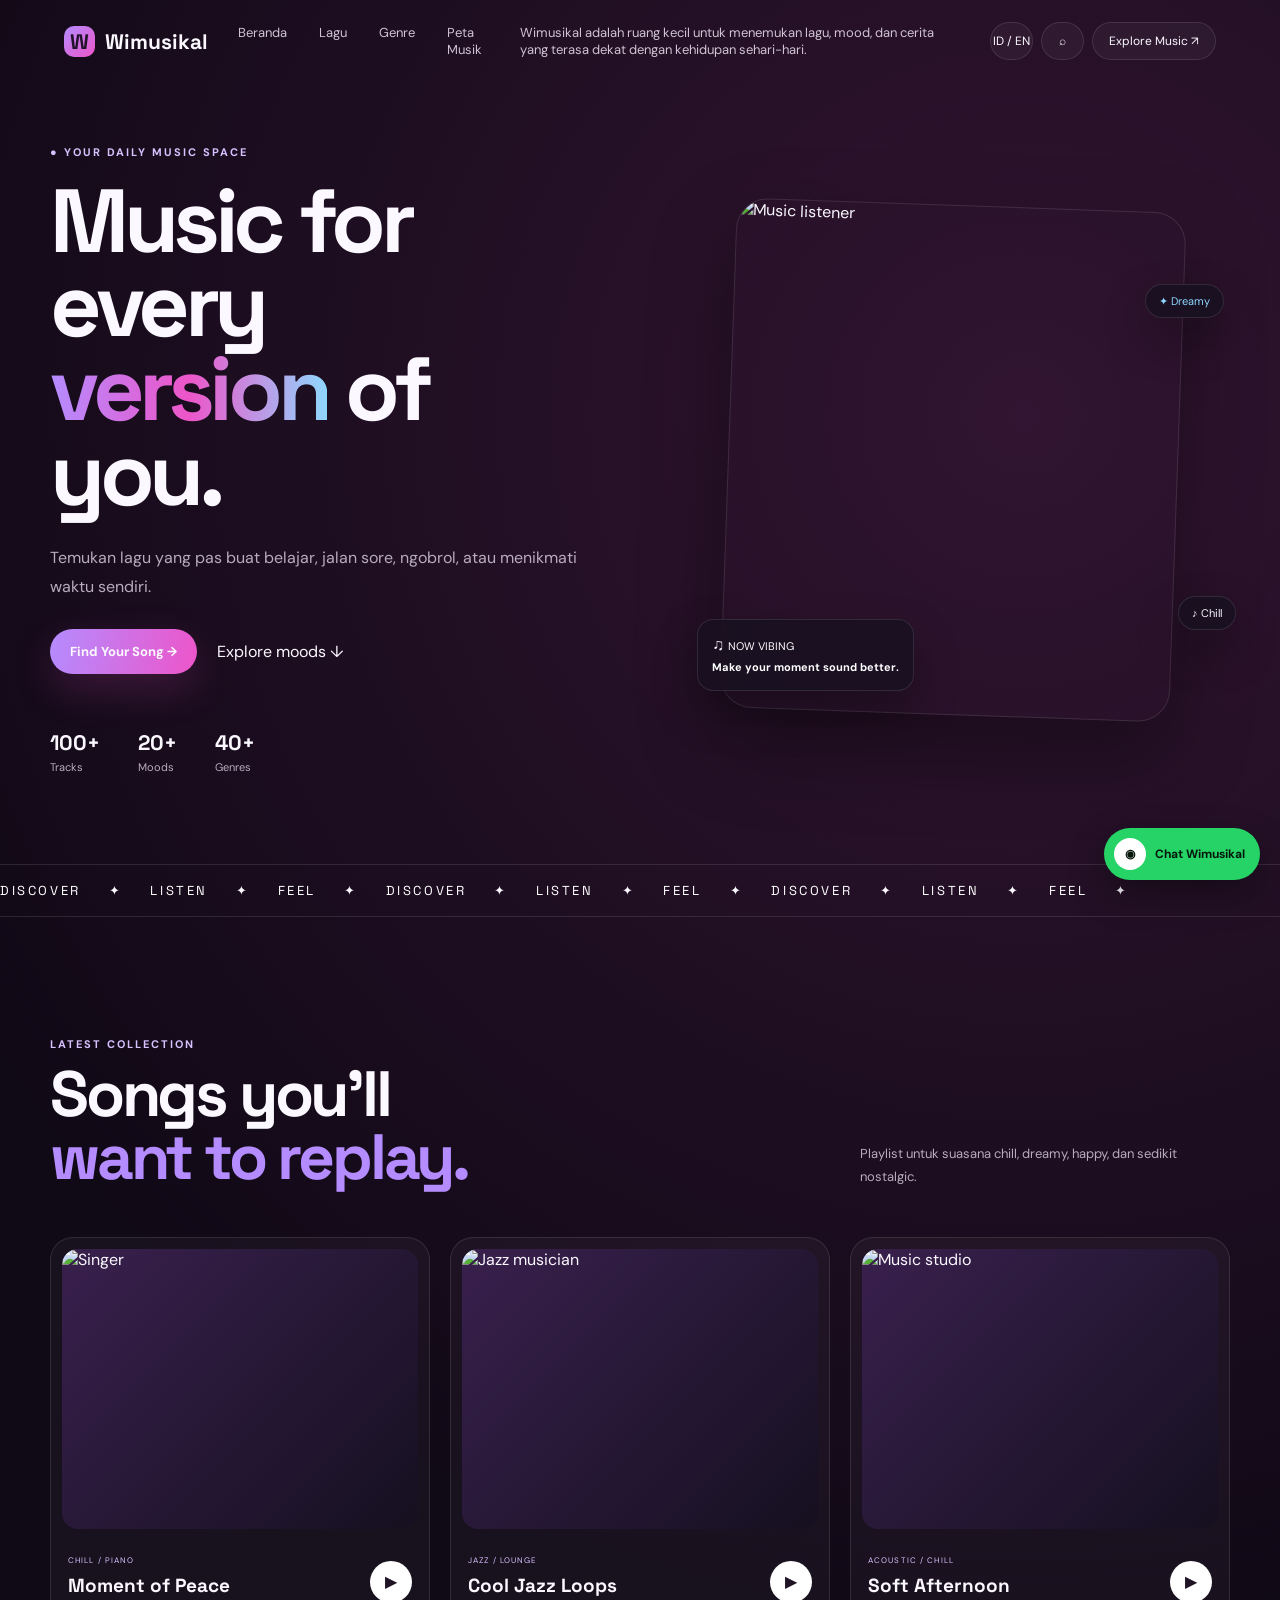
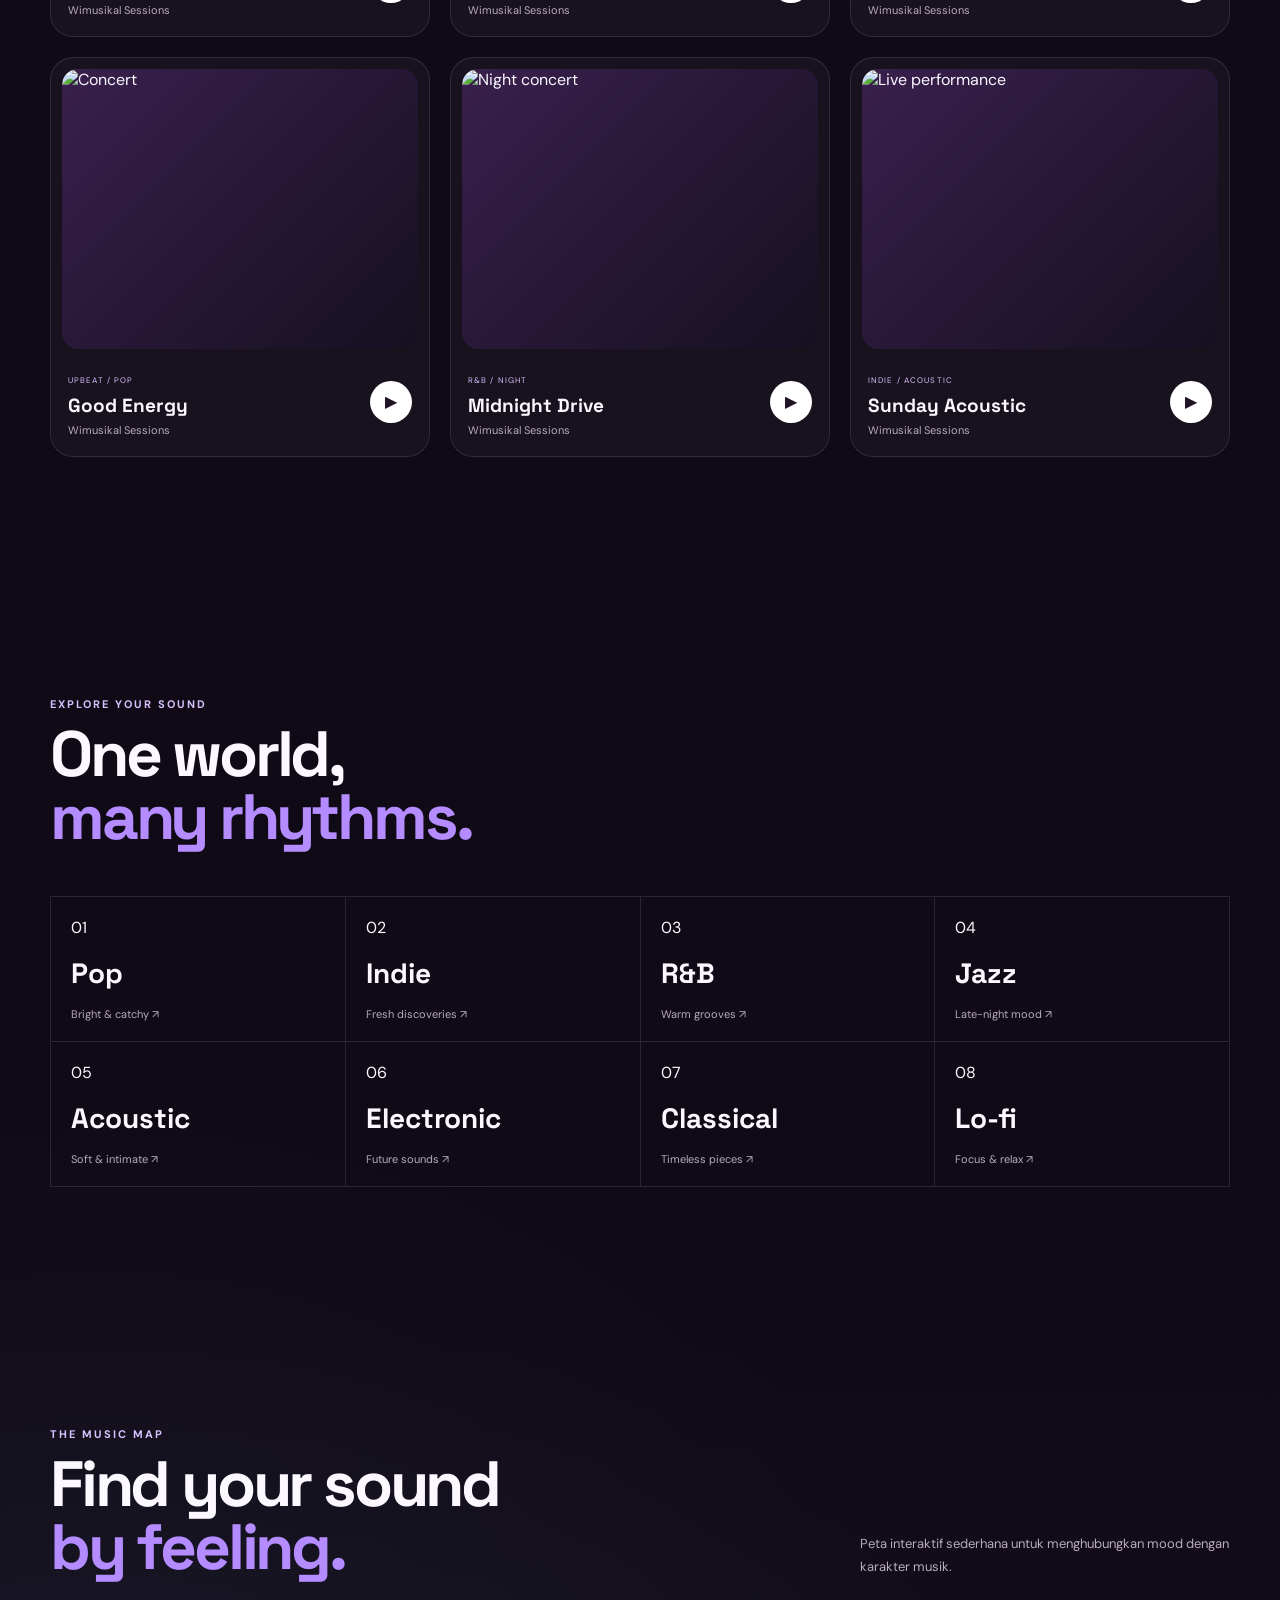
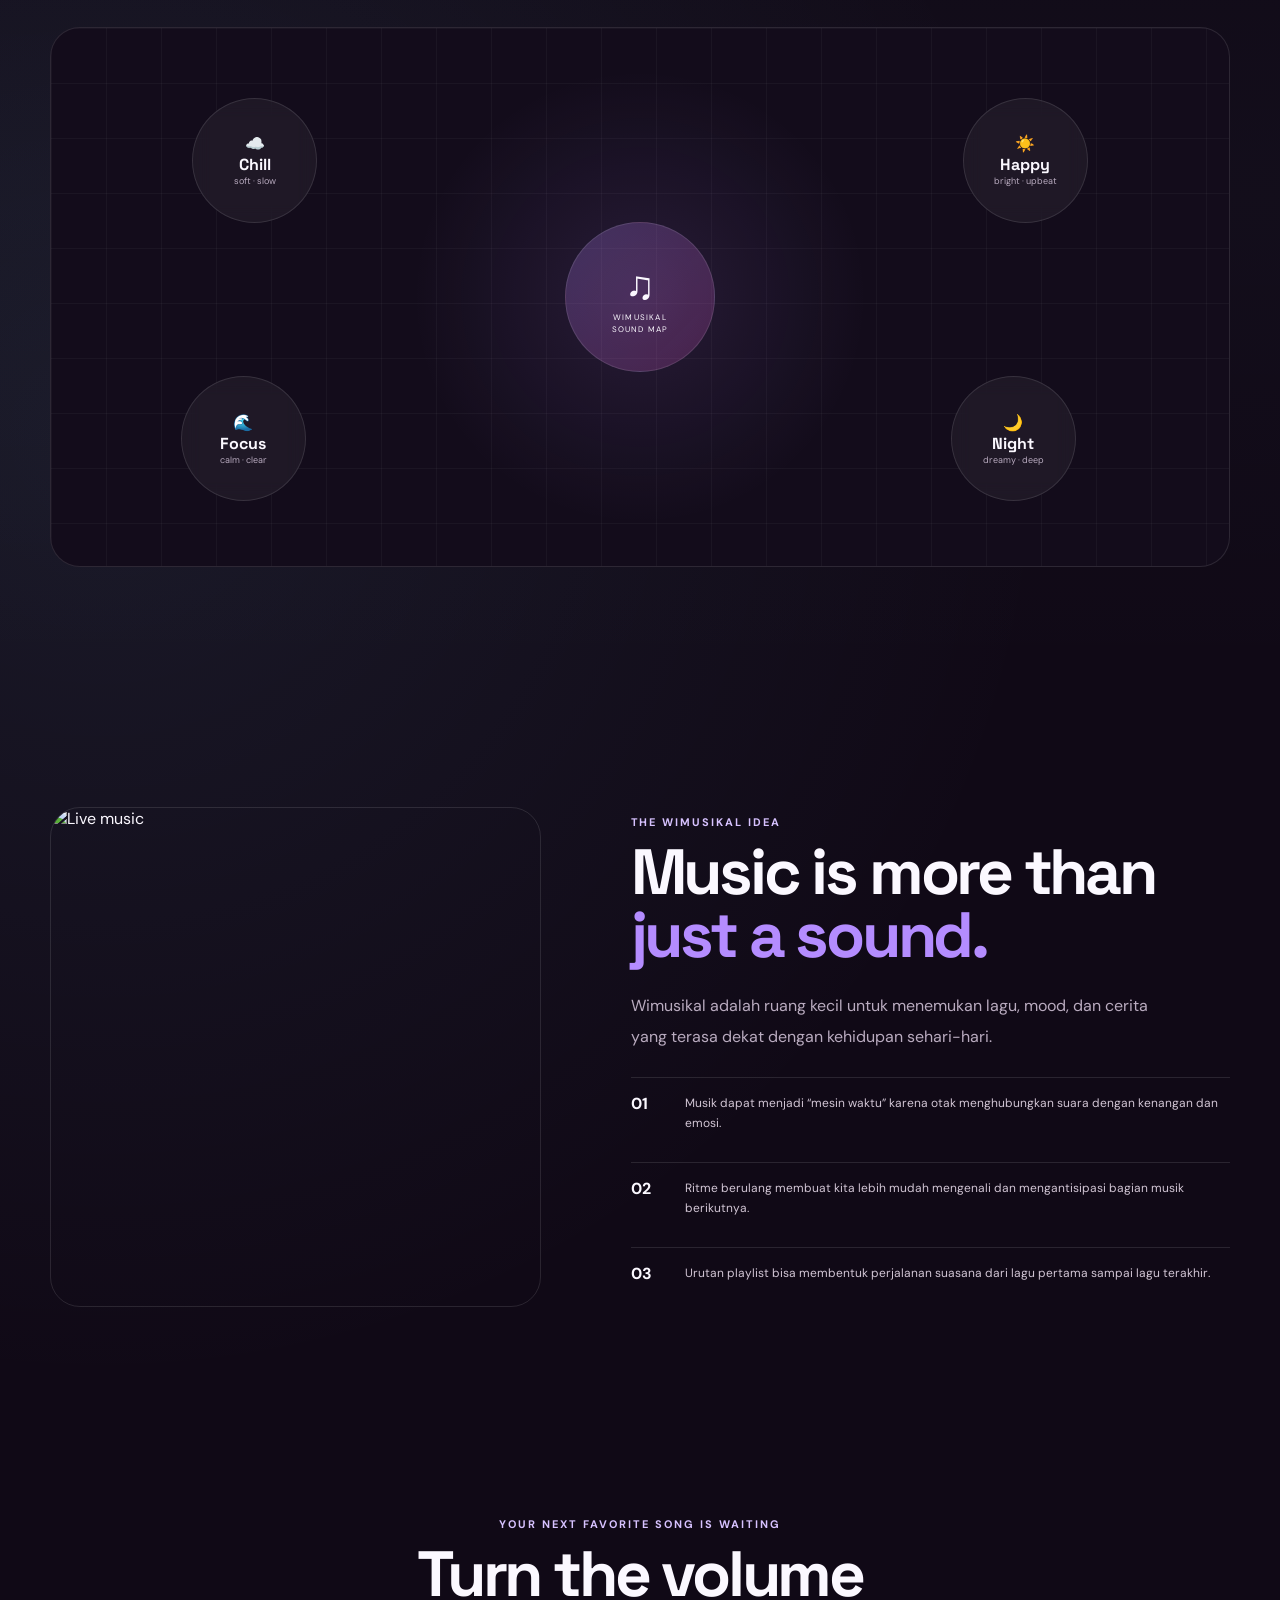
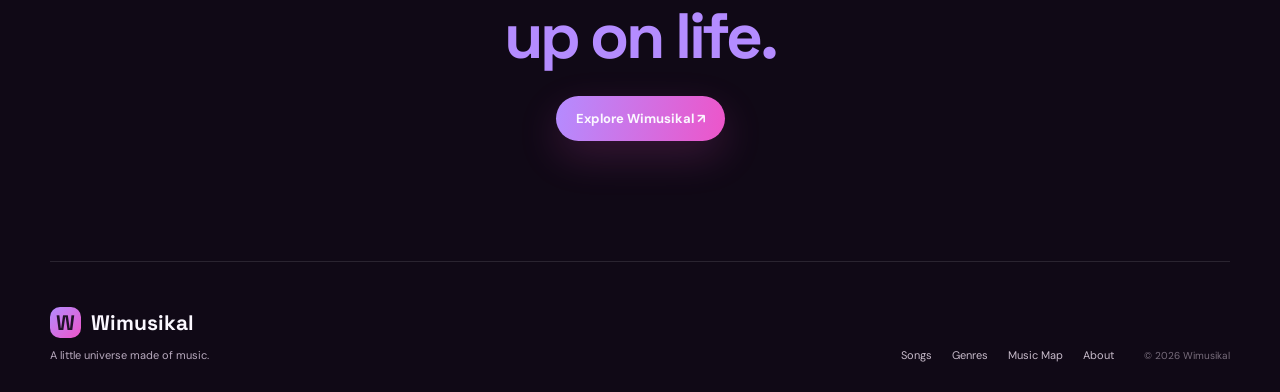
==== commit 2f532ff4: "Add files via upload" ====
--- a/index.html
+++ b/index.html
@@ -2,22 +2,88 @@
 <html lang="id">
 <head>
 <meta charset="utf-8"><meta name="viewport" content="width=device-width,initial-scale=1">
-<title>Wimusikal — Floating Playlist</title>
-<meta name="description" content="Wimusikal — playlist musik remaja dengan album cards dan continuous player.">
+<meta name="description" content="Wimusikal — modern music space for young listeners.">
+<title>Wimusikal — Music for Your Mood</title>
+<link rel="preconnect" href="https://fonts.googleapis.com">
+<link rel="preconnect" href="https://fonts.gstatic.com" crossorigin>
+<link href="https://fonts.googleapis.com/css2?family=DM+Sans:wght@400;500;600;700&family=Space+Grotesk:wght@500;600;700&display=swap" rel="stylesheet">
 <link rel="stylesheet" href="style.css">
 </head>
 <body>
-<header class="navbar"><a class="brand" href="#home"><span class="brand-mark">W</span> Wimusikal</a><nav><a href="#home">Home</a><a href="#playlist">Playlist</a><a href="#player">Listen</a><a href="#about">About</a></nav><a class="nav-btn" href="#playlist">Explore ↗</a></header>
+<header class="navbar" id="navbar">
+  <a class="brand" href="#home"><span class="brand-mark">W</span><span>Wimusikal</span></a>
+  <nav class="nav-links">
+    <a href="#home" data-i18n="home">Home</a><a href="#songs" data-i18n="songs">Songs</a>
+    <a href="#genres" data-i18n="genres">Genres</a><a href="#map" data-i18n="map">Music Map</a>
+    <a href="#about" data-i18n="about">About</a>
+  </nav>
+  <div class="nav-tools"><button id="lang">ID / EN</button><button id="searchOpen">⌕</button><a class="nav-cta" href="#songs">Explore Music ↗</a></div>
+</header>
+
+<div class="search-panel" id="searchPanel">
+  <div class="search-box"><span>⌕</span><input id="search" type="search" placeholder="Cari lagu, genre, mood..."><button id="searchClose">×</button></div>
+  <div id="results"></div>
+</div>
+
 <main id="home">
-<section class="hero container"><div class="hero-copy"><p class="eyebrow">WIMUSIKAL • TEEN MUSIC SPACE</p><h1>Your mood.<br><em>Your playlist.</em></h1><p>Album cards yang bisa kamu pilih satu per satu. Tekan play dan playlist akan lanjut otomatis ke lagu berikutnya.</p><div class="actions"><a class="primary" href="#playlist">Explore Playlist <span>→</span></a><a class="secondary" href="#player">Open Player ↓</a></div></div><div class="hero-stack" aria-label="Preview playlist"><div class="stack-card back">03</div><div class="stack-card mid">02</div><div class="stack-card front"><span>NOW VIBING</span><strong>Dreamy<br>Afternoon</strong><small>Wimusikal Sessions</small><button class="hero-play" data-play="2">▶</button></div></div></section>
-<div class="marquee"><div>DISCOVER ✦ LISTEN ✦ FEEL ✦ DISCOVER ✦ LISTEN ✦ FEEL ✦</div></div>
-<section class="playlist-section container" id="playlist"><div class="section-head"><div><p class="kicker">LATEST COLLECTION</p><h2>Pick a track.<br><span>Keep the vibes going.</span></h2></div><p>Cards disusun berurutan supaya musik bisa berjalan terus tanpa harus memilih lagu lagi.</p></div>
-<div class="playlist-row">
-<article class="album-card active" data-index="0"><div class="album-art art-1"><img src="https://images.unsplash.com/photo-1516280440614-37939bbacd81?auto=format&fit=crop&w=900&q=85" alt="Remaja menikmati musik dengan headphone" loading="lazy" onerror="this.style.display='none'"><span>01</span><div>☾</div></div><div class="album-info"><small>CHILL • PIANO</small><h3>Moonlit Steps</h3><p>Wimusikal Sessions</p></div><button class="card-play" data-play="0">▶</button></article>
-<article class="album-card" data-index="1"><div class="album-art art-2"><img src="https://images.unsplash.com/photo-1511379938547-c1f69419868d?auto=format&fit=crop&w=900&q=85" alt="Suasana studio musik dan alat musik" loading="lazy" onerror="this.style.display='none'"><span>02</span><div>✦</div></div><div class="album-info"><small>LO-FI • DREAMY</small><h3>Cloudy Notes</h3><p>Wimusikal Sessions</p></div><button class="card-play" data-play="1">▶</button></article>
-<article class="album-card" data-index="2"><div class="album-art art-3"><img src="https://images.unsplash.com/photo-1524368535928-5b5e00ddc76b?auto=format&fit=crop&w=900&q=85" alt="Penampilan musik dengan suasana konser" loading="lazy" onerror="this.style.display='none'"><span>03</span><div>♫</div></div><div class="album-info"><small>ACOUSTIC • CHILL</small><h3>Dreamy Afternoon</h3><p>Wimusikal Sessions</p></div><button class="card-play" data-play="2">▶</button></article>
-<article class="album-card" data-index="3"><div class="album-art art-4"><img src="https://images.unsplash.com/photo-1492684223066-81342ee5ff30?auto=format&fit=crop&w=900&q=85" alt="Konser musik dengan energi positif" loading="lazy" onerror="this.style.display='none'"><span>04</span><div>✧</div></div><div class="album-info"><small>UPBEAT • POP</small><h3>Good Energy</h3><p>Wimusikal Sessions</p></div><button class="card-play" data-play="3">▶</button></article>
+<section class="hero container">
+  <div class="hero-copy reveal"><p class="eyebrow">● YOUR DAILY MUSIC SPACE</p>
+    <h1>Music for every<br><em>version</em> of you.</h1>
+    <p class="hero-text" data-i18n="hero">Temukan lagu yang pas buat belajar, jalan sore, ngobrol, atau menikmati waktu sendiri.</p>
+    <div class="actions"><a class="primary" href="#songs">Find Your Song →</a><a href="#map">Explore moods ↓</a></div>
+    <div class="stats"><div><b>100+</b><small>Tracks</small></div><div><b>20+</b><small>Moods</small></div><div><b>40+</b><small>Genres</small></div></div>
+  </div>
+  <div class="hero-visual reveal">
+    <div class="hero-photo"><img src="https://images.unsplash.com/photo-1516280440614-37939bbacd81?auto=format&fit=crop&w=1200&q=85" alt="Music listener"></div>
+    <div class="float-card">♫ <span>NOW VIBING<br><b>Make your moment sound better.</b></span></div>
+    <div class="chip chip-a">✦ Dreamy</div><div class="chip chip-b">♪ Chill</div>
+  </div>
+</section>
+
+<div class="marquee"><div class="marquee-track"><span>DISCOVER</span>✦<span>LISTEN</span>✦<span>FEEL</span>✦<span>DISCOVER</span>✦<span>LISTEN</span>✦<span>FEEL</span>✦<span>DISCOVER</span>✦<span>LISTEN</span>✦<span>FEEL</span>✦</div></div>
+
+<section class="section container" id="songs">
+<div class="section-head"><div><p class="kicker">LATEST COLLECTION</p><h2>Songs you'll<br><span>want to replay.</span></h2></div><p data-i18n="collection">Playlist untuk suasana chill, dreamy, happy, dan sedikit nostalgic.</p></div>
+<div class="song-grid" id="songGrid">
+  <article class="song-card" data-search="moment of peace chill piano"><div class="cover"><img src="https://images.unsplash.com/photo-1493225457124-a3eb161ffa5f?auto=format&fit=crop&w=900&q=85" alt="Singer"></div><div class="song-meta"><div><small>CHILL / PIANO</small><h3>Moment of Peace</h3><p>Wimusikal Sessions</p></div><button class="play">▶</button></div></article>
+  <article class="song-card" data-search="cool jazz loops jazz lounge"><div class="cover"><img src="https://images.unsplash.com/photo-1511192336575-5a79af67a629?auto=format&fit=crop&w=900&q=85" alt="Jazz musician"></div><div class="song-meta"><div><small>JAZZ / LOUNGE</small><h3>Cool Jazz Loops</h3><p>Wimusikal Sessions</p></div><button class="play">▶</button></div></article>
+  <article class="song-card" data-search="soft afternoon acoustic chill"><div class="cover"><img src="https://images.unsplash.com/photo-1511379938547-c1f69419868d?auto=format&fit=crop&w=900&q=85" alt="Music studio"></div><div class="song-meta"><div><small>ACOUSTIC / CHILL</small><h3>Soft Afternoon</h3><p>Wimusikal Sessions</p></div><button class="play">▶</button></div></article>
+  <article class="song-card" data-search="good energy pop upbeat"><div class="cover"><img src="https://images.unsplash.com/photo-1492684223066-81342ee5ff30?auto=format&fit=crop&w=900&q=85" alt="Concert"></div><div class="song-meta"><div><small>UPBEAT / POP</small><h3>Good Energy</h3><p>Wimusikal Sessions</p></div><button class="play">▶</button></div></article>
+  <article class="song-card" data-search="midnight drive r&b night"><div class="cover"><img src="https://images.unsplash.com/photo-1514525253161-7a46d19cd819?auto=format&fit=crop&w=900&q=85" alt="Night concert"></div><div class="song-meta"><div><small>R&B / NIGHT</small><h3>Midnight Drive</h3><p>Wimusikal Sessions</p></div><button class="play">▶</button></div></article>
+  <article class="song-card" data-search="sunday acoustic indie"><div class="cover"><img src="https://images.unsplash.com/photo-1470229722913-7c0e2dbbafd3?auto=format&fit=crop&w=900&q=85" alt="Live performance"></div><div class="song-meta"><div><small>INDIE / ACOUSTIC</small><h3>Sunday Acoustic</h3><p>Wimusikal Sessions</p></div><button class="play">▶</button></div></article>
+</div>
+</section>
+
+<section class="section container" id="genres">
+<div class="section-head"><div><p class="kicker">EXPLORE YOUR SOUND</p><h2>One world,<br><span>many rhythms.</span></h2></div></div>
+<div class="genre-grid">
+<a href="#songs">01 <b>Pop</b><small>Bright & catchy ↗</small></a><a href="#songs">02 <b>Indie</b><small>Fresh discoveries ↗</small></a>
+<a href="#songs">03 <b>R&B</b><small>Warm grooves ↗</small></a><a href="#songs">04 <b>Jazz</b><small>Late-night mood ↗</small></a>
+<a href="#songs">05 <b>Acoustic</b><small>Soft & intimate ↗</small></a><a href="#songs">06 <b>Electronic</b><small>Future sounds ↗</small></a>
+<a href="#songs">07 <b>Classical</b><small>Timeless pieces ↗</small></a><a href="#songs">08 <b>Lo-fi</b><small>Focus & relax ↗</small></a>
 </div></section>
-<section class="player-section container" id="player"><div class="player"><div class="player-art" id="playerArt"><span>01</span></div><div class="player-info"><p class="kicker">NOW PLAYING</p><h2 id="title">Moonlit Steps</h2><p id="artist">Wimusikal Sessions</p><div class="progress-wrap"><input id="progress" type="range" min="0" max="100" value="0"><div class="times"><span id="current">0:00</span><span id="duration">0:00</span></div></div><div class="controls"><button id="prev">◀◀</button><button class="main-play" id="mainPlay">▶</button><button id="next">▶▶</button></div><label>VOL <input id="volume" type="range" min="0" max="1" step=".01" value=".55"></label></div></div><audio id="audio" preload="metadata"></audio></section>
-<section class="about container" id="about"><p class="kicker">THE WIMUSIKAL IDEA</p><h2>One playlist.<br><span>Four little worlds.</span></h2><p>Artwork playlist menggunakan foto stok nyata dari Unsplash. Jika koneksi gambar eksternal gagal, card tetap menampilkan background fallback sehingga tidak muncul ikon broken image.</p></section>
-</main><footer class="container"><span>© 2026 Wimusikal</span><span>Made for music lovers ♡</span></footer><script src="script.js"></script></body></html>
+
+<section class="section map-section" id="map"><div class="container">
+<div class="section-head"><div><p class="kicker">THE MUSIC MAP</p><h2>Find your sound<br><span>by feeling.</span></h2></div><p>Peta interaktif sederhana untuk menghubungkan mood dengan karakter musik.</p></div>
+<div class="music-map"><div class="map-center">♫<small>WIMUSIKAL<br>SOUND MAP</small></div>
+<button class="node n1">☁️<b>Chill</b><small>soft · slow</small></button><button class="node n2">☀️<b>Happy</b><small>bright · upbeat</small></button>
+<button class="node n3">🌙<b>Night</b><small>dreamy · deep</small></button><button class="node n4">🌊<b>Focus</b><small>calm · clear</small></button></div>
+</div></section>
+
+<section class="section container" id="about"><div class="about-grid">
+<div class="about-photo"><img src="https://images.unsplash.com/photo-1524368535928-5b5e00ddc76b?auto=format&fit=crop&w=1100&q=85" alt="Live music"></div>
+<div><p class="kicker">THE WIMUSIKAL IDEA</p><h2>Music is more than<br><span>just a sound.</span></h2>
+<p class="about-text" data-i18n="about">Wimusikal adalah ruang kecil untuk menemukan lagu, mood, dan cerita yang terasa dekat dengan kehidupan sehari-hari.</p>
+<div class="facts"><div><b>01</b><p>Musik dapat menjadi “mesin waktu” karena otak menghubungkan suara dengan kenangan dan emosi.</p></div>
+<div><b>02</b><p>Ritme berulang membuat kita lebih mudah mengenali dan mengantisipasi bagian musik berikutnya.</p></div>
+<div><b>03</b><p>Urutan playlist bisa membentuk perjalanan suasana dari lagu pertama sampai lagu terakhir.</p></div></div>
+</div></div></section>
+
+<section class="cta container"><p class="kicker">YOUR NEXT FAVORITE SONG IS WAITING</p><h2>Turn the volume<br><span>up on life.</span></h2><a class="primary" href="#songs">Explore Wimusikal ↗</a></section>
+</main>
+
+<footer><div class="container footer"><div><a class="brand" href="#home"><span class="brand-mark">W</span><span>Wimusikal</span></a><p>A little universe made of music.</p></div><div class="footer-links"><a href="#songs">Songs</a><a href="#genres">Genres</a><a href="#map">Music Map</a><a href="#about">About</a></div><span>© 2026 Wimusikal</span></div></footer>
+
+<a class="wa" href="https://wa.me/6281310937825?text=Rekomendasi%20lagu%20yang%20bagus%20dong%20kak...." target="_blank" rel="noopener noreferrer" aria-label="Chat WhatsApp Wimusikal"><strong>◉</strong><span>Chat Wimusikal</span></a>
+<script src="script.js"></script>
+</body></html>
--- a/style.css
+++ b/style.css
@@ -1 +1 @@
-:root{--bg:#100916;--panel:#191022;--purple:#b48cff;--magenta:#ed55c9;--blue:#91d8ff;--text:#fbf8ff;--muted:#b9abbf;--line:rgba(255,255,255,.1)}*{box-sizing:border-box;margin:0;padding:0}html{scroll-behavior:smooth}body{background:radial-gradient(circle at 75% 10%,rgba(237,85,201,.15),transparent 28%),radial-gradient(circle at 15% 55%,rgba(145,216,255,.08),transparent 25%),var(--bg);color:var(--text);font-family:Arial,sans-serif;overflow-x:hidden}a{color:inherit;text-decoration:none}button{font:inherit;border:0;color:inherit;background:none;cursor:pointer}.container{width:min(1180px,88vw);margin:auto}.navbar{height:78px;position:fixed;inset:0 0 auto;z-index:20;display:flex;align-items:center;justify-content:space-between;padding:0 6vw;background:rgba(16,9,22,.55);backdrop-filter:blur(18px);border-bottom:1px solid var(--line)}.brand{font-size:20px;font-weight:800;display:flex;gap:10px;align-items:center}.brand-mark{display:grid;place-items:center;width:32px;height:32px;border-radius:10px;background:linear-gradient(135deg,var(--purple),var(--magenta))}.navbar nav{display:flex;gap:38px}.navbar nav a{font-size:13px;color:#cfc3d3;transition:.25s}.navbar nav a:hover{color:#fff}.nav-btn{padding:11px 17px;border:1px solid var(--line);border-radius:999px;font-size:12px}.hero{min-height:760px;padding-top:150px;padding-bottom:90px;display:grid;grid-template-columns:1fr .8fr;align-items:center;gap:80px}.eyebrow,.kicker{font-size:10px;letter-spacing:.2em;font-weight:800;color:#d7c2ff}.hero h1{font-size:clamp(55px,7vw,92px);line-height:.94;letter-spacing:-.06em;margin:22px 0}.hero h1 em{font-style:normal;background:linear-gradient(90deg,var(--purple),var(--magenta),var(--blue));-webkit-background-clip:text;color:transparent}.hero-copy>p:not(.eyebrow){max-width:570px;color:var(--muted);line-height:1.8;font-size:15px}.actions{display:flex;gap:20px;margin-top:30px}.primary{padding:14px 18px 14px 21px;border-radius:999px;background:linear-gradient(100deg,var(--purple),var(--magenta));font-size:12px;font-weight:800;box-shadow:0 15px 40px rgba(237,85,201,.2)}.primary span{margin-left:18px}.secondary{padding:14px 3px;font-size:12px;color:#d9cedd}.hero-stack{height:450px;position:relative;display:grid;place-items:center}.stack-card{position:absolute;width:300px;height:390px;border-radius:28px;border:1px solid rgba(255,255,255,.15);box-shadow:0 35px 80px rgba(0,0,0,.4);overflow:hidden;transition:.5s}.stack-card.back{background:linear-gradient(135deg,#8ccfff,#7c58c9);transform:rotate(12deg) translate(55px,-5px);opacity:.5}.stack-card.mid{background:linear-gradient(135deg,#f47bdc,#50307c);transform:rotate(-8deg) translate(-40px,10px);opacity:.75}.stack-card.front{padding:25px;display:flex;flex-direction:column;justify-content:flex-end;background:linear-gradient(160deg,rgba(237,85,201,.25),rgba(20,10,30,.9)),linear-gradient(135deg,#302044,#120c19);transform:rotate(3deg)}.stack-card.front:hover{transform:rotate(0) translateY(-12px)}.stack-card.front span{font-size:9px;letter-spacing:.2em;color:#d7c2ff}.stack-card.front strong{font-size:38px;line-height:.95;margin:12px 0}.stack-card.front small{color:var(--muted)}.hero-play{width:48px;height:48px;border-radius:50%;background:#fff;color:#201326;position:absolute;right:22px;bottom:22px}.marquee{overflow:hidden;border-block:1px solid var(--line);padding:17px 0;white-space:nowrap}.marquee div{width:max-content;animation:marquee 18s linear infinite;font-size:12px;letter-spacing:.22em;font-weight:700}.marquee div::first-letter{color:var(--magenta)}@keyframes marquee{to{transform:translateX(-50%)}}.playlist-section{padding:125px 0}.section-head{display:flex;justify-content:space-between;align-items:end;gap:50px;margin-bottom:45px}.section-head h2,.about h2{font-size:clamp(40px,5vw,64px);line-height:.98;letter-spacing:-.05em;margin-top:12px}.section-head h2 span,.about h2 span{color:var(--purple)}.section-head>p{max-width:340px;color:var(--muted);font-size:13px;line-height:1.8}.playlist-row{display:grid;grid-template-columns:repeat(4,1fr);gap:18px}.album-card{position:relative;padding:11px;border:1px solid var(--line);border-radius:24px;background:rgba(255,255,255,.035);transition:.4s;overflow:hidden}.album-card:hover,.album-card.active{transform:translateY(-10px);border-color:rgba(237,85,201,.35);box-shadow:0 25px 60px rgba(0,0,0,.28)}.album-art{height:285px;border-radius:17px;position:relative;overflow:hidden;display:flex;align-items:flex-end;padding:17px;font-size:60px} .album-art img{position:absolute;inset:0;width:100%;height:100%;object-fit:cover;display:block;filter:saturate(.95) contrast(1.02);transition:transform .65s cubic-bezier(.2,.8,.2,1),filter .45s ease}.album-card:hover .album-art img{transform:scale(1.07);filter:saturate(1.08) brightness(1.05)}.album-art::after{content:"";position:absolute;inset:0;background:linear-gradient(180deg,rgba(16,9,22,.08),rgba(16,9,22,.58));pointer-events:none}.album-art>span,.album-art>div{position:relative;z-index:2}.album-art span{position:absolute;top:15px;left:16px;font-size:10px;color:#fff}.art-1{background:radial-gradient(circle at 70% 25%,#d7c2ff,transparent 20%),linear-gradient(145deg,#7b52a8,#1b1127 70%)}.art-2{background:radial-gradient(circle at 30% 25%,#91d8ff,transparent 17%),linear-gradient(145deg,#42658c,#241333 70%)}.art-3{background:radial-gradient(circle at 75% 20%,#ff8ee7,transparent 19%),linear-gradient(145deg,#b85caa,#25142f 68%)}.art-4{background:radial-gradient(circle at 35% 20%,#fff2a6,transparent 18%),linear-gradient(145deg,#ed55c9,#3d2169 70%)}.album-info{padding:17px 6px 8px}.album-info small{font-size:8px;letter-spacing:.15em;color:#d7c2ff}.album-info h3{font-size:18px;margin:7px 0}.album-info p{font-size:11px;color:var(--muted)}.card-play{position:absolute;right:19px;bottom:69px;width:44px;height:44px;border-radius:50%;background:#fff;color:#201326;box-shadow:0 8px 25px rgba(0,0,0,.3);transition:.25s}.card-play:hover{transform:scale(1.1)}.player-section{padding:30px 0 120px}.player{border:1px solid var(--line);border-radius:30px;padding:22px;display:grid;grid-template-columns:280px 1fr;gap:35px;background:linear-gradient(135deg,rgba(255,255,255,.08),rgba(255,255,255,.025));box-shadow:0 30px 80px rgba(0,0,0,.25)}.player-art{min-height:280px;border-radius:22px;display:flex;align-items:flex-end;padding:20px;font-size:60px;background:linear-gradient(145deg,#b48cff,#ed55c9 45%,#91d8ff)}.player-info{align-self:center}.player-info h2{font-size:38px;margin:12px 0 4px}.player-info>p:not(.kicker){color:var(--muted)}.progress-wrap{margin:35px 0 8px}.progress{width:100%}.times{display:flex;justify-content:space-between;font-size:10px;color:var(--muted);margin-top:7px}.controls{display:flex;align-items:center;gap:28px;margin:25px 0}.main-play{width:56px;height:56px;border-radius:50%;background:#fff;color:#201326}.player-info label{font-size:9px;letter-spacing:.12em;color:var(--muted);display:flex;gap:12px;align-items:center}.about{padding:30px 0 140px}.about p:last-child{max-width:650px;color:var(--muted);line-height:1.8;margin-top:25px}footer{padding:30px 0 50px;border-top:1px solid var(--line);display:flex;justify-content:space-between;color:#817587;font-size:11px}@media(max-width:900px){.navbar nav{display:none}.hero{grid-template-columns:1fr;text-align:center;gap:30px}.hero-copy>p:not(.eyebrow){margin:auto}.actions{justify-content:center}.playlist-row{grid-template-columns:repeat(2,1fr)}.section-head{align-items:flex-start;flex-direction:column}.player{grid-template-columns:1fr}.player-art{min-height:220px}}@media(max-width:560px){.container{width:90vw}.hero{padding-top:125px}.hero h1{font-size:52px}.actions{flex-direction:column;align-items:center}.hero-stack{transform:scale(.86);margin-inline:-20px}.playlist-row{grid-template-columns:1fr}.album-art{height:310px}.player-info h2{font-size:30px}footer{flex-direction:column;gap:12px}}
+*{box-sizing:border-box;margin:0;padding:0}html{scroll-behavior:smooth}:root{--bg:#100916;--purple:#b48cff;--magenta:#ed55c9;--blue:#8fd7ff;--text:#fbf8ff;--muted:#b9abbf;--line:rgba(255,255,255,.11)}body{background:radial-gradient(circle at 80% 8%,rgba(237,85,201,.15),transparent 25%),radial-gradient(circle at 8% 70%,rgba(143,215,255,.08),transparent 25%),var(--bg);color:var(--text);font-family:"DM Sans",sans-serif;overflow-x:hidden}a{color:inherit;text-decoration:none}button,input{font:inherit;color:inherit}button{border:0;background:none;cursor:pointer}.container{width:min(1180px,calc(100% - 48px));margin:auto}.navbar{position:fixed;z-index:20;top:0;width:100%;height:82px;padding:0 5vw;display:flex;align-items:center;gap:30px;justify-content:space-between;transition:.3s}.navbar.scrolled{background:rgba(16,9,22,.84);backdrop-filter:blur(18px);border-bottom:1px solid var(--line)}.brand{display:flex;align-items:center;gap:10px;font:700 21px "Space Grotesk";white-space:nowrap}.brand-mark{display:grid;place-items:center;width:31px;height:31px;border-radius:10px;background:linear-gradient(135deg,var(--purple),var(--magenta));color:#21132a}.nav-links{display:flex;gap:clamp(18px,2.5vw,38px);justify-content:center;flex:1}.nav-links a{font-size:13px;color:#cfc3d3}.nav-links a:hover{color:#fff}.nav-tools{display:flex;gap:8px;align-items:center}.nav-tools button,.nav-cta{border:1px solid var(--line);background:rgba(255,255,255,.04);border-radius:999px;padding:10px 13px;font-size:12px}.nav-tools button{width:43px;height:38px;padding:0}.nav-cta{padding:10px 16px}.search-panel{position:fixed;z-index:19;top:88px;left:50%;transform:translate(-50%,-15px);width:min(760px,calc(100% - 30px));padding:15px;background:rgba(24,16,32,.96);border:1px solid var(--line);border-radius:20px;backdrop-filter:blur(18px);opacity:0;pointer-events:none;transition:.25s}.search-panel.open{opacity:1;transform:translate(-50%,0);pointer-events:auto}.search-box{display:flex;align-items:center;gap:10px}.search-box input{flex:1;background:transparent;border:0;outline:0;font-size:15px}.search-box button{font-size:24px}.result{display:flex;justify-content:space-between;padding:10px 12px;margin-top:7px;background:rgba(255,255,255,.04);border-radius:10px}.result small{color:var(--muted)}.hero{min-height:850px;padding:145px 0 90px;display:grid;grid-template-columns:1fr 1fr;gap:70px;align-items:center}.eyebrow,.kicker{font-size:11px;letter-spacing:.18em;color:#d7c2ff;font-weight:700}.hero h1{font:700 clamp(55px,7vw,94px)/.94 "Space Grotesk";letter-spacing:-.06em;margin-top:20px}.hero h1 em{font-style:normal;background:linear-gradient(90deg,var(--purple),var(--magenta),var(--blue));-webkit-background-clip:text;color:transparent}.hero-text{max-width:560px;color:var(--muted);line-height:1.8;margin:28px 0}.actions{display:flex;gap:20px;align-items:center}.primary{display:inline-flex;padding:14px 20px;border-radius:999px;background:linear-gradient(100deg,var(--purple),var(--magenta));font-size:13px;font-weight:700;box-shadow:0 15px 40px rgba(237,85,201,.18);transition:.25s}.primary:hover{transform:translateY(-3px)}.stats{display:flex;gap:38px;margin-top:55px}.stats div{display:flex;flex-direction:column;gap:4px}.stats b{font:700 21px "Space Grotesk"}.stats small{color:var(--muted);font-size:11px}.hero-visual{position:relative;min-height:550px;display:grid;place-items:center}.hero-photo{width:min(450px,88%);height:510px;border-radius:32px;overflow:hidden;border:1px solid var(--line);transform:rotate(2deg);box-shadow:0 35px 80px rgba(0,0,0,.35)}.hero-photo img,.cover img,.about-photo img{width:100%;height:100%;object-fit:cover;display:block}.hero-photo img,.cover img{transition:.7s}.hero-photo:hover img,.song-card:hover img{transform:scale(1.06)}.float-card,.chip{position:absolute;background:rgba(24,16,32,.88);border:1px solid var(--line);backdrop-filter:blur(16px);box-shadow:0 20px 45px rgba(0,0,0,.3)}.float-card{left:4%;bottom:8%;padding:14px;border-radius:16px;color:var(--pink)}.float-card span{color:#fff;font-size:11px}.chip{padding:9px 13px;border-radius:999px;font-size:11px}.chip-a{right:1%;top:18%;color:var(--blue)}.chip-b{right:-1%;bottom:19%;color:var(--pink)}.marquee{overflow:hidden;border-block:1px solid var(--line);padding:17px 0}.marquee-track{display:flex;gap:28px;width:max-content;white-space:nowrap;animation:marquee 22s linear infinite;font:13px "Space Grotesk";letter-spacing:.2em}.marquee-track span{color:#fff}.section{padding:120px 0}.section-head{display:flex;justify-content:space-between;align-items:end;gap:60px;margin-bottom:48px}.section-head h2,.about-grid h2,.cta h2{font:700 clamp(42px,5vw,68px)/.98 "Space Grotesk";letter-spacing:-.05em;margin-top:12px}.section-head h2 span,.about-grid h2 span,.cta h2 span{color:var(--purple)}.section-head>p{max-width:370px;color:var(--muted);line-height:1.8;font-size:13px}.song-grid{display:grid;grid-template-columns:repeat(3,1fr);gap:20px}.song-card{padding:11px;border:1px solid var(--line);border-radius:23px;background:rgba(255,255,255,.035);overflow:hidden;transition:.35s}.song-card:hover{transform:translateY(-8px);border-color:rgba(237,85,201,.3);box-shadow:0 28px 65px rgba(0,0,0,.3)}.cover{height:280px;border-radius:16px;overflow:hidden;background:linear-gradient(135deg,#39204d,#151020)}.song-meta{display:flex;align-items:center;justify-content:space-between;gap:12px;padding:18px 6px 8px}.song-meta small{font-size:8px;letter-spacing:.14em;color:#d7c2ff}.song-meta h3{font:700 19px "Space Grotesk";margin-top:5px}.song-meta p{font-size:11px;color:var(--muted);margin-top:5px}.play{width:42px;height:42px;flex:none;border-radius:50%;background:#fff;color:#211326;transition:.25s}.play:hover{transform:scale(1.1)}.genre-grid{display:grid;grid-template-columns:repeat(4,1fr);border-left:1px solid var(--line);border-top:1px solid var(--line)}.genre-grid a{min-height:145px;padding:20px;border-right:1px solid var(--line);border-bottom:1px solid var(--line);display:flex;flex-direction:column;justify-content:space-between;transition:.3s}.genre-grid a:hover{background:rgba(237,85,201,.06);transform:translateY(-3px)}.genre-grid b{font:700 28px "Space Grotesk"}.genre-grid small{color:var(--muted);font-size:11px}.map-section{background:linear-gradient(180deg,transparent,rgba(143,215,255,.025),transparent)}.music-map{height:540px;position:relative;overflow:hidden;border:1px solid var(--line);border-radius:30px;background:radial-gradient(circle,rgba(180,140,255,.12),transparent 35%),#130c1b}.music-map:before{content:"";position:absolute;inset:0;background-image:linear-gradient(rgba(255,255,255,.035) 1px,transparent 1px),linear-gradient(90deg,rgba(255,255,255,.035) 1px,transparent 1px);background-size:55px 55px}.map-center,.node{position:absolute;border-radius:50%;display:flex;flex-direction:column;align-items:center;justify-content:center}.map-center{left:50%;top:50%;transform:translate(-50%,-50%);width:150px;height:150px;background:linear-gradient(135deg,rgba(180,140,255,.24),rgba(237,85,201,.2));border:1px solid var(--line);font-size:40px;text-align:center}.map-center small{font-size:8px;line-height:1.5;letter-spacing:.15em}.node{width:125px;height:125px;background:rgba(255,255,255,.05);border:1px solid var(--line);backdrop-filter:blur(10px);transition:.3s}.node:hover{transform:scale(1.08);border-color:rgba(237,85,201,.4)}.node b{font:700 16px "Space Grotesk"}.node small{font-size:9px;color:var(--muted)}.n1{left:12%;top:13%}.n2{right:12%;top:13%}.n3{right:13%;bottom:12%}.n4{left:11%;bottom:12%}.about-grid{display:grid;grid-template-columns:.9fr 1.1fr;gap:90px;align-items:center}.about-photo{height:500px;border-radius:30px;overflow:hidden;border:1px solid var(--line)}.about-text{max-width:550px;color:var(--muted);line-height:1.9;margin:25px 0}.facts{display:grid;gap:13px}.facts div{display:grid;grid-template-columns:40px 1fr;gap:14px;padding:15px 0;border-top:1px solid var(--line)}.facts b{color:var(--pink)}.facts p{font-size:12px;line-height:1.7;color:#d1c5d4}.cta{padding:90px 30px 120px;text-align:center}.cta h2{margin-bottom:28px}.footer{border-top:1px solid var(--line);padding:45px 0 30px;display:grid;grid-template-columns:1fr auto auto;gap:30px;align-items:end}.footer p{color:var(--muted);font-size:11px;margin-top:10px}.footer-links{display:flex;gap:20px;font-size:11px;color:#c8bccb}.footer>span{font-size:10px;color:#786d7c}.wa{position:fixed;right:20px;bottom:20px;z-index:40;display:flex;align-items:center;gap:9px;padding:10px 15px 10px 10px;border-radius:999px;background:#25d366;color:#06160b;font-weight:700;font-size:12px;box-shadow:0 15px 35px rgba(0,0,0,.35);transition:.25s}.wa strong{width:32px;height:32px;border-radius:50%;background:#fff;display:grid;place-items:center}.wa:hover{transform:translateY(-4px)}@keyframes marquee{to{transform:translateX(-33.33%)}}@media(max-width:1000px){.nav-links{display:none}.hero{grid-template-columns:1fr;text-align:center}.hero-text{margin:28px auto}.actions,.stats{justify-content:center}.song-grid{grid-template-columns:repeat(2,1fr)}.genre-grid{grid-template-columns:repeat(2,1fr)}.about-grid{grid-template-columns:1fr}.about-grid>div:last-child{text-align:center}.facts{text-align:left}}@media(max-width:650px){.container{width:calc(100% - 30px)}.nav-cta{display:none}.hero{padding-top:125px}.hero h1{font-size:50px}.hero-visual{min-height:450px}.hero-photo{height:410px}.section{padding:85px 0}.section-head{flex-direction:column;align-items:flex-start;gap:20px}.song-grid,.genre-grid{grid-template-columns:1fr}.music-map{height:450px}.node{width:90px;height:90px}.map-center{width:115px;height:115px;font-size:30px}.about-photo{height:370px}.footer{grid-template-columns:1fr}.footer-links{flex-wrap:wrap}.wa span{display:none}.wa{padding:9px}.search-panel{top:75px}}
